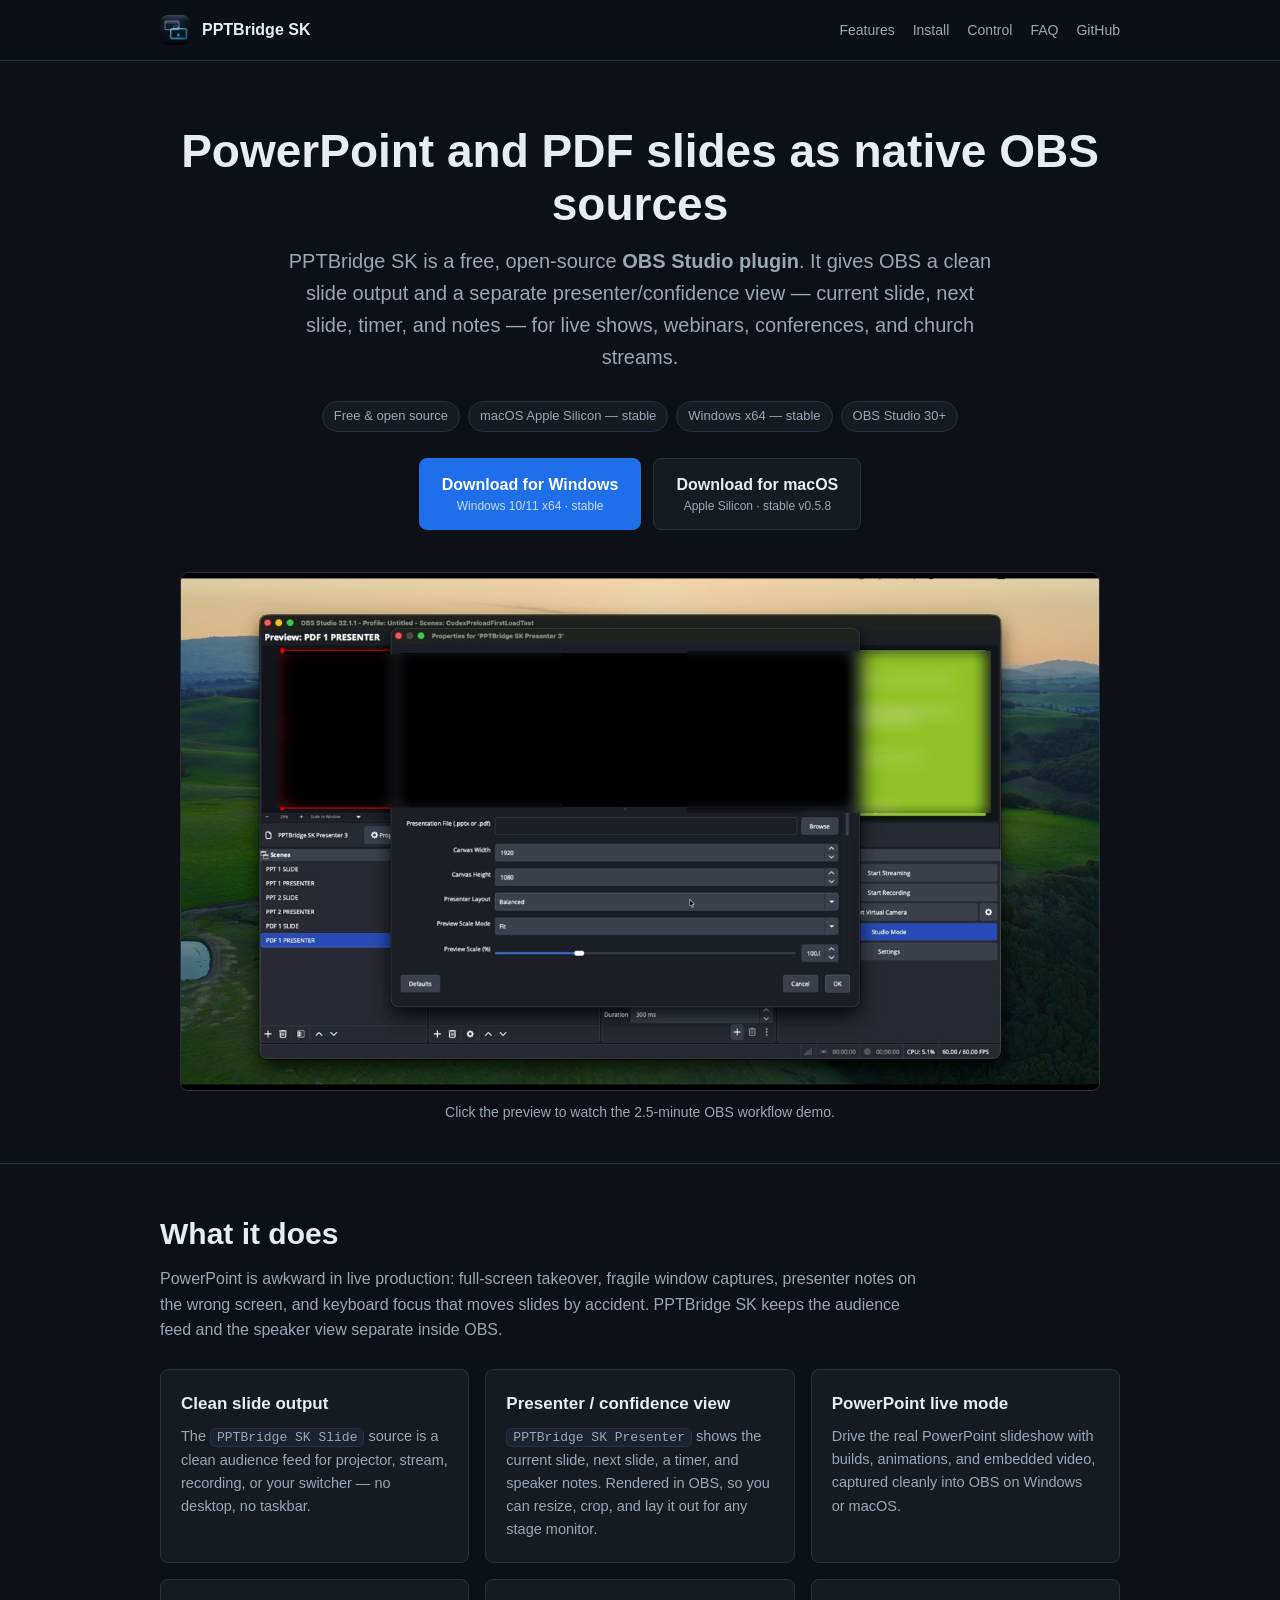
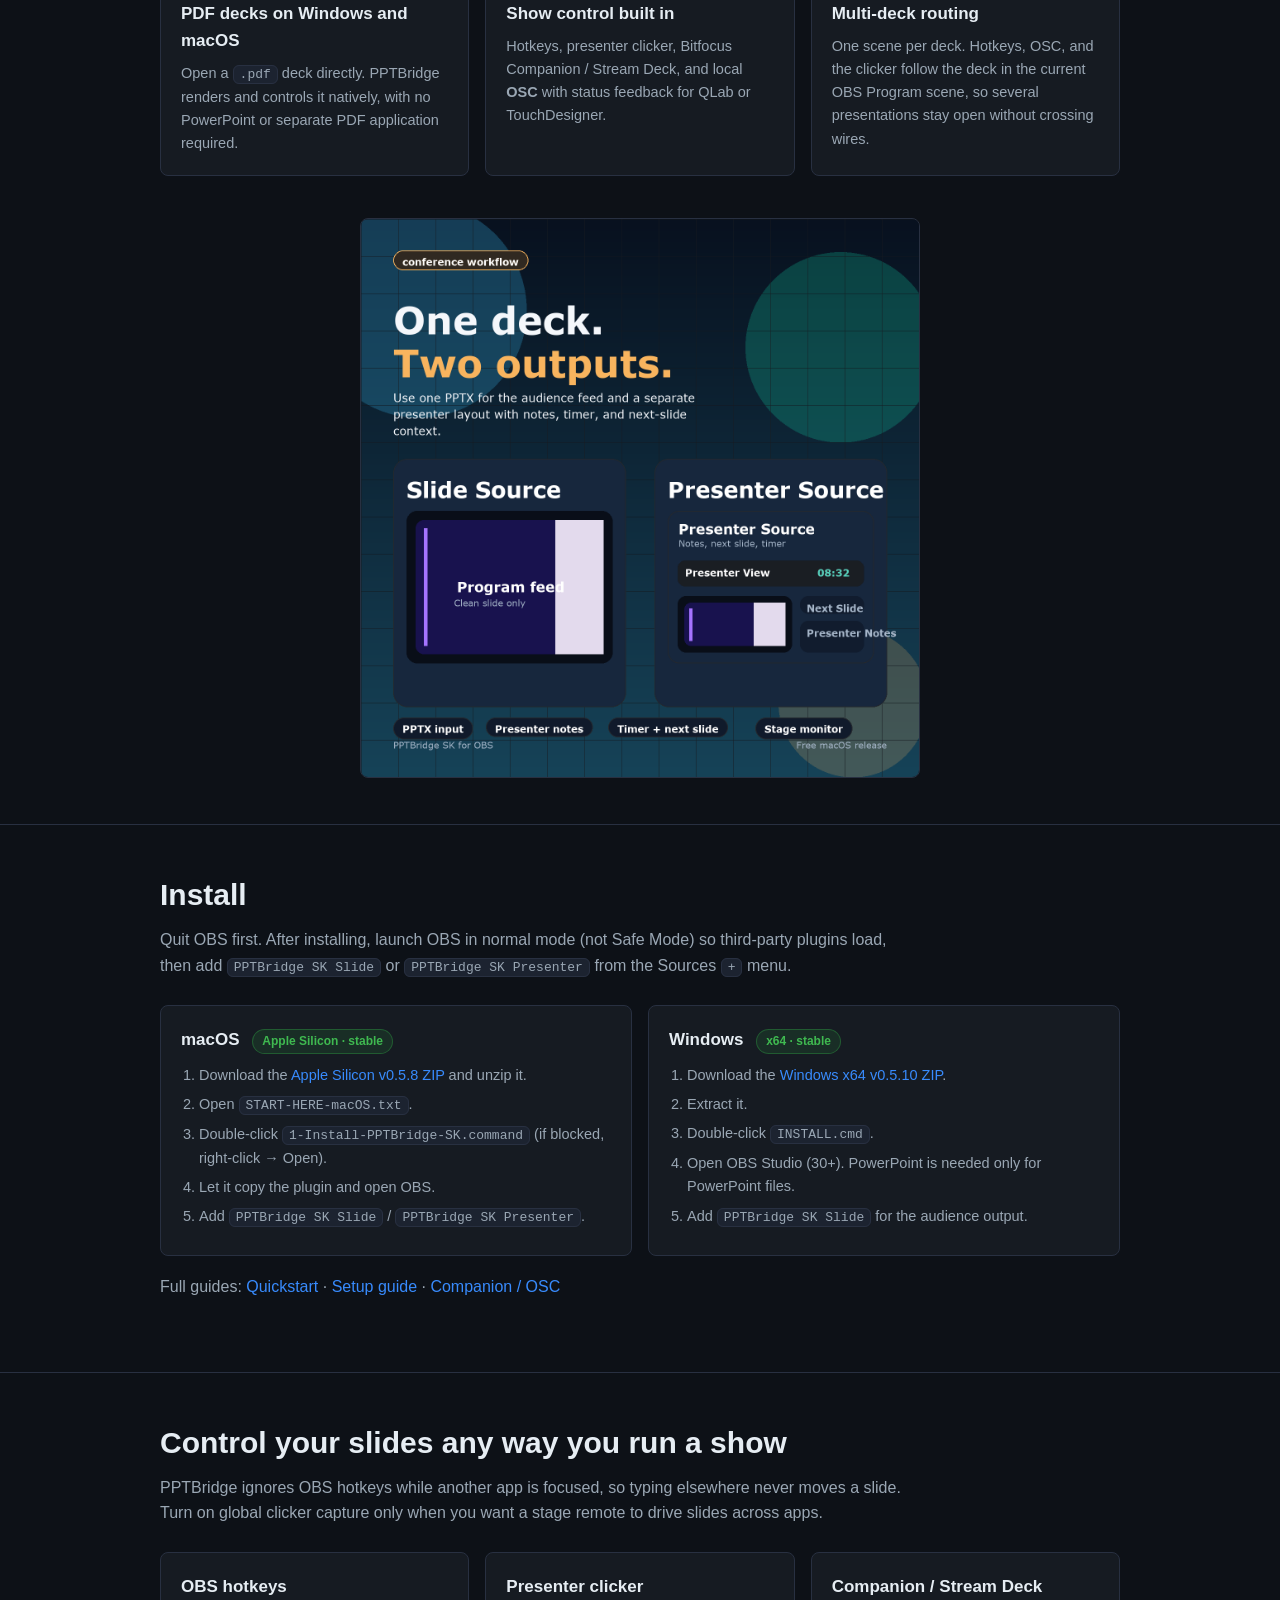
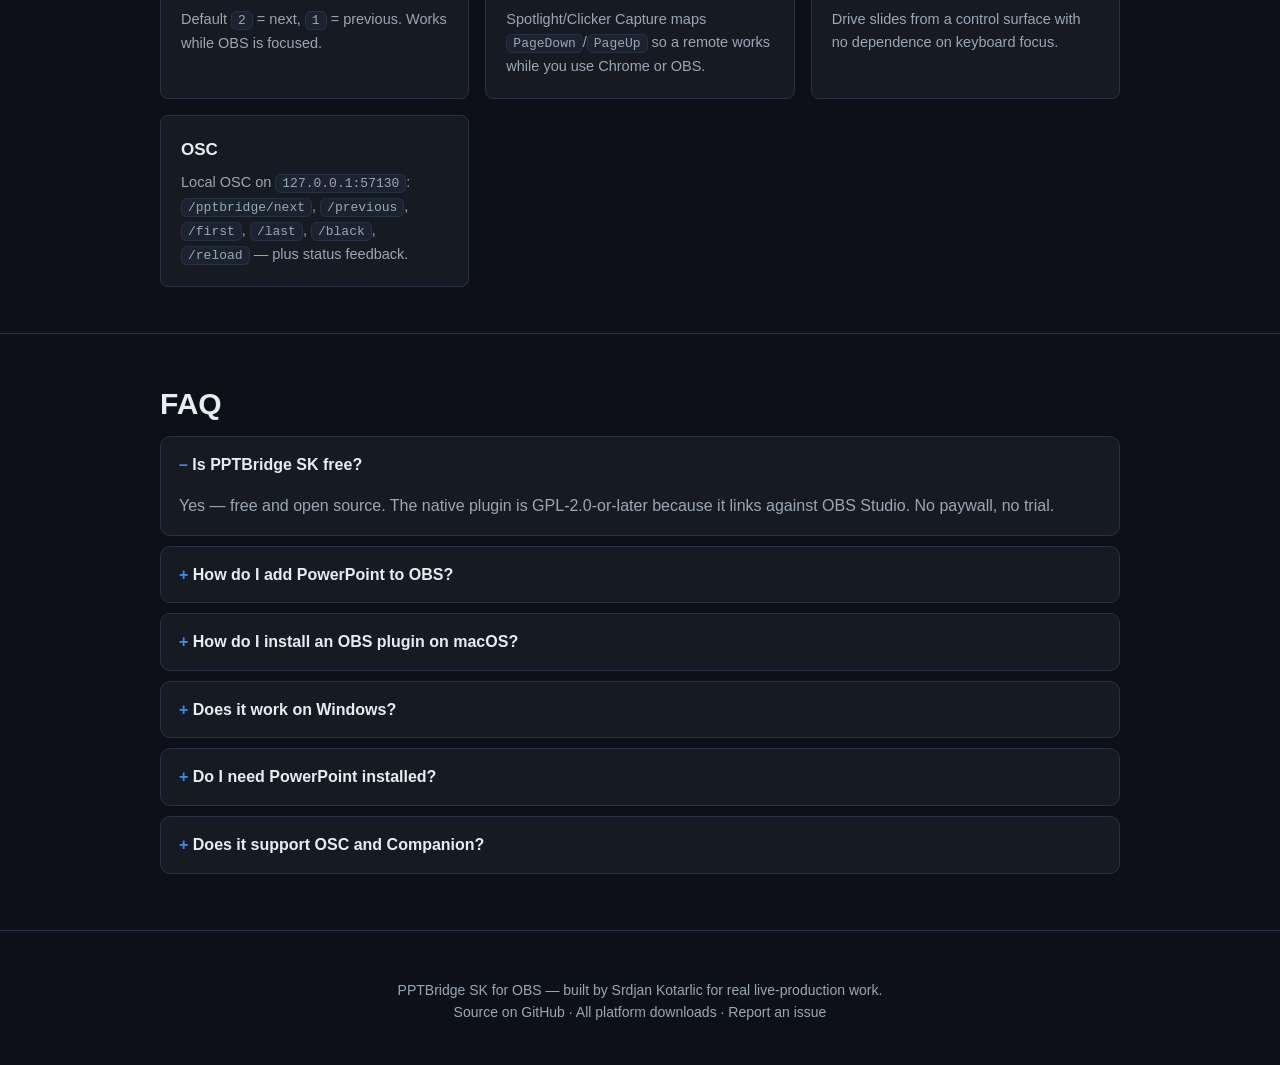
==== docs/index.html @ 6969c2f1 "Harden Windows production runtime and installer" ====
<!DOCTYPE html>
<html lang="en">
<head>
<meta charset="utf-8" />
<meta name="viewport" content="width=device-width, initial-scale=1" />

<!-- Google Search Console verification -->
<meta name="google-site-verification" content="8XQrjWTrPu_H5qRAX91drrvps-Gkw1Ywux-kTV5GHx0" />

<title>PPTBridge SK for OBS — PowerPoint &amp; PDF slides as native OBS sources (free)</title>
<meta name="description" content="PPTBridge SK is a free, open-source OBS Studio plugin that brings PowerPoint and PDF slides into OBS as native sources, with a presenter/confidence view, next-slide preview, timer, notes, and slide control over hotkeys, a clicker, Companion/Stream Deck, or OSC. Windows x64 and macOS Apple Silicon stable." />
<meta name="keywords" content="OBS plugin, OBS Studio plugin, PowerPoint to OBS, PowerPoint in OBS, PDF to OBS, presenter view OBS, confidence monitor OBS, OBS slides, OSC, Companion, Stream Deck, livestream, webinar, conference, broadcast" />
<meta name="author" content="Srdjan Kotarlic" />
<link rel="canonical" href="https://srdjankotarlic.github.io/pptbridge-sk-obs/" />
<link rel="icon" type="image/png" href="assets/favicon.png" />

<!-- Open Graph -->
<meta property="og:type" content="website" />
<meta property="og:site_name" content="PPTBridge SK for OBS" />
<meta property="og:title" content="PPTBridge SK for OBS — PowerPoint &amp; PDF slides as native OBS sources" />
<meta property="og:description" content="Free, open-source OBS plugin. PowerPoint and PDF slides as native OBS sources, plus a presenter view with notes, next slide, and timer. Control via hotkeys, clicker, Companion/Stream Deck, or OSC." />
<meta property="og:url" content="https://srdjankotarlic.github.io/pptbridge-sk-obs/" />
<meta property="og:image" content="https://srdjankotarlic.github.io/pptbridge-sk-obs/assets/og-image.png" />
<meta property="og:image:width" content="1280" />
<meta property="og:image:height" content="640" />

<!-- Twitter -->
<meta name="twitter:card" content="summary_large_image" />
<meta name="twitter:title" content="PPTBridge SK for OBS — PowerPoint &amp; PDF slides as native OBS sources" />
<meta name="twitter:description" content="Free, open-source OBS plugin for live PowerPoint and PDF decks. Clean slide output + presenter view. Hotkeys, clicker, Companion/Stream Deck, OSC." />
<meta name="twitter:image" content="https://srdjankotarlic.github.io/pptbridge-sk-obs/assets/og-image.png" />

<!-- JSON-LD: SoftwareApplication -->
<script type="application/ld+json">
{
  "@context": "https://schema.org",
  "@type": "SoftwareApplication",
  "name": "PPTBridge SK for OBS",
  "operatingSystem": "macOS, Windows",
  "applicationCategory": "MultimediaApplication",
  "description": "Free, open-source OBS Studio plugin that adds PowerPoint and PDF slides to OBS as native sources, with a presenter/confidence view (current slide, next slide, timer, notes) and slide control over OBS hotkeys, a presenter clicker, Bitfocus Companion / Stream Deck, or local OSC.",
  "url": "https://srdjankotarlic.github.io/pptbridge-sk-obs/",
  "downloadUrl": "https://github.com/srdjankotarlic/pptbridge-sk-obs/releases",
  "softwareVersion": "0.5.10",
  "license": "https://github.com/srdjankotarlic/pptbridge-sk-obs/blob/main/LICENSE",
  "image": "https://srdjankotarlic.github.io/pptbridge-sk-obs/assets/og-image.png",
  "screenshot": "https://srdjankotarlic.github.io/pptbridge-sk-obs/assets/workflow-overview.png",
  "author": {
    "@type": "Person",
    "name": "Srdjan Kotarlic",
    "url": "https://github.com/srdjankotarlic"
  },
  "offers": {
    "@type": "Offer",
    "price": "0",
    "priceCurrency": "USD"
  }
}
</script>

<!-- JSON-LD: FAQPage -->
<script type="application/ld+json">
{
  "@context": "https://schema.org",
  "@type": "FAQPage",
  "mainEntity": [
    {
      "@type": "Question",
      "name": "Is PPTBridge SK free?",
      "acceptedAnswer": { "@type": "Answer", "text": "Yes. PPTBridge SK is free and open source (the native plugin is GPL-2.0-or-later because it links against OBS Studio). There is no paywall or trial." }
    },
    {
      "@type": "Question",
      "name": "How do I add PowerPoint to OBS?",
      "acceptedAnswer": { "@type": "Answer", "text": "Install the PPTBridge SK plugin, then in OBS click + in Sources and add 'PPTBridge SK Slide'. Pick your .pptx file. For live PowerPoint mode, open the source properties and click START - Open PowerPoint / Start Live Mode. PDF decks render directly without PowerPoint." }
    },
    {
      "@type": "Question",
      "name": "How do I install an OBS plugin on macOS?",
      "acceptedAnswer": { "@type": "Answer", "text": "Download the macOS Apple Silicon ZIP, unzip it, and double-click 1-Install-PPTBridge-SK.command. If macOS blocks it, right-click and choose Open. Then launch OBS in normal mode (not Safe Mode) so third-party plugins load." }
    },
    {
      "@type": "Question",
      "name": "Does PPTBridge SK work on Windows?",
      "acceptedAnswer": { "@type": "Answer", "text": "Yes. Windows 10/11 x64 is a stable v0.5.10 platform with a small ZIP and double-click INSTALL.cmd installer. OBS Studio 30+ is required; PowerPoint is needed only for PowerPoint files, not PDFs." }
    },
    {
      "@type": "Question",
      "name": "Do I need PowerPoint installed?",
      "acceptedAnswer": { "@type": "Answer", "text": "Only for PowerPoint files and live PowerPoint features. PDF decks work without PowerPoint on Windows and macOS because PPTBridge renders and controls them directly." }
    },
    {
      "@type": "Question",
      "name": "How do I control slides?",
      "acceptedAnswer": { "@type": "Answer", "text": "OBS hotkeys (2 = next, 1 = previous by default), the source property buttons, a presenter clicker via Spotlight/Clicker Capture, Bitfocus Companion / Stream Deck, or local OSC on 127.0.0.1:57130." }
    },
    {
      "@type": "Question",
      "name": "Does it support OSC?",
      "acceptedAnswer": { "@type": "Answer", "text": "Yes. Enable Tools > PPTBridge SK: Toggle Local OSC Control. It listens on 127.0.0.1:57130 and accepts /pptbridge/next, /previous, /first, /last, /black, and /reload, plus OSC status feedback for Companion, QLab, or TouchDesigner." }
    }
  ]
}
</script>

<style>
  :root{
    --bg:#0d1117; --panel:#161b22; --panel2:#1c2330; --line:#283041;
    --text:#e6edf3; --muted:#9aa7b4; --accent:#1f6feb; --accent2:#388bfd; --green:#2ea043;
    --radius:8px; --maxw:1000px;
  }
  *{box-sizing:border-box}
  html{scroll-behavior:smooth}
  body{
    margin:0; background:var(--bg); color:var(--text);
    font:16px/1.6 -apple-system,BlinkMacSystemFont,"Segoe UI",Roboto,Helvetica,Arial,sans-serif;
    -webkit-font-smoothing:antialiased; overflow-x:hidden;
  }
  a{color:var(--accent2); text-decoration:none}
  a:hover{text-decoration:underline}
  .wrap{max-width:var(--maxw); margin:0 auto; padding:0 20px}
  header.site{border-bottom:1px solid var(--line); position:sticky; top:0; background:rgba(13,17,23,.85); backdrop-filter:blur(8px); z-index:10}
  header.site .wrap{display:flex; align-items:center; gap:12px; height:60px}
  header.site img{width:30px; height:30px; border-radius:7px}
  header.site .name{font-weight:700}
  header.site nav{margin-left:auto; display:flex; gap:18px; font-size:14px}
  header.site nav a{color:var(--muted)}
  .hero{padding:64px 0 40px; text-align:center}
  .hero h1{font-size:46px; line-height:1.15; margin:0 0 14px; letter-spacing:0}
  .hero p.sub{font-size:20px; color:var(--muted); max-width:720px; margin:0 auto 28px}
  .badges{display:flex; gap:8px; justify-content:center; flex-wrap:wrap; margin-bottom:26px; font-size:13px}
  .badge{background:var(--panel); border:1px solid var(--line); color:var(--muted); padding:4px 11px; border-radius:999px}
  .cta{display:flex; gap:12px; justify-content:center; flex-wrap:wrap}
  .btn{display:inline-block; padding:13px 22px; border-radius:8px; font-weight:600; border:1px solid var(--line)}
  .btn.primary{background:var(--accent); color:#fff; border-color:var(--accent)}
  .btn.primary:hover{background:var(--accent2); text-decoration:none}
  .btn.ghost{background:var(--panel); color:var(--text)}
  .btn.ghost:hover{background:var(--panel2); text-decoration:none}
  .btn small{display:block; font-weight:400; font-size:12px; color:rgba(255,255,255,.75)}
  .btn.ghost small{color:var(--muted)}
  .shot{margin:42px auto 0; max-width:920px}
  .shot img{width:100%; height:auto; border:1px solid var(--line); border-radius:var(--radius); display:block}
  .shot a{display:block}
  .demo-note{color:var(--muted); font-size:14px; margin:10px 0 0}
  section{padding:46px 0; border-top:1px solid var(--line)}
  section h2{font-size:30px; margin:0 0 8px; letter-spacing:0}
  section p.lead{color:var(--muted); margin:0 0 26px; max-width:760px}
  .grid{display:grid; grid-template-columns:repeat(auto-fit,minmax(240px,1fr)); gap:16px}
  .card{background:var(--panel); border:1px solid var(--line); border-radius:var(--radius); padding:20px}
  .card h3{margin:0 0 8px; font-size:17px}
  .card p{margin:0; color:var(--muted); font-size:14.5px}
  .os{display:grid; grid-template-columns:repeat(auto-fit,minmax(280px,1fr)); gap:16px}
  .os .card ol{margin:10px 0 0; padding-left:18px; color:var(--muted); font-size:14.5px}
  .os .card li{margin:6px 0}
  .pill{display:inline-block; font-size:12px; padding:2px 9px; border-radius:999px; margin-left:8px}
  .pill.stable{background:rgba(46,160,67,.15); color:#3fb950; border:1px solid rgba(46,160,67,.4)}
  .pill.beta{background:rgba(187,128,9,.15); color:#d29922; border:1px solid rgba(187,128,9,.4)}
  code{background:var(--panel2); border:1px solid var(--line); border-radius:6px; padding:1px 6px; font-size:13px}
  .faq details{background:var(--panel); border:1px solid var(--line); border-radius:10px; padding:0 18px; margin-bottom:10px}
  .faq summary{cursor:pointer; padding:15px 0; font-weight:600; list-style:none}
  .faq summary::-webkit-details-marker{display:none}
  .faq summary::before{content:"+ "; color:var(--accent2); font-weight:700}
  .faq details[open] summary::before{content:"– "}
  .faq details p{margin:0 0 16px; color:var(--muted)}
  footer{border-top:1px solid var(--line); padding:34px 0; color:var(--muted); font-size:14px; text-align:center}
  footer a{color:var(--muted)}
  @media (max-width:640px){
    .wrap{width:100%; padding-left:20px; padding-right:20px}
    header.site .wrap{height:60px; min-width:0}
    header.site .name{white-space:nowrap}
    header.site nav{gap:12px; min-width:0}
    header.site nav a{display:none}
    header.site nav a:last-child{display:block}
    .hero{padding-top:44px}
    .hero h1{font-size:32px; overflow-wrap:anywhere}
    .hero p.sub{font-size:17px}
    .cta{flex-direction:column; align-items:stretch}
    .btn{display:block; width:100%}
    .shot{max-width:100%}
    .grid,.os{grid-template-columns:1fr}
    code{overflow-wrap:anywhere}
    section h2{font-size:26px}
  }
</style>
</head>
<body>

<header class="site">
  <div class="wrap">
    <img src="assets/favicon.png" alt="PPTBridge SK icon" />
    <span class="name">PPTBridge SK</span>
    <nav>
      <a href="#features">Features</a>
      <a href="#install">Install</a>
      <a href="#control">Control</a>
      <a href="#faq">FAQ</a>
      <a href="https://github.com/srdjankotarlic/pptbridge-sk-obs">GitHub</a>
    </nav>
  </div>
</header>

<main>
<section class="hero" style="border-top:none">
  <div class="wrap">
    <h1>PowerPoint and PDF slides as native OBS sources</h1>
    <p class="sub">PPTBridge SK is a free, open-source <strong>OBS Studio plugin</strong>. It gives OBS a clean slide output and a separate presenter/confidence view — current slide, next slide, timer, and notes — for live shows, webinars, conferences, and church streams.</p>
    <div class="badges">
      <span class="badge">Free &amp; open source</span>
      <span class="badge">macOS Apple Silicon — stable</span>
      <span class="badge">Windows x64 — stable</span>
      <span class="badge">OBS Studio 30+</span>
    </div>
    <div class="cta">
      <a class="btn primary" href="https://github.com/srdjankotarlic/pptbridge-sk-obs/releases/download/v0.5.10/pptbridge-obs-windows-x64-v0.5.10.zip">Download for Windows<small>Windows 10/11 x64 · stable</small></a>
      <a class="btn ghost" href="https://github.com/srdjankotarlic/pptbridge-sk-obs/releases/download/v0.5.8/pptbridge-obs-macos-apple-silicon.zip">Download for macOS<small>Apple Silicon · stable v0.5.8</small></a>
    </div>
    <div class="shot">
      <a href="https://github.com/srdjankotarlic/pptbridge-sk-obs/releases/download/v0.4.7/pptbridge-sk-demo.mov" aria-label="Watch the PPTBridge SK demo video">
        <img src="assets/demo-preview.png" alt="PPTBridge SK Slide and Presenter sources running inside OBS Studio" width="1280" height="720" />
      </a>
      <p class="demo-note">Click the preview to watch the 2.5-minute OBS workflow demo.</p>
    </div>
  </div>
</section>

<section id="features">
  <div class="wrap">
    <h2>What it does</h2>
    <p class="lead">PowerPoint is awkward in live production: full-screen takeover, fragile window captures, presenter notes on the wrong screen, and keyboard focus that moves slides by accident. PPTBridge SK keeps the audience feed and the speaker view separate inside OBS.</p>
    <div class="grid">
      <div class="card"><h3>Clean slide output</h3><p>The <code>PPTBridge SK Slide</code> source is a clean audience feed for projector, stream, recording, or your switcher — no desktop, no taskbar.</p></div>
      <div class="card"><h3>Presenter / confidence view</h3><p><code>PPTBridge SK Presenter</code> shows the current slide, next slide, a timer, and speaker notes. Rendered in OBS, so you can resize, crop, and lay it out for any stage monitor.</p></div>
      <div class="card"><h3>PowerPoint live mode</h3><p>Drive the real PowerPoint slideshow with builds, animations, and embedded video, captured cleanly into OBS on Windows or macOS.</p></div>
      <div class="card"><h3>PDF decks on Windows and macOS</h3><p>Open a <code>.pdf</code> deck directly. PPTBridge renders and controls it natively, with no PowerPoint or separate PDF application required.</p></div>
      <div class="card"><h3>Show control built in</h3><p>Hotkeys, presenter clicker, Bitfocus Companion / Stream Deck, and local <strong>OSC</strong> with status feedback for QLab or TouchDesigner.</p></div>
      <div class="card"><h3>Multi-deck routing</h3><p>One scene per deck. Hotkeys, OSC, and the clicker follow the deck in the current OBS Program scene, so several presentations stay open without crossing wires.</p></div>
    </div>
    <div class="shot"><img src="assets/workflow-overview.png" alt="PPTBridge SK workflow: Slide source for the audience and Presenter source for the speaker monitor" width="1350" height="1350" style="max-width:560px;margin:0 auto" /></div>
  </div>
</section>

<section id="install">
  <div class="wrap">
    <h2>Install</h2>
    <p class="lead">Quit OBS first. After installing, launch OBS in normal mode (not Safe Mode) so third-party plugins load, then add <code>PPTBridge SK Slide</code> or <code>PPTBridge SK Presenter</code> from the Sources <code>+</code> menu.</p>
    <div class="os">
      <div class="card">
        <h3>macOS <span class="pill stable">Apple Silicon · stable</span></h3>
        <ol>
          <li>Download the <a href="https://github.com/srdjankotarlic/pptbridge-sk-obs/releases/download/v0.5.8/pptbridge-obs-macos-apple-silicon.zip">Apple Silicon v0.5.8 ZIP</a> and unzip it.</li>
          <li>Open <code>START-HERE-macOS.txt</code>.</li>
          <li>Double-click <code>1-Install-PPTBridge-SK.command</code> (if blocked, right-click → Open).</li>
          <li>Let it copy the plugin and open OBS.</li>
          <li>Add <code>PPTBridge SK Slide</code> / <code>PPTBridge SK Presenter</code>.</li>
        </ol>
      </div>
      <div class="card">
        <h3>Windows <span class="pill stable">x64 · stable</span></h3>
        <ol>
          <li>Download the <a href="https://github.com/srdjankotarlic/pptbridge-sk-obs/releases/download/v0.5.10/pptbridge-obs-windows-x64-v0.5.10.zip">Windows x64 v0.5.10 ZIP</a>.</li>
          <li>Extract it.</li>
          <li>Double-click <code>INSTALL.cmd</code>.</li>
          <li>Open OBS Studio (30+). PowerPoint is needed only for PowerPoint files.</li>
          <li>Add <code>PPTBridge SK Slide</code> for the audience output.</li>
        </ol>
      </div>
    </div>
    <p class="lead" style="margin-top:18px">Full guides: <a href="https://github.com/srdjankotarlic/pptbridge-sk-obs/blob/main/QUICKSTART.md">Quickstart</a> · <a href="https://github.com/srdjankotarlic/pptbridge-sk-obs/blob/main/SETUP-GUIDE.md">Setup guide</a> · <a href="https://github.com/srdjankotarlic/pptbridge-sk-obs/blob/main/native-plugin/COMPANION-CONTROL.md">Companion / OSC</a></p>
  </div>
</section>

<section id="control">
  <div class="wrap">
    <h2>Control your slides any way you run a show</h2>
    <p class="lead">PPTBridge ignores OBS hotkeys while another app is focused, so typing elsewhere never moves a slide. Turn on global clicker capture only when you want a stage remote to drive slides across apps.</p>
    <div class="grid">
      <div class="card"><h3>OBS hotkeys</h3><p>Default <code>2</code> = next, <code>1</code> = previous. Works while OBS is focused.</p></div>
      <div class="card"><h3>Presenter clicker</h3><p>Spotlight/Clicker Capture maps <code>PageDown</code>/<code>PageUp</code> so a remote works while you use Chrome or OBS.</p></div>
      <div class="card"><h3>Companion / Stream Deck</h3><p>Drive slides from a control surface with no dependence on keyboard focus.</p></div>
      <div class="card"><h3>OSC</h3><p>Local OSC on <code>127.0.0.1:57130</code>: <code>/pptbridge/next</code>, <code>/previous</code>, <code>/first</code>, <code>/last</code>, <code>/black</code>, <code>/reload</code> — plus status feedback.</p></div>
    </div>
  </div>
</section>

<section id="faq" class="faq">
  <div class="wrap">
    <h2>FAQ</h2>
    <details open><summary>Is PPTBridge SK free?</summary><p>Yes — free and open source. The native plugin is GPL-2.0-or-later because it links against OBS Studio. No paywall, no trial.</p></details>
    <details><summary>How do I add PowerPoint to OBS?</summary><p>Install the plugin, add a <code>PPTBridge SK Slide</code> source, and pick your <code>.pptx</code>. For live mode with animations and video, open the source properties and click <em>START - Open PowerPoint / Start Live Mode</em>. PDF decks render directly without PowerPoint.</p></details>
    <details><summary>How do I install an OBS plugin on macOS?</summary><p>Download the Apple Silicon ZIP, unzip, and double-click <code>1-Install-PPTBridge-SK.command</code>. If macOS blocks it, right-click → Open. Then launch OBS in normal mode so third-party plugins load.</p></details>
    <details><summary>Does it work on Windows?</summary><p>Yes. Windows 10/11 x64 is a stable v0.5.10 platform with a small ZIP and double-click <code>INSTALL.cmd</code> installer. OBS Studio 30+ is required; PowerPoint is needed only for PowerPoint files.</p></details>
    <details><summary>Do I need PowerPoint installed?</summary><p>Only for PowerPoint files and live PowerPoint features. PDF decks work without PowerPoint on Windows and macOS.</p></details>
    <details><summary>Does it support OSC and Companion?</summary><p>Yes. Enable <em>Tools &gt; PPTBridge SK: Toggle Local OSC Control</em>. It listens on <code>127.0.0.1:57130</code> and accepts next/previous/first/last/black/reload, with OSC status feedback for Companion, QLab, or TouchDesigner.</p></details>
  </div>
</section>
</main>

<footer>
  <div class="wrap">
    <p>PPTBridge SK for OBS — built by <a href="https://github.com/srdjankotarlic">Srdjan Kotarlic</a> for real live-production work.<br />
    <a href="https://github.com/srdjankotarlic/pptbridge-sk-obs">Source on GitHub</a> · <a href="https://github.com/srdjankotarlic/pptbridge-sk-obs/releases">All platform downloads</a> · <a href="https://github.com/srdjankotarlic/pptbridge-sk-obs/issues">Report an issue</a></p>
  </div>
</footer>

</body>
</html>
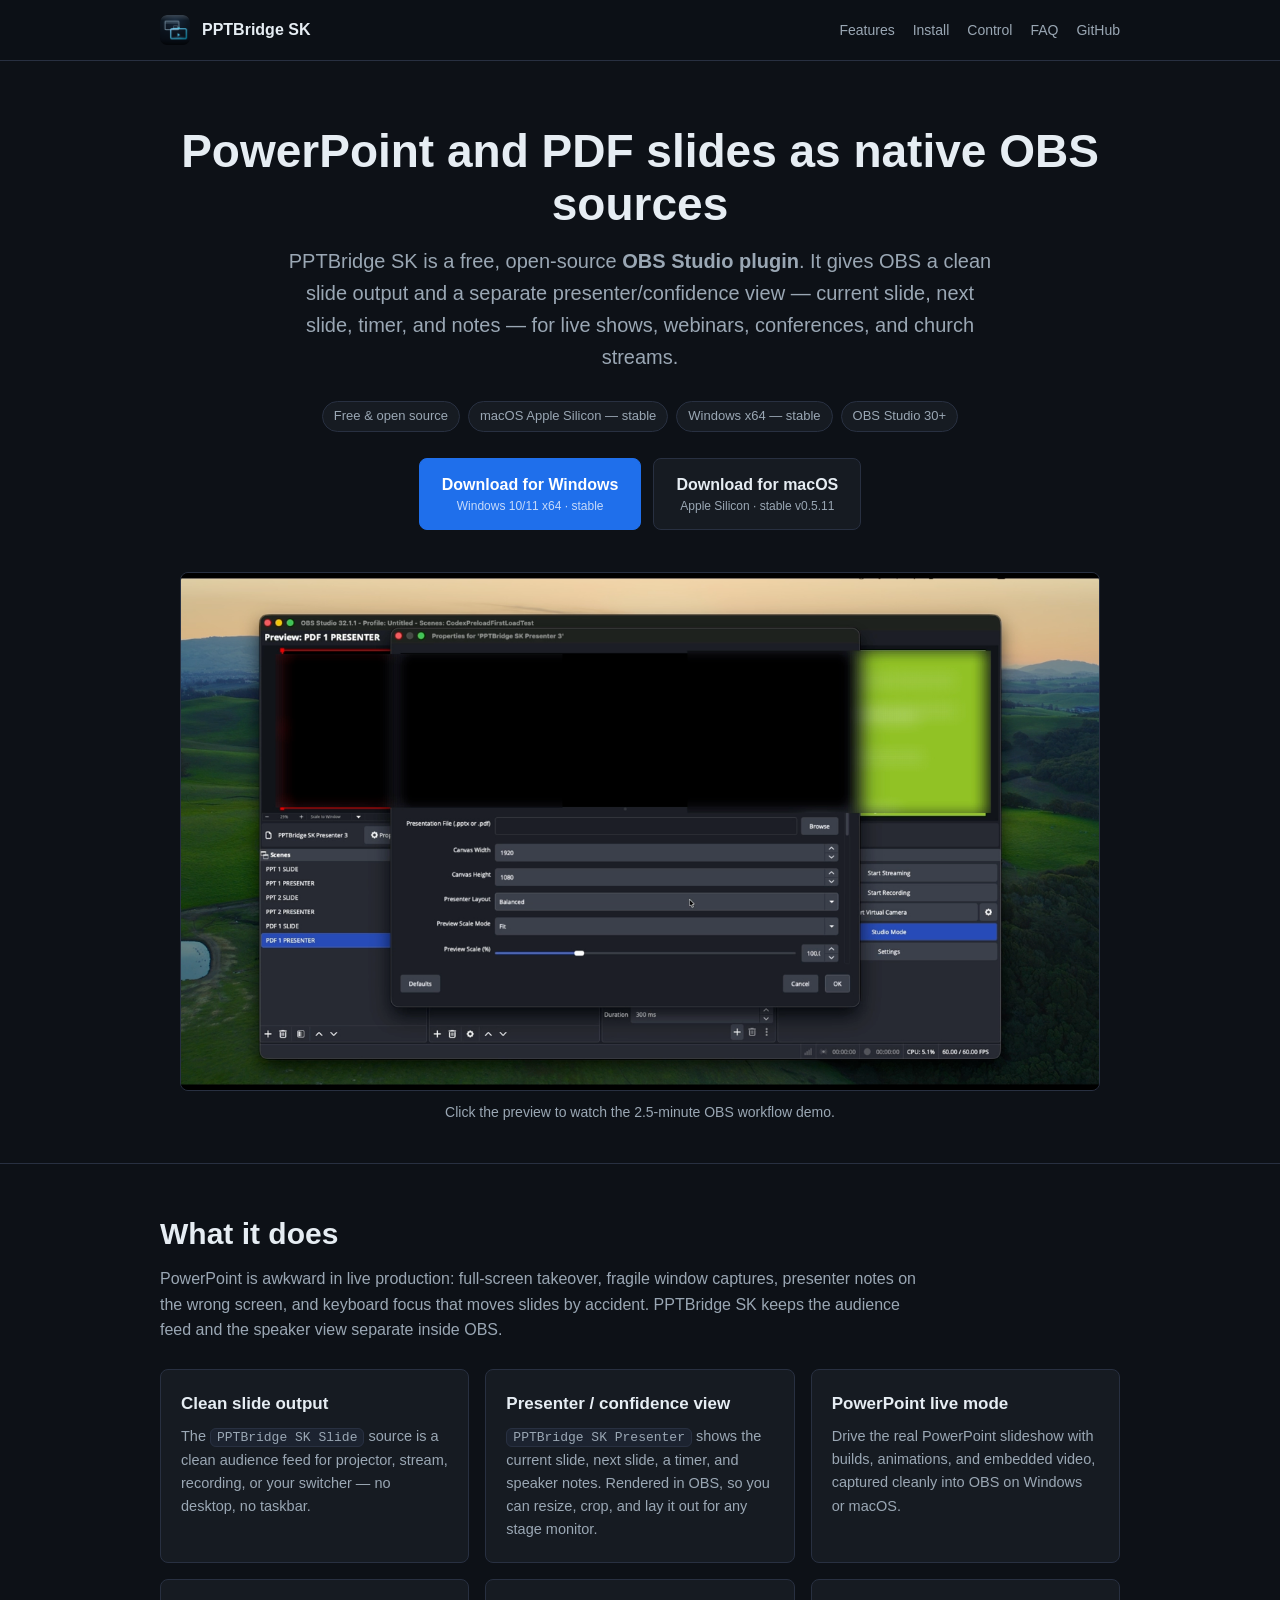
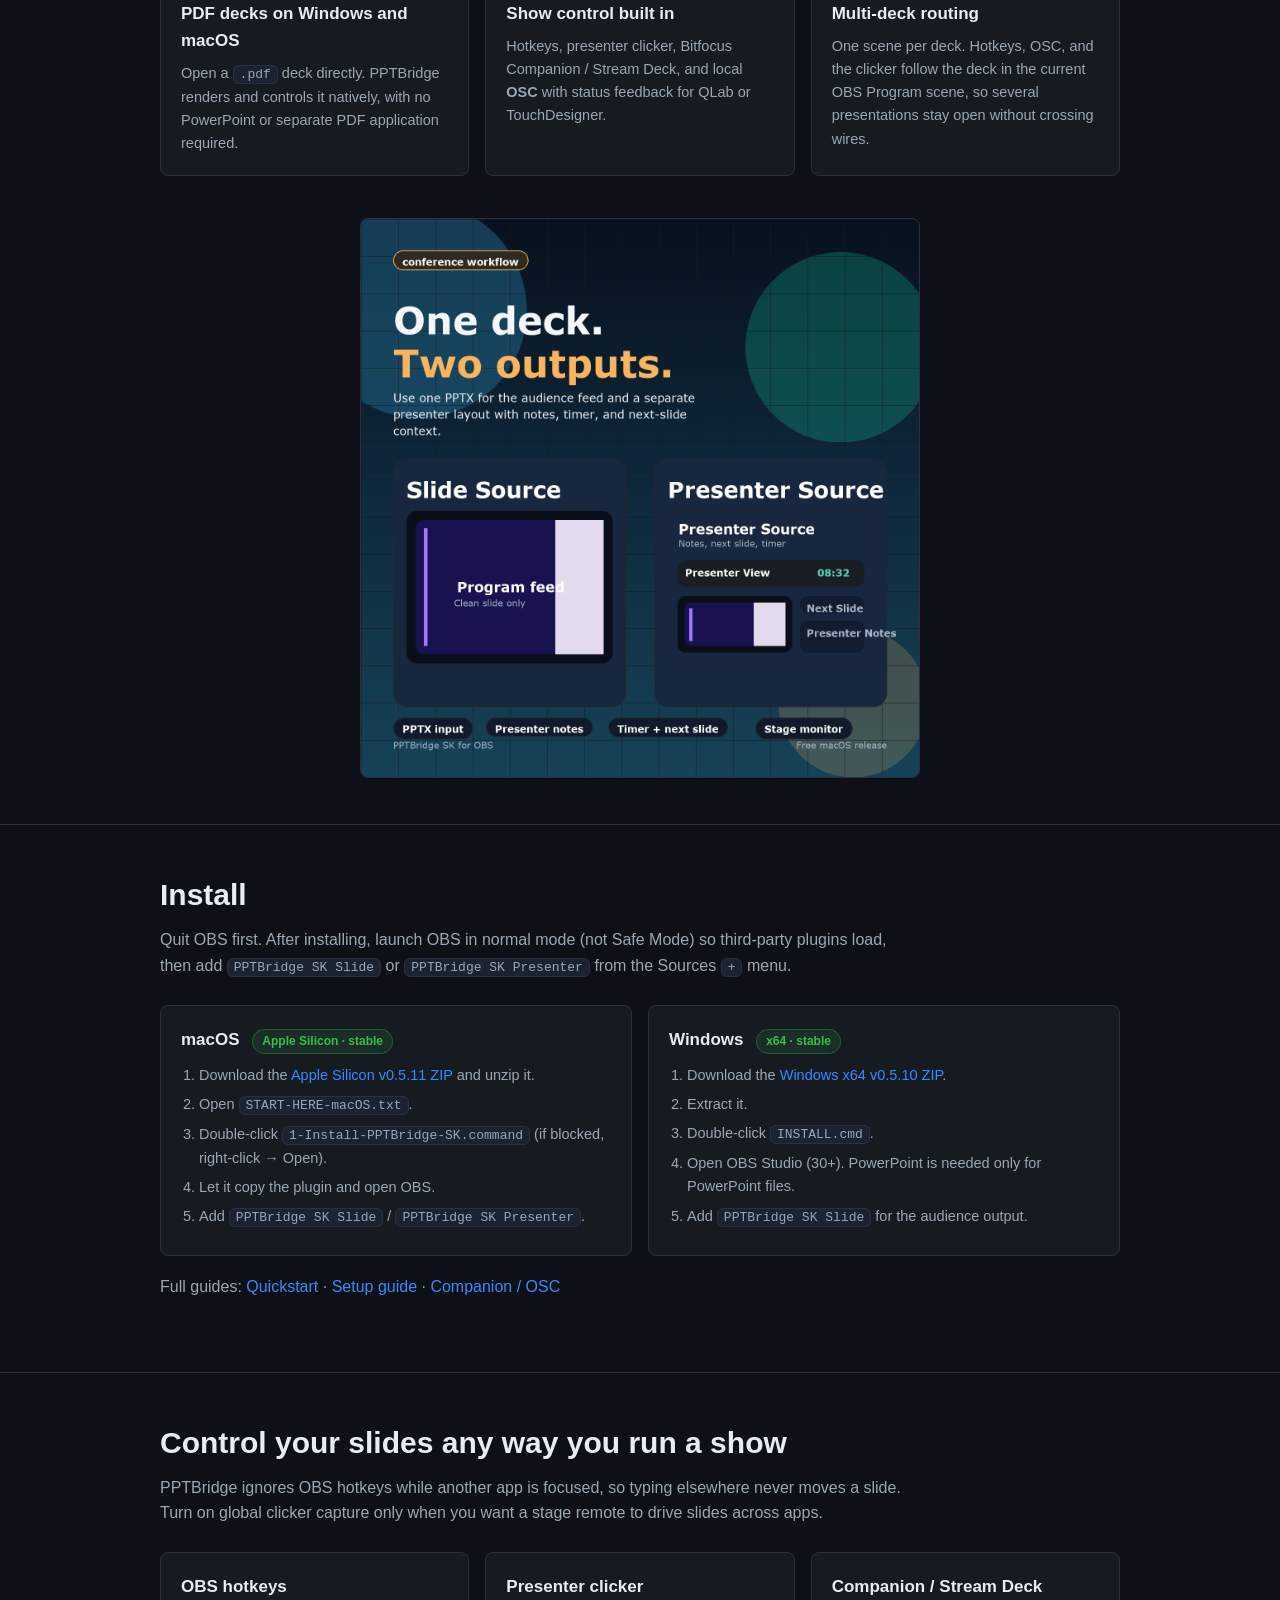
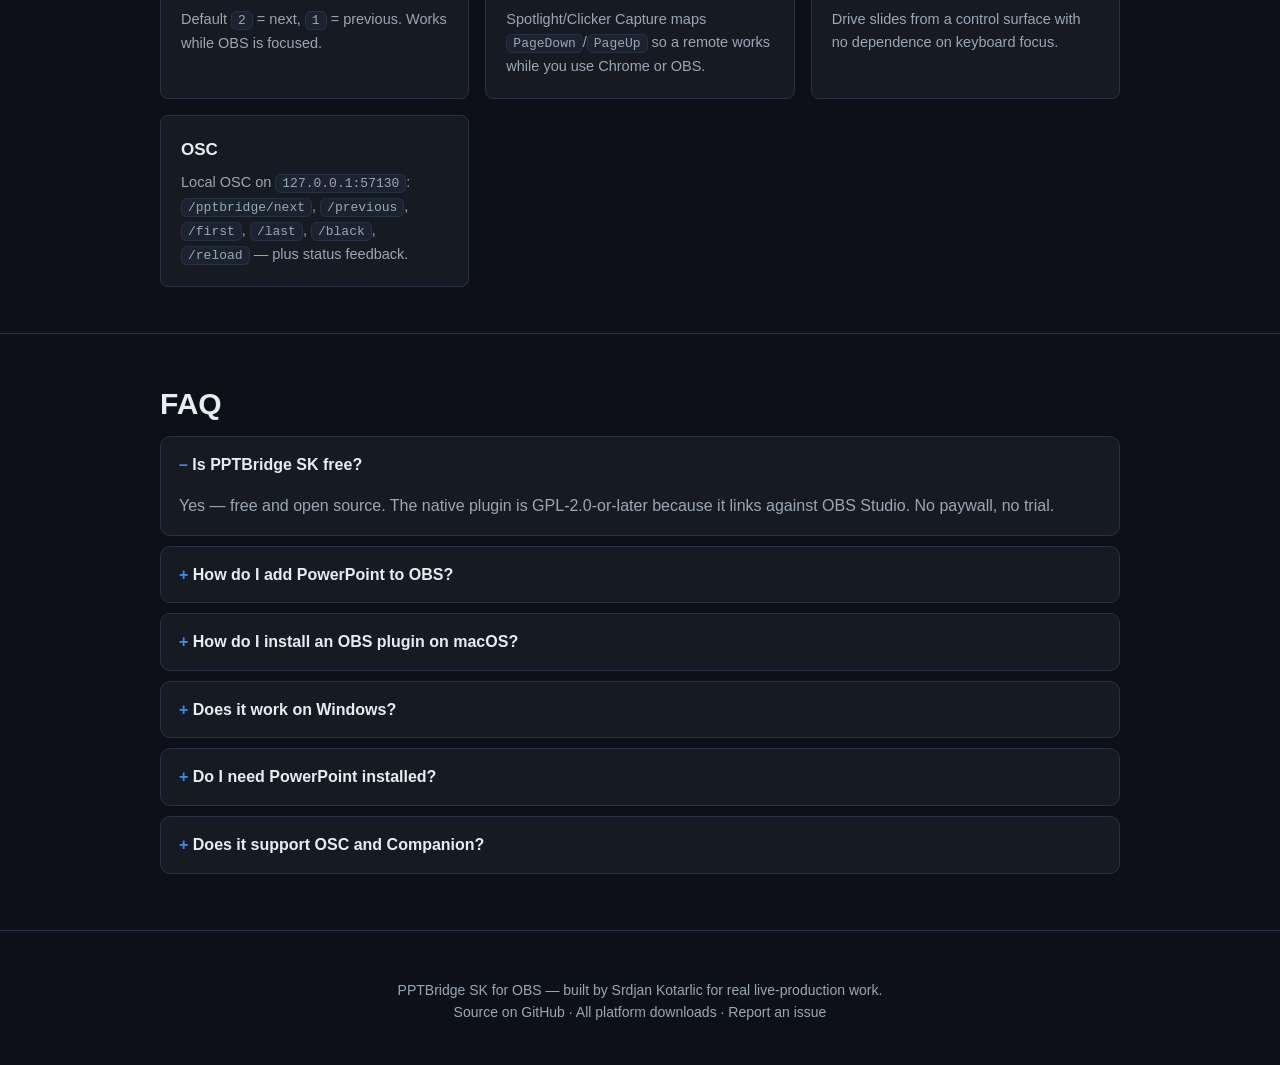
==== commit 3f8c75ee: "Release Apple Silicon v0.5.11" ====
--- a/docs/index.html
+++ b/docs/index.html
@@ -41,7 +41,7 @@
   "description": "Free, open-source OBS Studio plugin that adds PowerPoint and PDF slides to OBS as native sources, with a presenter/confidence view (current slide, next slide, timer, notes) and slide control over OBS hotkeys, a presenter clicker, Bitfocus Companion / Stream Deck, or local OSC.",
   "url": "https://srdjankotarlic.github.io/pptbridge-sk-obs/",
   "downloadUrl": "https://github.com/srdjankotarlic/pptbridge-sk-obs/releases",
-  "softwareVersion": "0.5.10",
+  "softwareVersion": "0.5.11",
   "license": "https://github.com/srdjankotarlic/pptbridge-sk-obs/blob/main/LICENSE",
   "image": "https://srdjankotarlic.github.io/pptbridge-sk-obs/assets/og-image.png",
   "screenshot": "https://srdjankotarlic.github.io/pptbridge-sk-obs/assets/workflow-overview.png",
@@ -212,7 +212,7 @@
     </div>
     <div class="cta">
       <a class="btn primary" href="https://github.com/srdjankotarlic/pptbridge-sk-obs/releases/download/v0.5.10/pptbridge-obs-windows-x64-v0.5.10.zip">Download for Windows<small>Windows 10/11 x64 · stable</small></a>
-      <a class="btn ghost" href="https://github.com/srdjankotarlic/pptbridge-sk-obs/releases/download/v0.5.8/pptbridge-obs-macos-apple-silicon.zip">Download for macOS<small>Apple Silicon · stable v0.5.8</small></a>
+      <a class="btn ghost" href="https://github.com/srdjankotarlic/pptbridge-sk-obs/releases/download/v0.5.11/pptbridge-obs-macos-apple-silicon.zip">Download for macOS<small>Apple Silicon · stable v0.5.11</small></a>
     </div>
     <div class="shot">
       <a href="https://github.com/srdjankotarlic/pptbridge-sk-obs/releases/download/v0.4.7/pptbridge-sk-demo.mov" aria-label="Watch the PPTBridge SK demo video">
@@ -247,7 +247,7 @@
       <div class="card">
         <h3>macOS <span class="pill stable">Apple Silicon · stable</span></h3>
         <ol>
-          <li>Download the <a href="https://github.com/srdjankotarlic/pptbridge-sk-obs/releases/download/v0.5.8/pptbridge-obs-macos-apple-silicon.zip">Apple Silicon v0.5.8 ZIP</a> and unzip it.</li>
+          <li>Download the <a href="https://github.com/srdjankotarlic/pptbridge-sk-obs/releases/download/v0.5.11/pptbridge-obs-macos-apple-silicon.zip">Apple Silicon v0.5.11 ZIP</a> and unzip it.</li>
           <li>Open <code>START-HERE-macOS.txt</code>.</li>
           <li>Double-click <code>1-Install-PPTBridge-SK.command</code> (if blocked, right-click → Open).</li>
           <li>Let it copy the plugin and open OBS.</li>
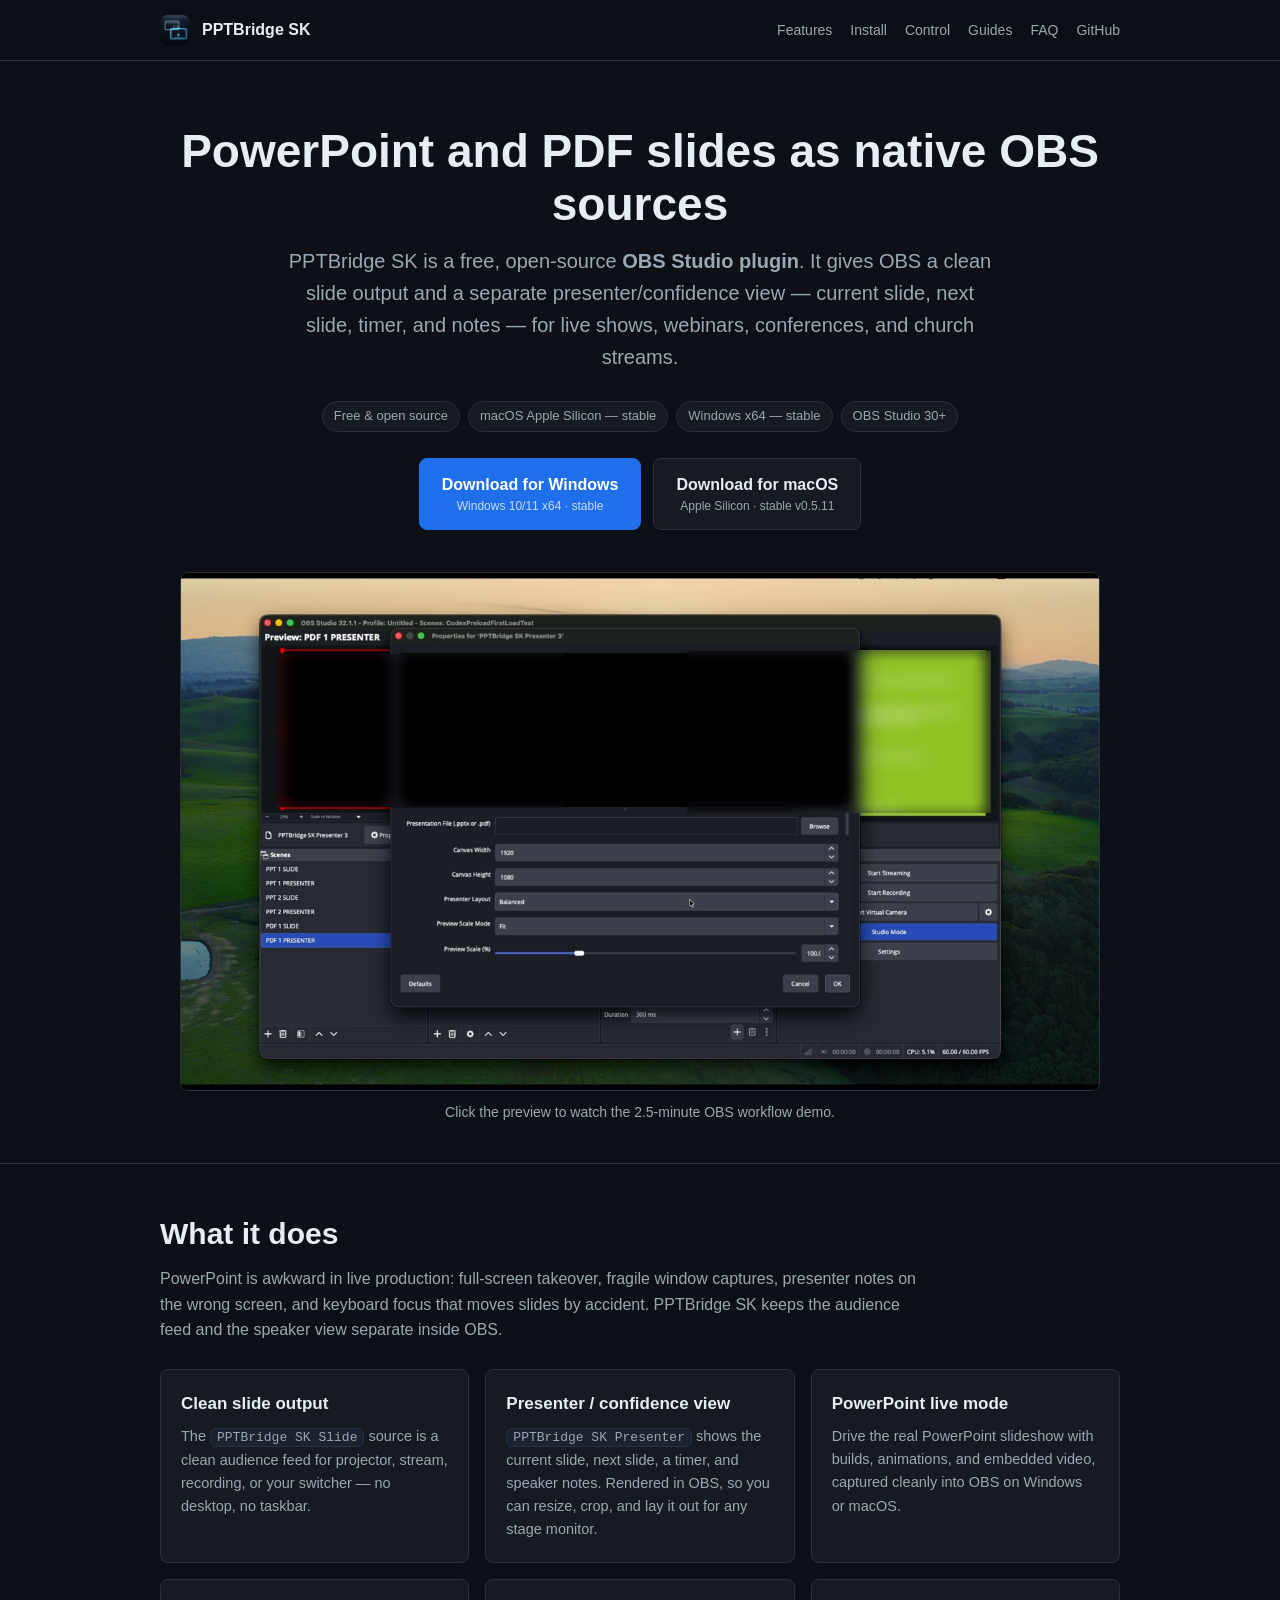
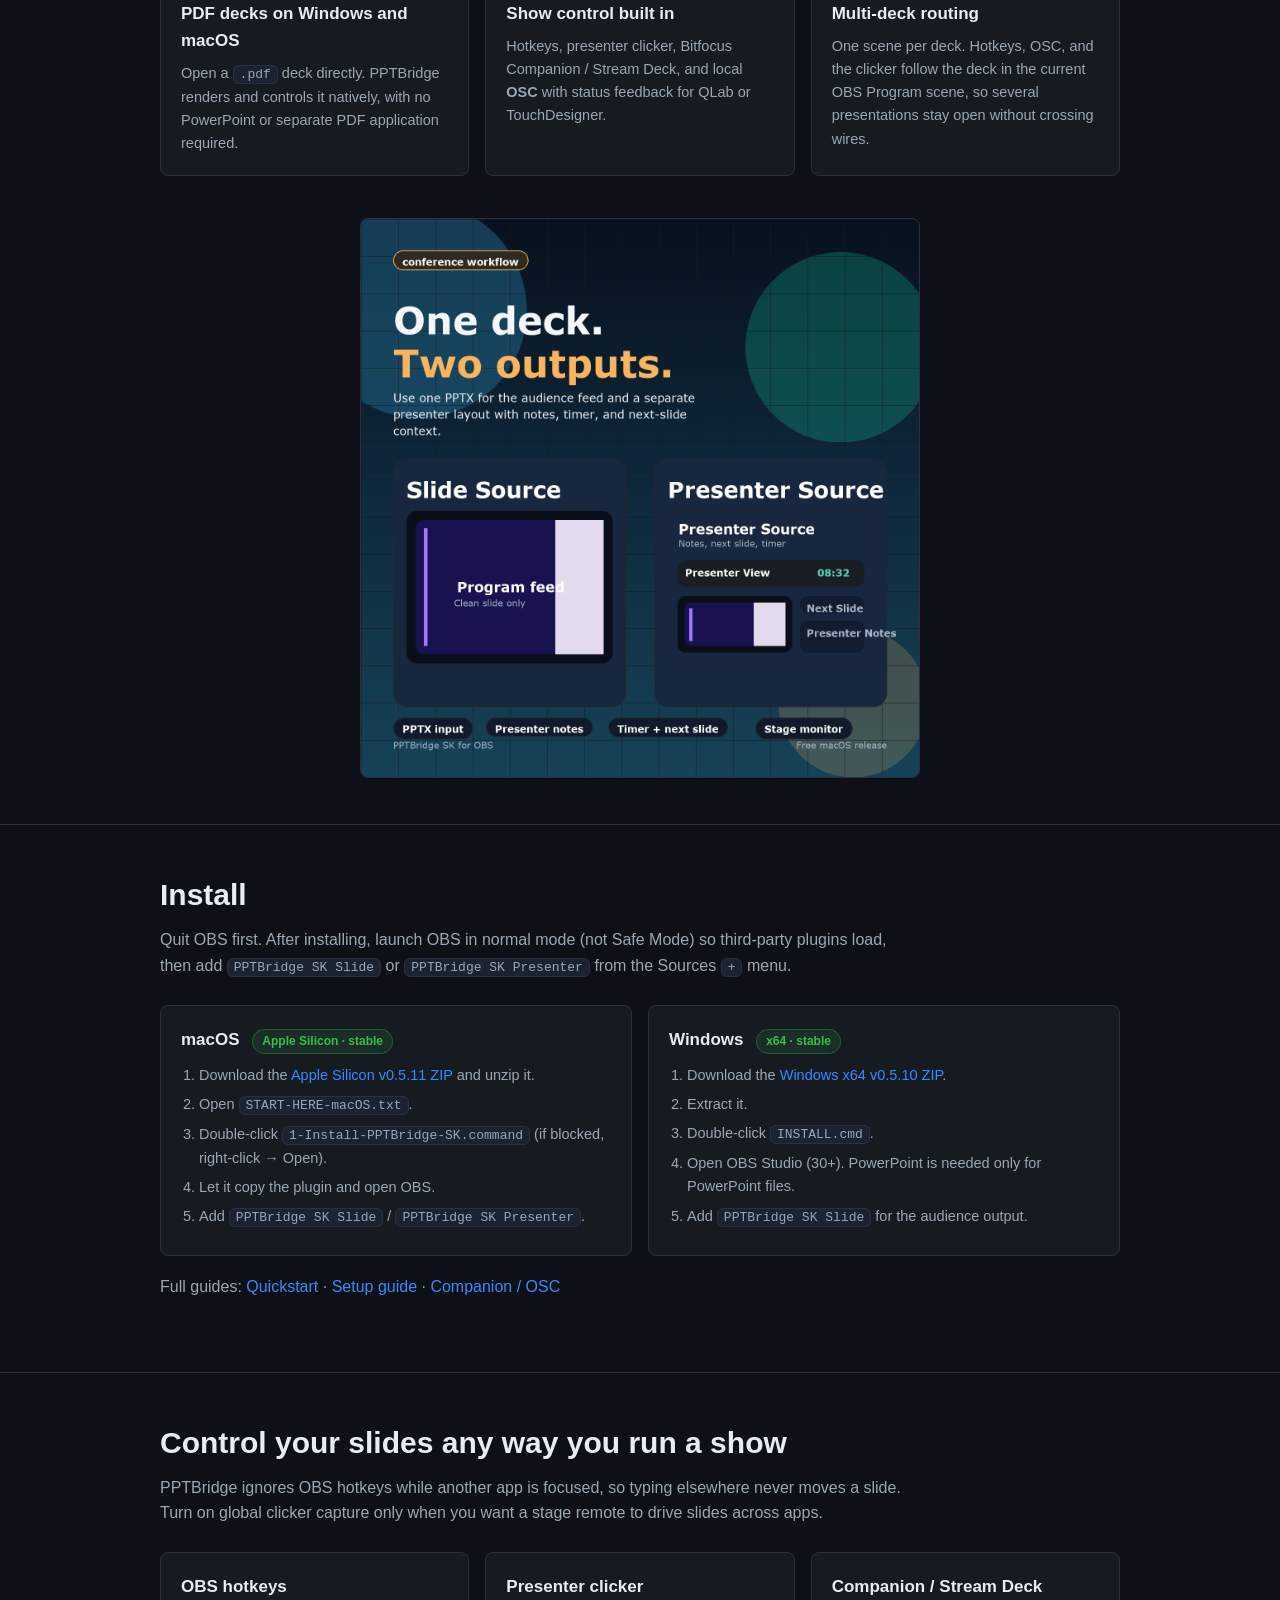
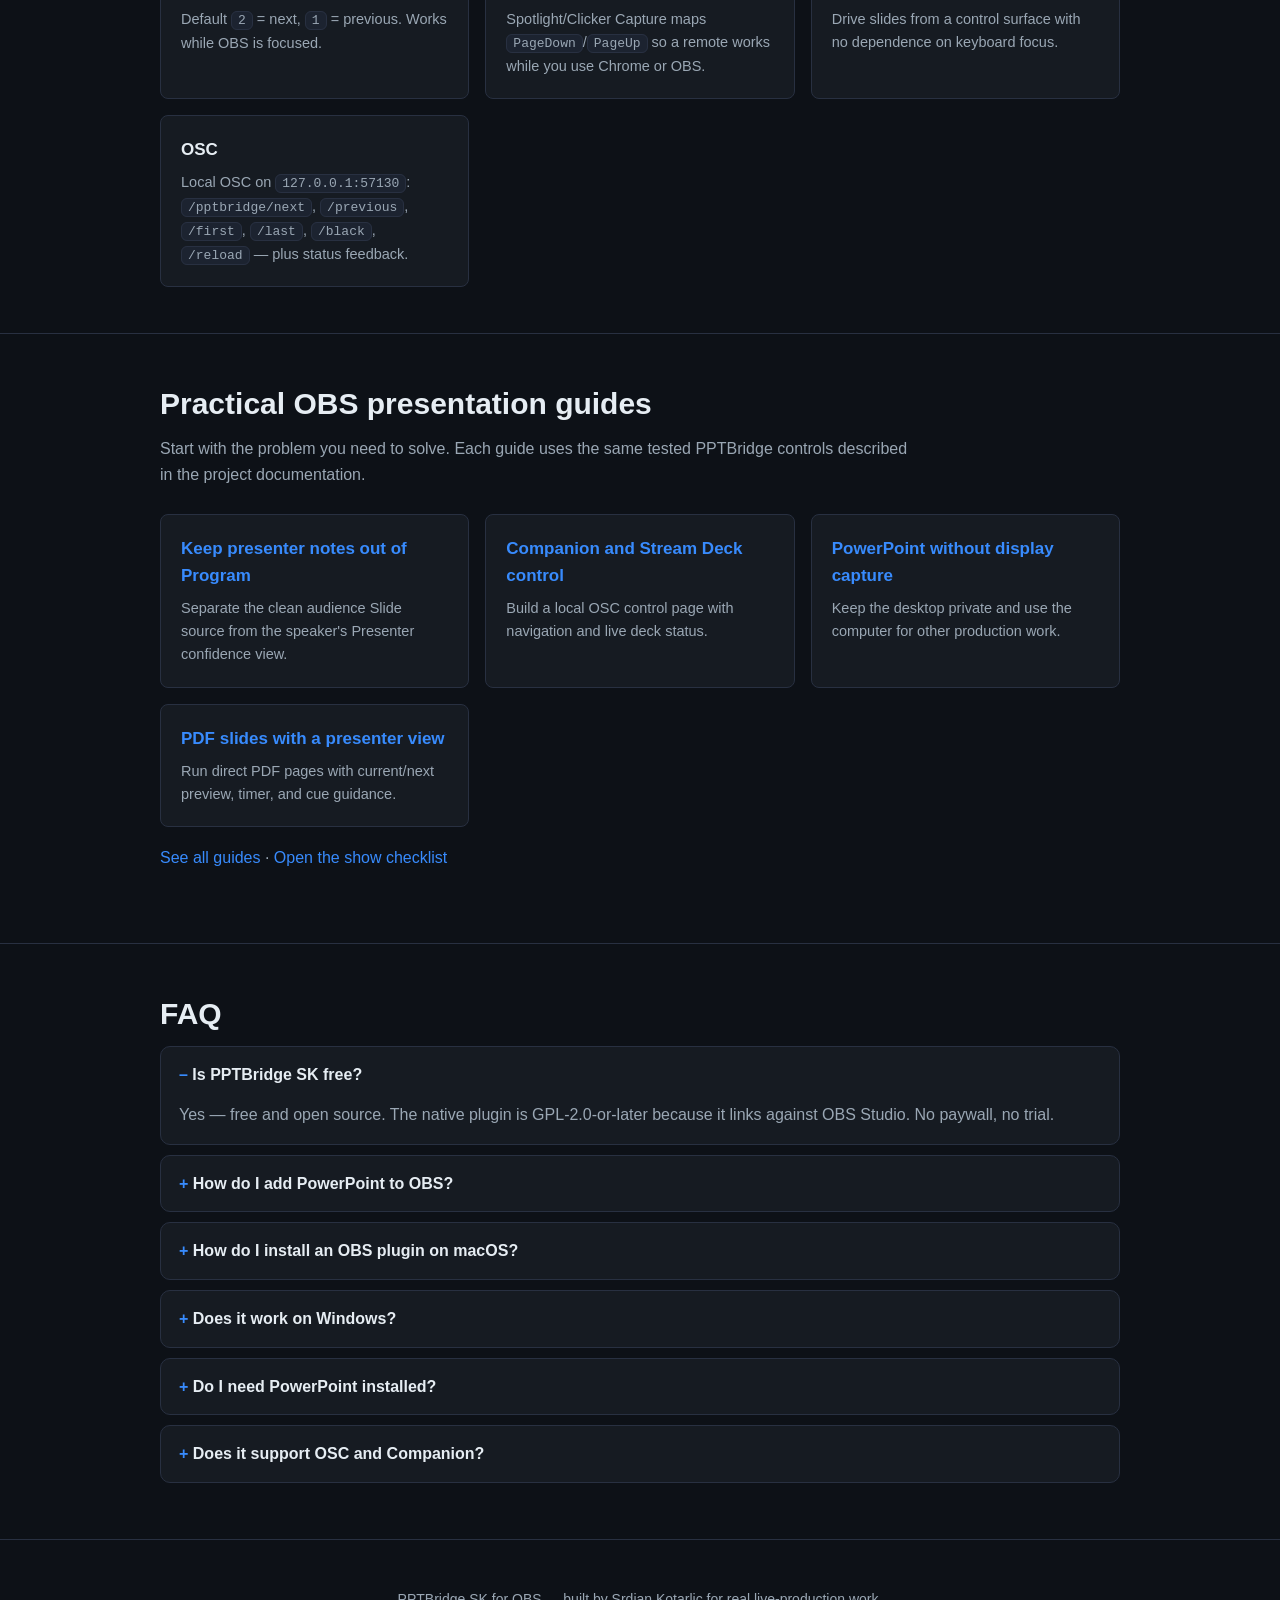
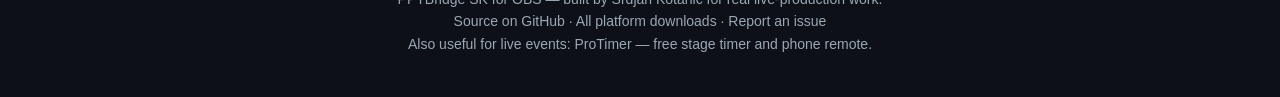
==== commit 7652a82d: "Add practical presentation workflow guides" ====
--- a/docs/index.html
+++ b/docs/index.html
@@ -193,6 +193,7 @@
       <a href="#features">Features</a>
       <a href="#install">Install</a>
       <a href="#control">Control</a>
+      <a href="guides/">Guides</a>
       <a href="#faq">FAQ</a>
       <a href="https://github.com/srdjankotarlic/pptbridge-sk-obs">GitHub</a>
     </nav>
@@ -282,6 +283,20 @@
   </div>
 </section>
 
+<section id="guides">
+  <div class="wrap">
+    <h2>Practical OBS presentation guides</h2>
+    <p class="lead">Start with the problem you need to solve. Each guide uses the same tested PPTBridge controls described in the project documentation.</p>
+    <div class="grid">
+      <div class="card"><h3><a href="guides/powerpoint-presenter-notes-obs.html">Keep presenter notes out of Program</a></h3><p>Separate the clean audience Slide source from the speaker's Presenter confidence view.</p></div>
+      <div class="card"><h3><a href="guides/companion-stream-deck-powerpoint-obs.html">Companion and Stream Deck control</a></h3><p>Build a local OSC control page with navigation and live deck status.</p></div>
+      <div class="card"><h3><a href="guides/powerpoint-obs-without-display-capture.html">PowerPoint without display capture</a></h3><p>Keep the desktop private and use the computer for other production work.</p></div>
+      <div class="card"><h3><a href="guides/pdf-slides-presenter-view-obs.html">PDF slides with a presenter view</a></h3><p>Run direct PDF pages with current/next preview, timer, and cue guidance.</p></div>
+    </div>
+    <p class="lead" style="margin-top:18px"><a href="guides/">See all guides</a> · <a href="https://github.com/srdjankotarlic/pptbridge-sk-obs/blob/main/native-plugin/companion/PPTBridge-SK-Show-Checklist.md">Open the show checklist</a></p>
+  </div>
+</section>
+
 <section id="faq" class="faq">
   <div class="wrap">
     <h2>FAQ</h2>
@@ -298,7 +313,8 @@
 <footer>
   <div class="wrap">
     <p>PPTBridge SK for OBS — built by <a href="https://github.com/srdjankotarlic">Srdjan Kotarlic</a> for real live-production work.<br />
-    <a href="https://github.com/srdjankotarlic/pptbridge-sk-obs">Source on GitHub</a> · <a href="https://github.com/srdjankotarlic/pptbridge-sk-obs/releases">All platform downloads</a> · <a href="https://github.com/srdjankotarlic/pptbridge-sk-obs/issues">Report an issue</a></p>
+    <a href="https://github.com/srdjankotarlic/pptbridge-sk-obs">Source on GitHub</a> · <a href="https://github.com/srdjankotarlic/pptbridge-sk-obs/releases">All platform downloads</a> · <a href="https://github.com/srdjankotarlic/pptbridge-sk-obs/issues">Report an issue</a><br />
+    Also useful for live events: <a href="https://srdjankotarlic.github.io/protimer/">ProTimer — free stage timer and phone remote</a>.</p>
   </div>
 </footer>
 
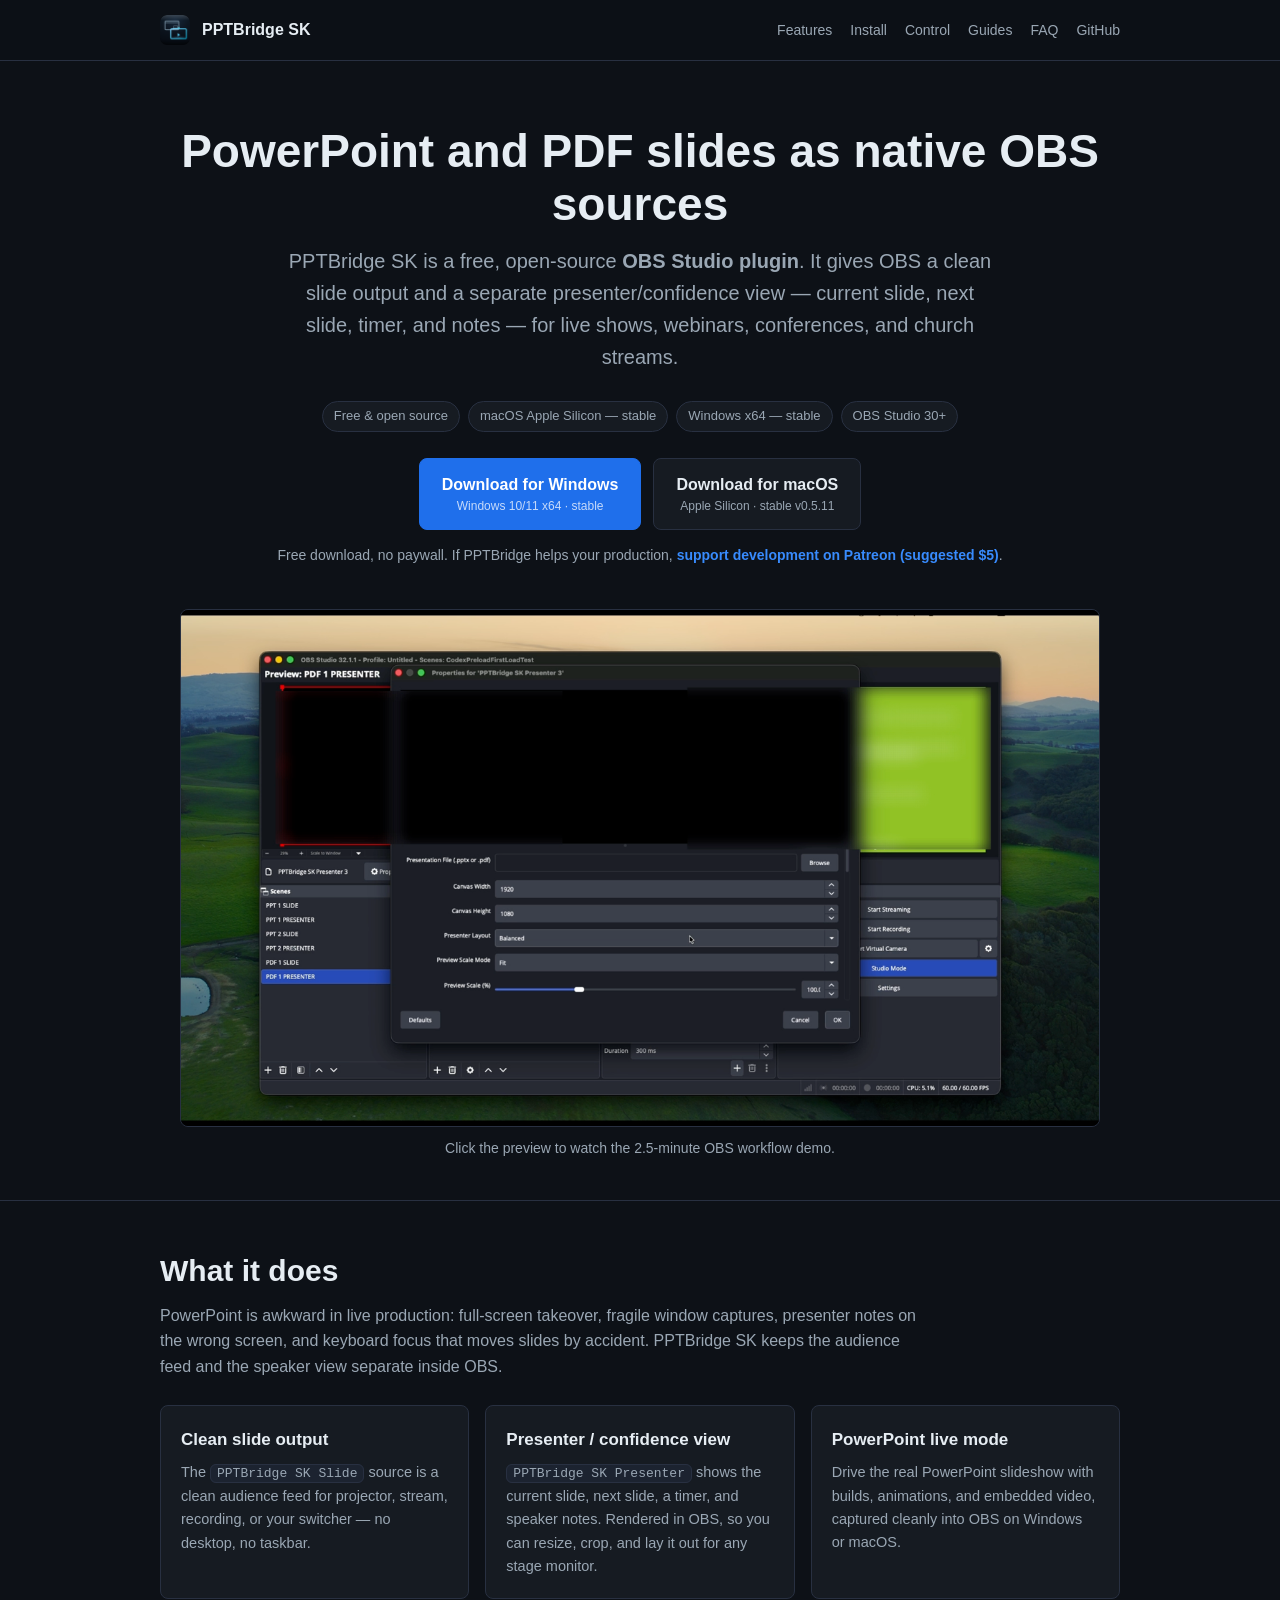
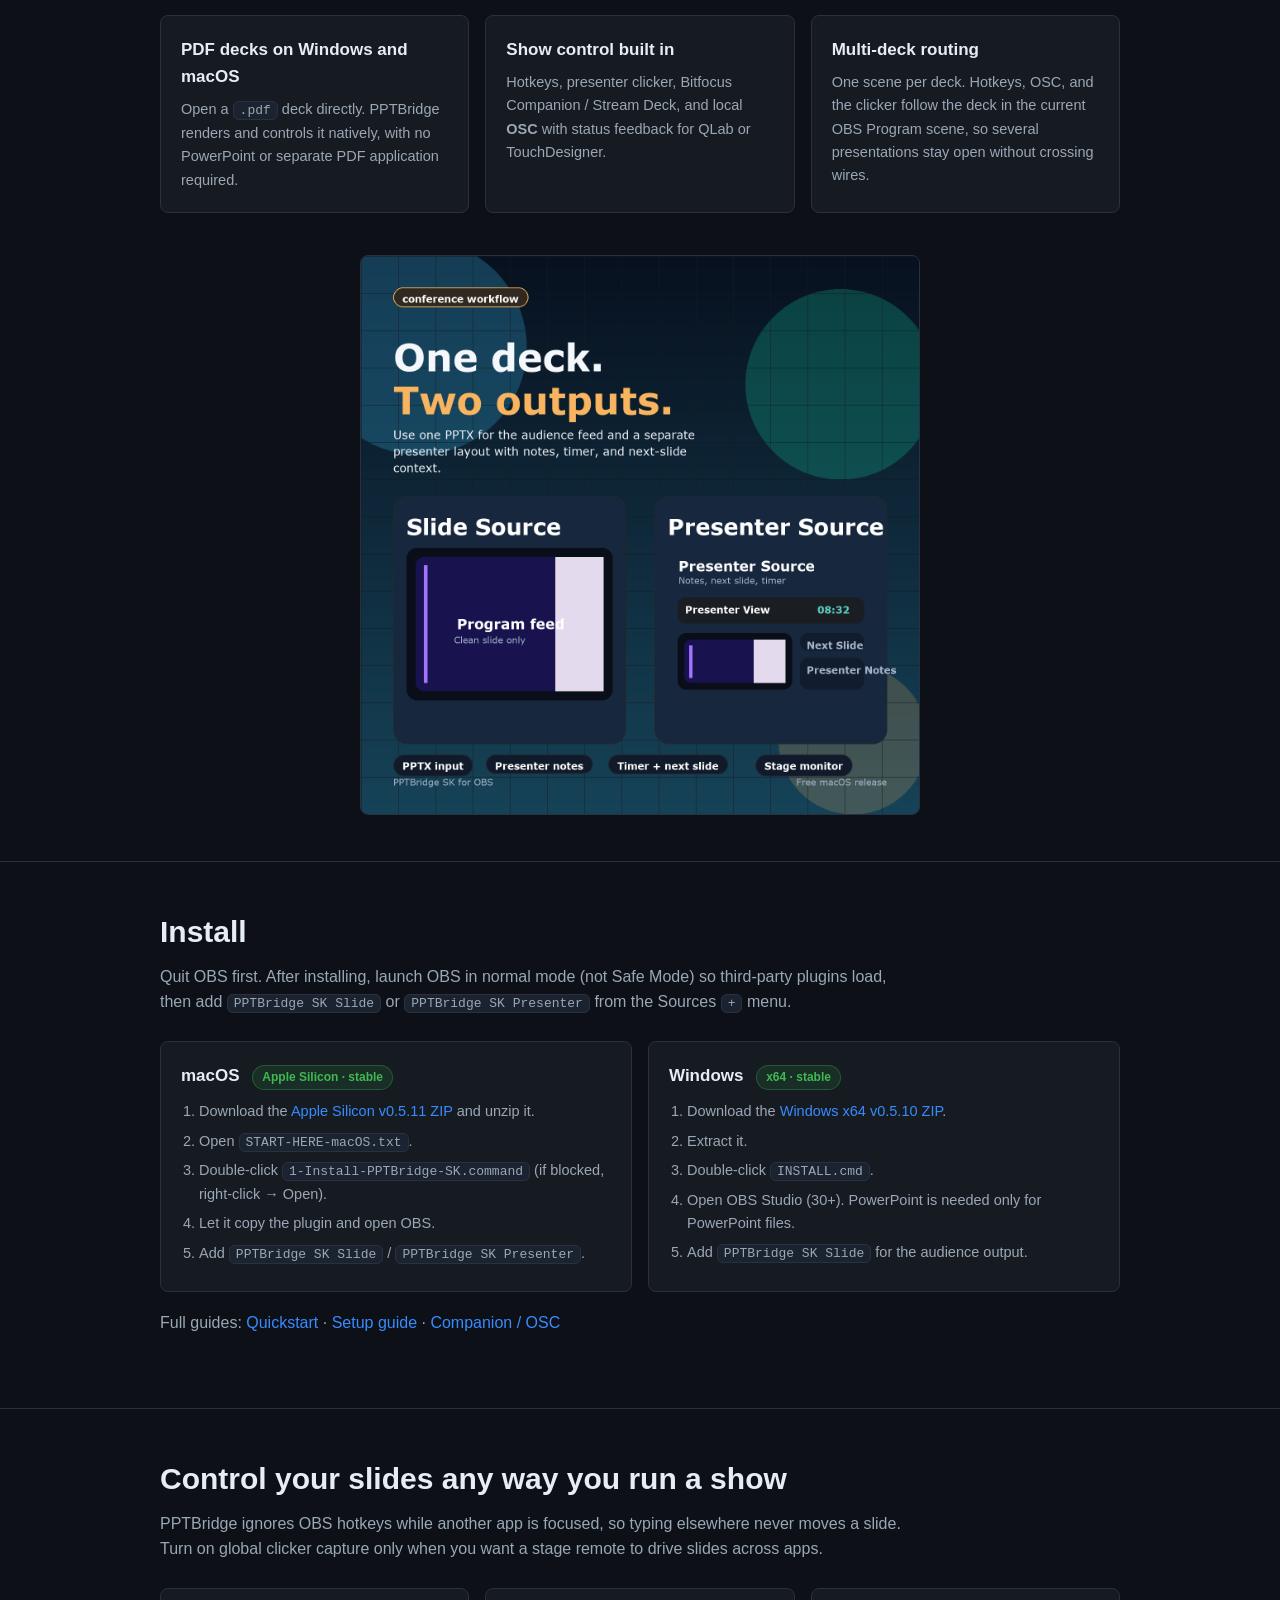
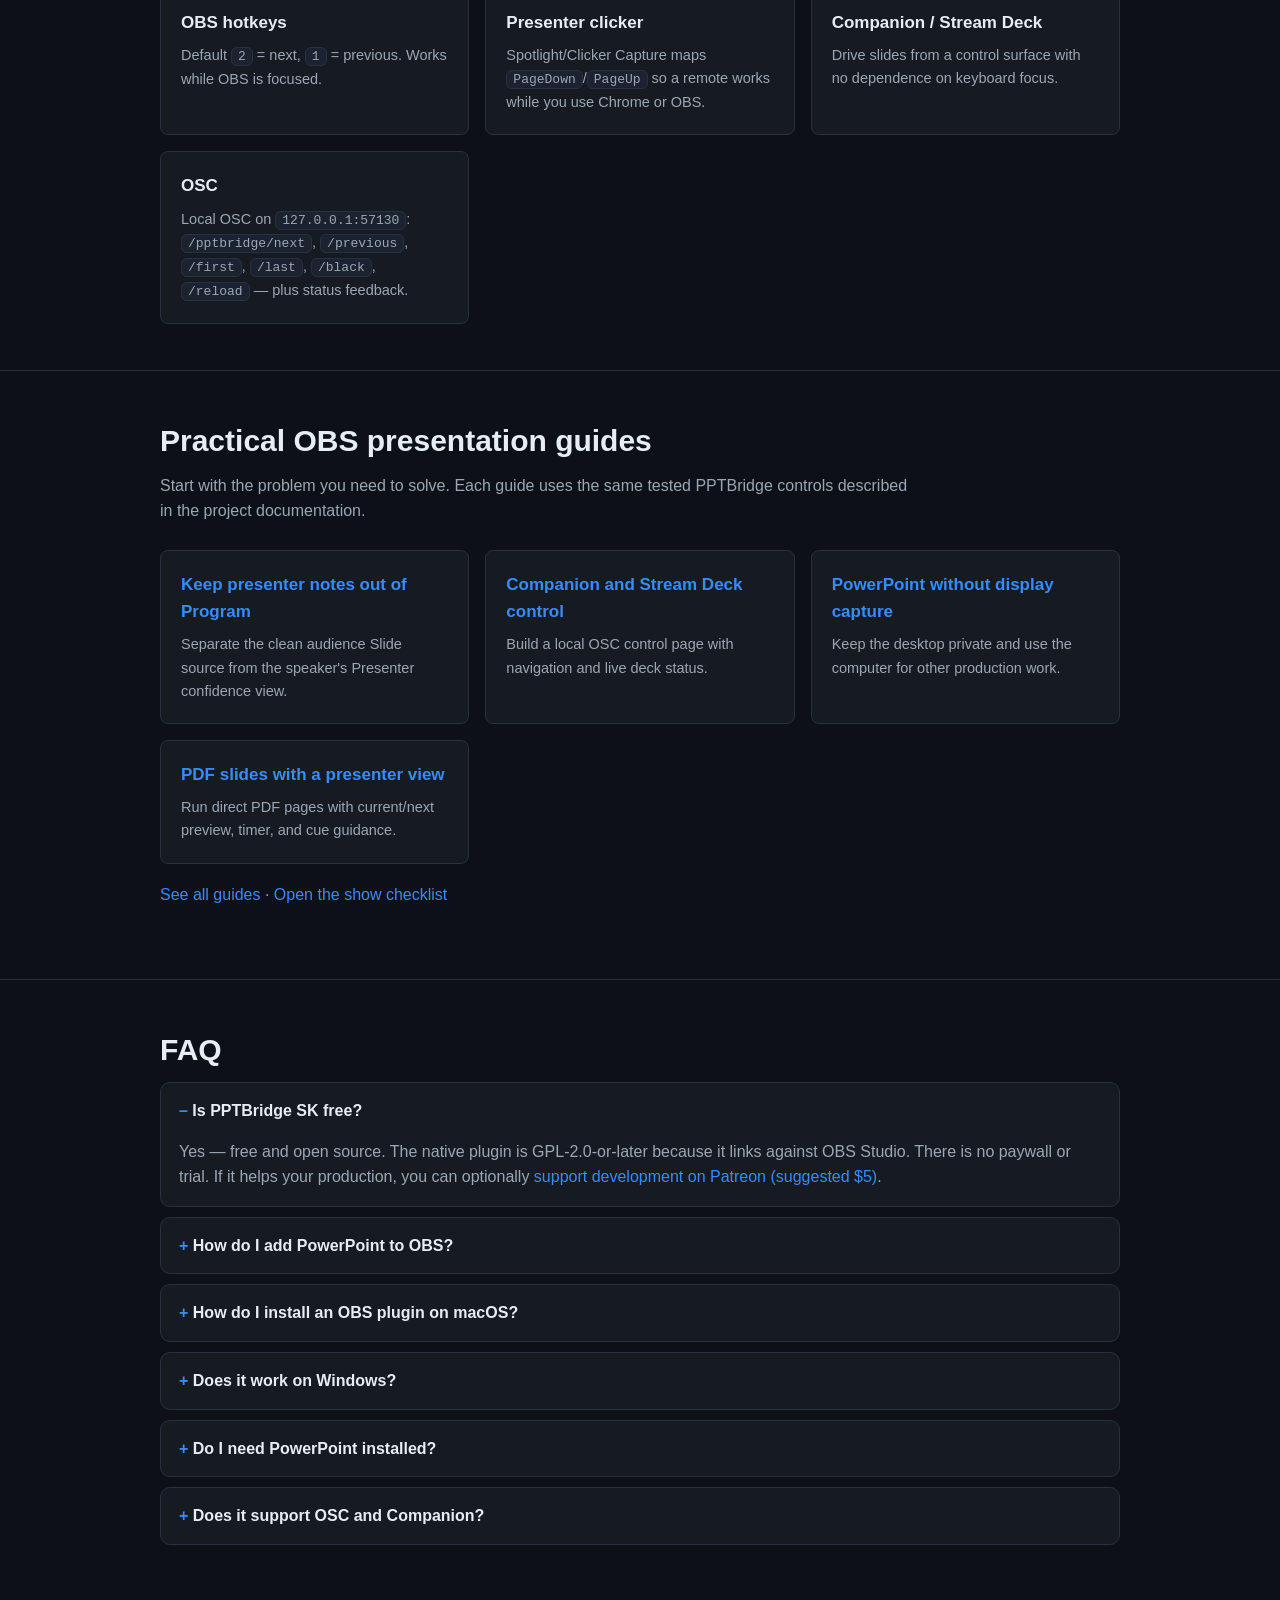
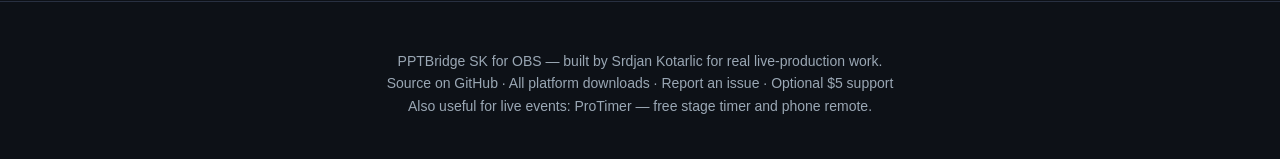
==== commit a3477b81: "Add optional five-dollar support links" ====
--- a/docs/index.html
+++ b/docs/index.html
@@ -67,7 +67,7 @@
     {
       "@type": "Question",
       "name": "Is PPTBridge SK free?",
-      "acceptedAnswer": { "@type": "Answer", "text": "Yes. PPTBridge SK is free and open source (the native plugin is GPL-2.0-or-later because it links against OBS Studio). There is no paywall or trial." }
+      "acceptedAnswer": { "@type": "Answer", "text": "Yes. PPTBridge SK is free and open source (the native plugin is GPL-2.0-or-later because it links against OBS Studio). There is no paywall or trial. Users who find it useful can optionally support development on Patreon." }
     },
     {
       "@type": "Question",
@@ -138,6 +138,8 @@
   .btn.ghost:hover{background:var(--panel2); text-decoration:none}
   .btn small{display:block; font-weight:400; font-size:12px; color:rgba(255,255,255,.75)}
   .btn.ghost small{color:var(--muted)}
+  .support-note{color:var(--muted); font-size:14px; margin:14px 0 0}
+  .support-note a{font-weight:600}
   .shot{margin:42px auto 0; max-width:920px}
   .shot img{width:100%; height:auto; border:1px solid var(--line); border-radius:var(--radius); display:block}
   .shot a{display:block}
@@ -215,6 +217,7 @@
       <a class="btn primary" href="https://github.com/srdjankotarlic/pptbridge-sk-obs/releases/download/v0.5.10/pptbridge-obs-windows-x64-v0.5.10.zip">Download for Windows<small>Windows 10/11 x64 · stable</small></a>
       <a class="btn ghost" href="https://github.com/srdjankotarlic/pptbridge-sk-obs/releases/download/v0.5.11/pptbridge-obs-macos-apple-silicon.zip">Download for macOS<small>Apple Silicon · stable v0.5.11</small></a>
     </div>
+    <p class="support-note">Free download, no paywall. If PPTBridge helps your production, <a href="https://www.patreon.com/posts/coffee-158046733">support development on Patreon (suggested $5)</a>.</p>
     <div class="shot">
       <a href="https://github.com/srdjankotarlic/pptbridge-sk-obs/releases/download/v0.4.7/pptbridge-sk-demo.mov" aria-label="Watch the PPTBridge SK demo video">
         <img src="assets/demo-preview.png" alt="PPTBridge SK Slide and Presenter sources running inside OBS Studio" width="1280" height="720" />
@@ -300,7 +303,7 @@
 <section id="faq" class="faq">
   <div class="wrap">
     <h2>FAQ</h2>
-    <details open><summary>Is PPTBridge SK free?</summary><p>Yes — free and open source. The native plugin is GPL-2.0-or-later because it links against OBS Studio. No paywall, no trial.</p></details>
+    <details open><summary>Is PPTBridge SK free?</summary><p>Yes — free and open source. The native plugin is GPL-2.0-or-later because it links against OBS Studio. There is no paywall or trial. If it helps your production, you can optionally <a href="https://www.patreon.com/posts/coffee-158046733">support development on Patreon (suggested $5)</a>.</p></details>
     <details><summary>How do I add PowerPoint to OBS?</summary><p>Install the plugin, add a <code>PPTBridge SK Slide</code> source, and pick your <code>.pptx</code>. For live mode with animations and video, open the source properties and click <em>START - Open PowerPoint / Start Live Mode</em>. PDF decks render directly without PowerPoint.</p></details>
     <details><summary>How do I install an OBS plugin on macOS?</summary><p>Download the Apple Silicon ZIP, unzip, and double-click <code>1-Install-PPTBridge-SK.command</code>. If macOS blocks it, right-click → Open. Then launch OBS in normal mode so third-party plugins load.</p></details>
     <details><summary>Does it work on Windows?</summary><p>Yes. Windows 10/11 x64 is a stable v0.5.10 platform with a small ZIP and double-click <code>INSTALL.cmd</code> installer. OBS Studio 30+ is required; PowerPoint is needed only for PowerPoint files.</p></details>
@@ -313,7 +316,7 @@
 <footer>
   <div class="wrap">
     <p>PPTBridge SK for OBS — built by <a href="https://github.com/srdjankotarlic">Srdjan Kotarlic</a> for real live-production work.<br />
-    <a href="https://github.com/srdjankotarlic/pptbridge-sk-obs">Source on GitHub</a> · <a href="https://github.com/srdjankotarlic/pptbridge-sk-obs/releases">All platform downloads</a> · <a href="https://github.com/srdjankotarlic/pptbridge-sk-obs/issues">Report an issue</a><br />
+    <a href="https://github.com/srdjankotarlic/pptbridge-sk-obs">Source on GitHub</a> · <a href="https://github.com/srdjankotarlic/pptbridge-sk-obs/releases">All platform downloads</a> · <a href="https://github.com/srdjankotarlic/pptbridge-sk-obs/issues">Report an issue</a> · <a href="https://www.patreon.com/posts/coffee-158046733">Optional $5 support</a><br />
     Also useful for live events: <a href="https://srdjankotarlic.github.io/protimer/">ProTimer — free stage timer and phone remote</a>.</p>
   </div>
 </footer>
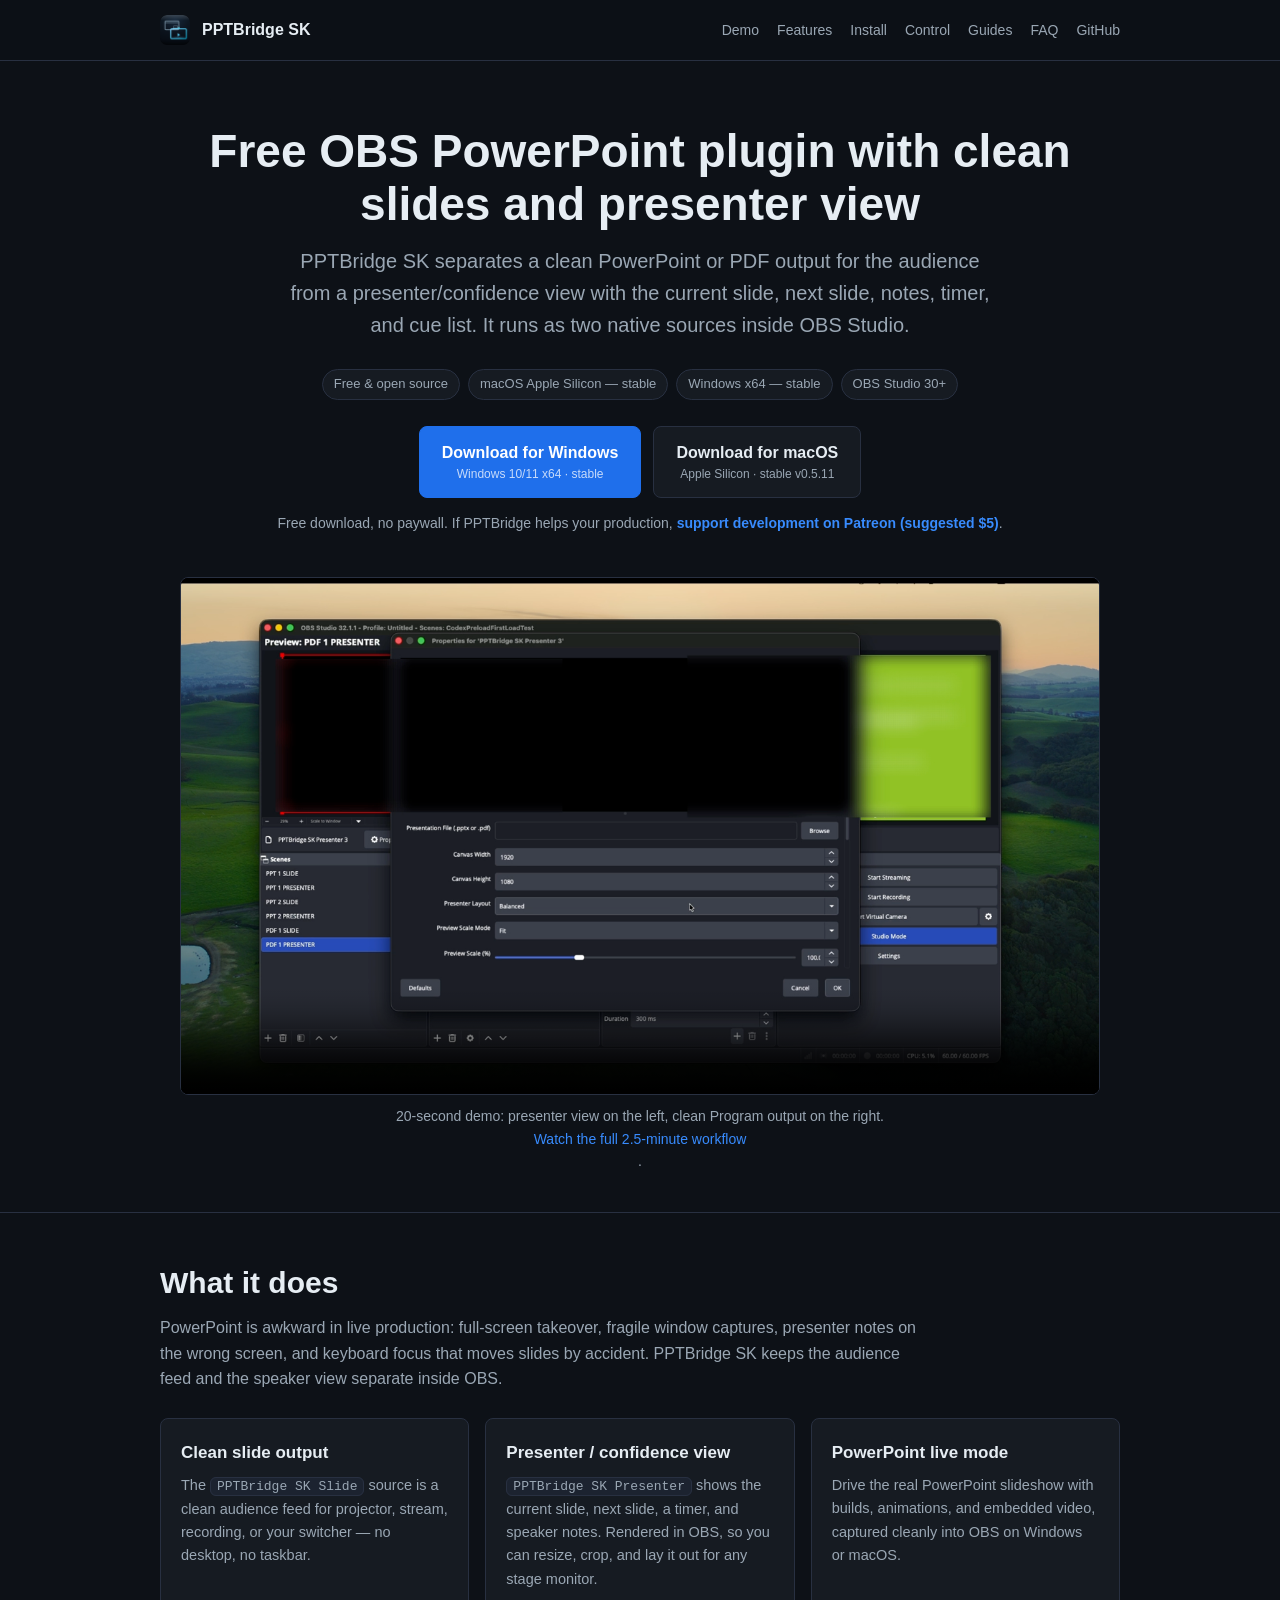
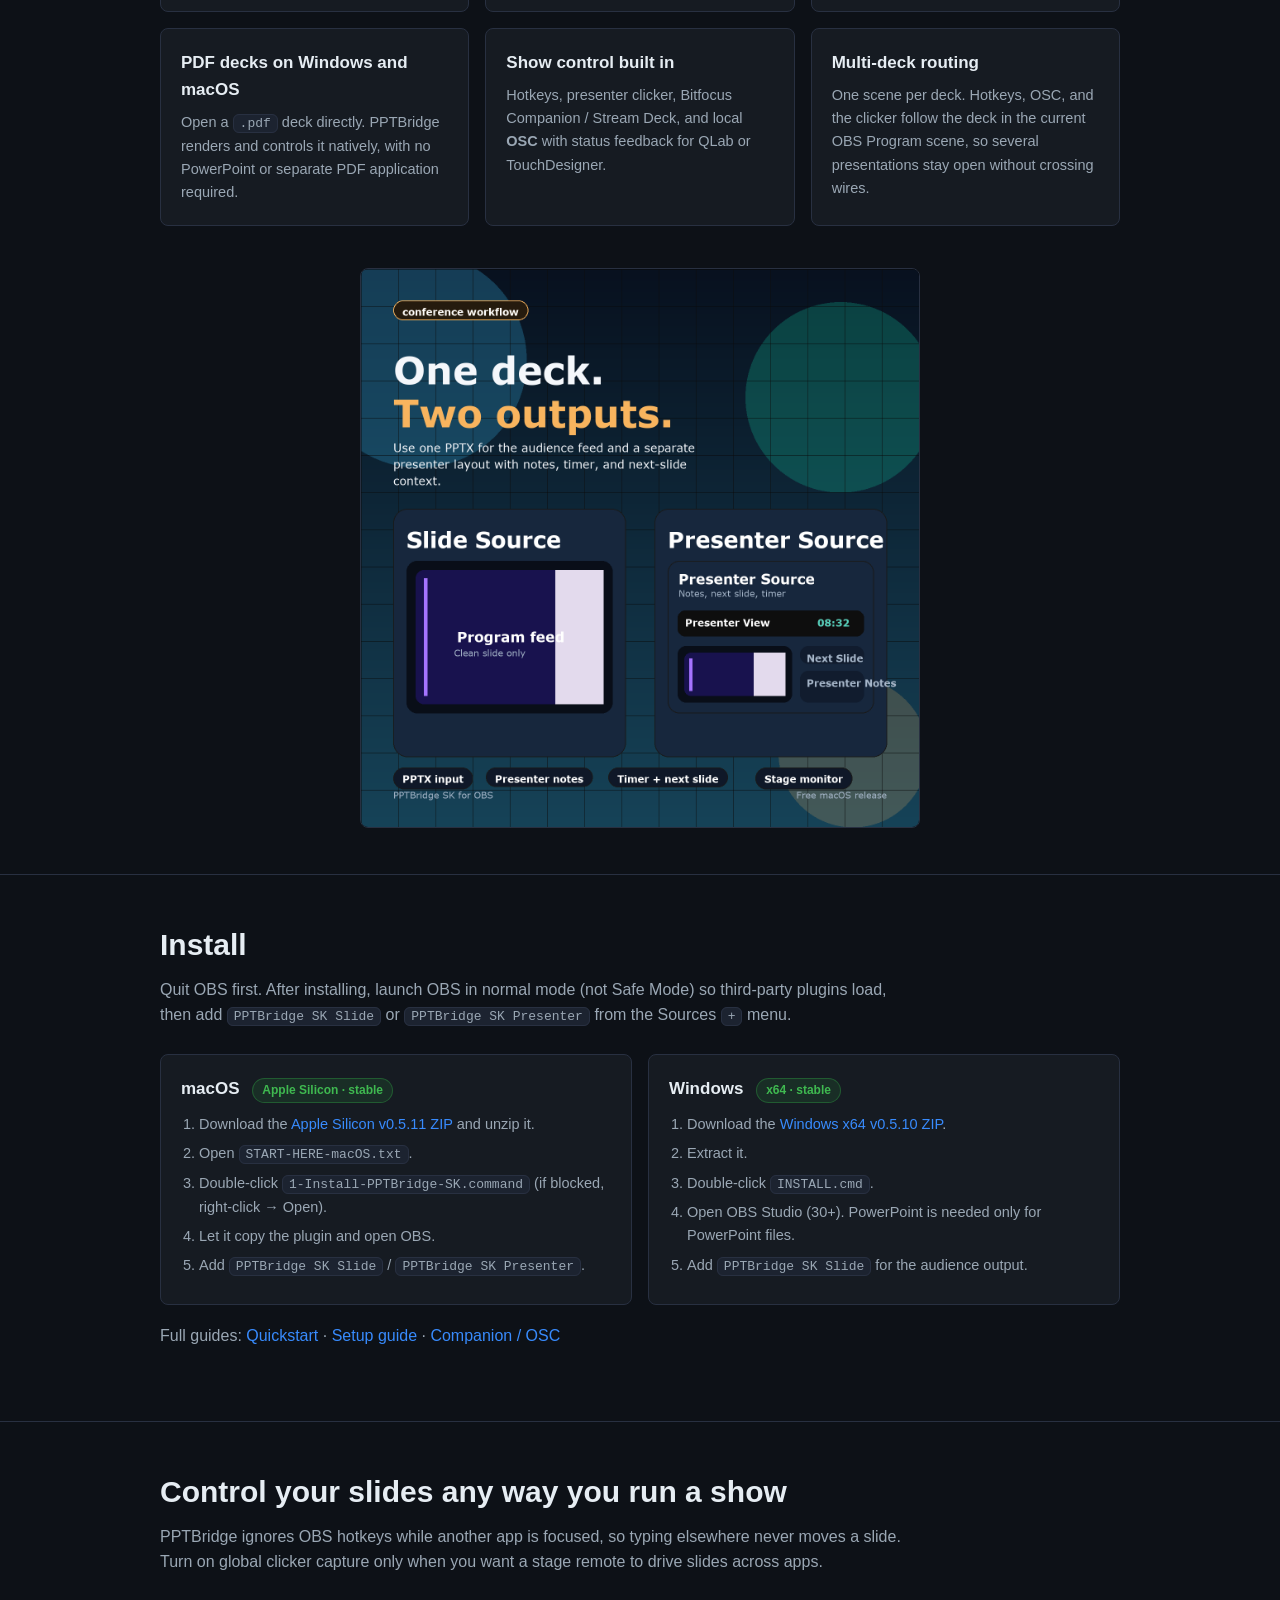
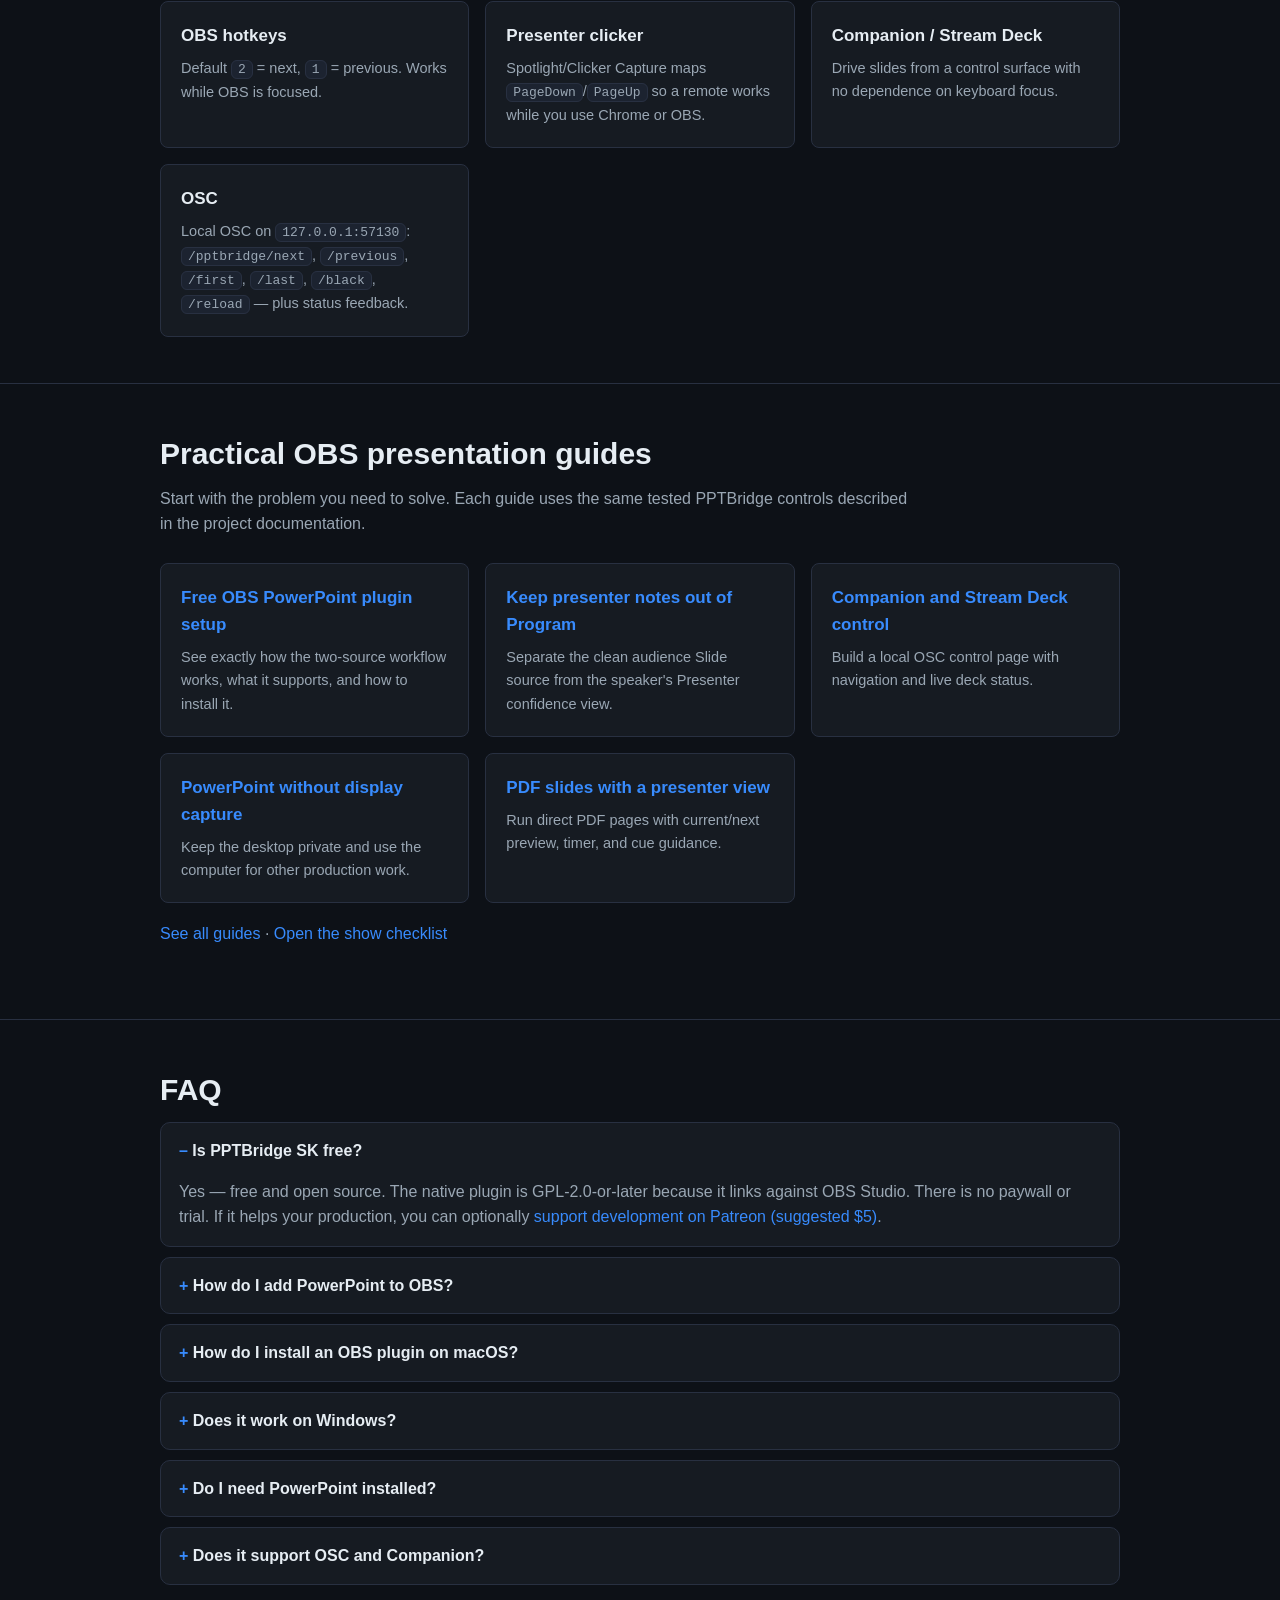
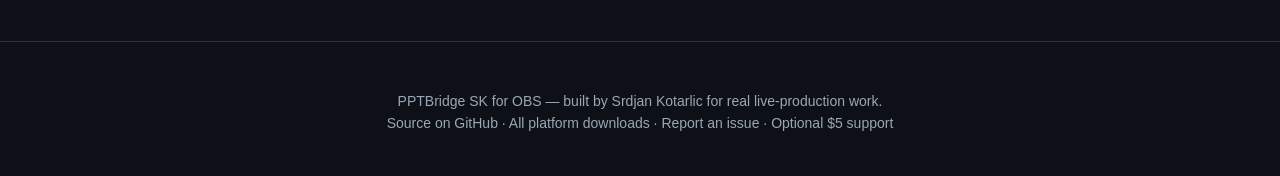
==== commit d4eb946a: "Improve PPTBridge search discovery and demo" ====
--- a/docs/index.html
+++ b/docs/index.html
@@ -7,8 +7,8 @@
 <!-- Google Search Console verification -->
 <meta name="google-site-verification" content="8XQrjWTrPu_H5qRAX91drrvps-Gkw1Ywux-kTV5GHx0" />
 
-<title>PPTBridge SK for OBS — PowerPoint &amp; PDF slides as native OBS sources (free)</title>
-<meta name="description" content="PPTBridge SK is a free, open-source OBS Studio plugin that brings PowerPoint and PDF slides into OBS as native sources, with a presenter/confidence view, next-slide preview, timer, notes, and slide control over hotkeys, a clicker, Companion/Stream Deck, or OSC. Windows x64 and macOS Apple Silicon stable." />
+<title>PPTBridge SK | Free OBS PowerPoint &amp; PDF Plugin</title>
+<meta name="description" content="Free OBS PowerPoint and PDF plugin with clean audience output, separate presenter notes, next slide, timer, cue list, clicker, Companion, and OSC control." />
 <meta name="keywords" content="OBS plugin, OBS Studio plugin, PowerPoint to OBS, PowerPoint in OBS, PDF to OBS, presenter view OBS, confidence monitor OBS, OBS slides, OSC, Companion, Stream Deck, livestream, webinar, conference, broadcast" />
 <meta name="author" content="Srdjan Kotarlic" />
 <link rel="canonical" href="https://srdjankotarlic.github.io/pptbridge-sk-obs/" />
@@ -16,9 +16,9 @@
 
 <!-- Open Graph -->
 <meta property="og:type" content="website" />
-<meta property="og:site_name" content="PPTBridge SK for OBS" />
-<meta property="og:title" content="PPTBridge SK for OBS — PowerPoint &amp; PDF slides as native OBS sources" />
-<meta property="og:description" content="Free, open-source OBS plugin. PowerPoint and PDF slides as native OBS sources, plus a presenter view with notes, next slide, and timer. Control via hotkeys, clicker, Companion/Stream Deck, or OSC." />
+<meta property="og:site_name" content="PPTBridge SK" />
+<meta property="og:title" content="PPTBridge SK | Free OBS PowerPoint &amp; PDF Plugin" />
+<meta property="og:description" content="Separate clean PowerPoint or PDF output for the audience from a presenter view with notes, next slide, timer, and cue list inside OBS." />
 <meta property="og:url" content="https://srdjankotarlic.github.io/pptbridge-sk-obs/" />
 <meta property="og:image" content="https://srdjankotarlic.github.io/pptbridge-sk-obs/assets/og-image.png" />
 <meta property="og:image:width" content="1280" />
@@ -26,8 +26,8 @@
 
 <!-- Twitter -->
 <meta name="twitter:card" content="summary_large_image" />
-<meta name="twitter:title" content="PPTBridge SK for OBS — PowerPoint &amp; PDF slides as native OBS sources" />
-<meta name="twitter:description" content="Free, open-source OBS plugin for live PowerPoint and PDF decks. Clean slide output + presenter view. Hotkeys, clicker, Companion/Stream Deck, OSC." />
+<meta name="twitter:title" content="PPTBridge SK | Free OBS PowerPoint &amp; PDF Plugin" />
+<meta name="twitter:description" content="Clean audience slides plus a separate presenter view for PowerPoint and PDF decks in OBS. Free and open source." />
 <meta name="twitter:image" content="https://srdjankotarlic.github.io/pptbridge-sk-obs/assets/og-image.png" />
 
 <!-- JSON-LD: SoftwareApplication -->
@@ -35,7 +35,7 @@
 {
   "@context": "https://schema.org",
   "@type": "SoftwareApplication",
-  "name": "PPTBridge SK for OBS",
+  "name": "PPTBridge SK",
   "operatingSystem": "macOS, Windows",
   "applicationCategory": "MultimediaApplication",
   "description": "Free, open-source OBS Studio plugin that adds PowerPoint and PDF slides to OBS as native sources, with a presenter/confidence view (current slide, next slide, timer, notes) and slide control over OBS hotkeys, a presenter clicker, Bitfocus Companion / Stream Deck, or local OSC.",
@@ -141,7 +141,7 @@
   .support-note{color:var(--muted); font-size:14px; margin:14px 0 0}
   .support-note a{font-weight:600}
   .shot{margin:42px auto 0; max-width:920px}
-  .shot img{width:100%; height:auto; border:1px solid var(--line); border-radius:var(--radius); display:block}
+  .shot img,.shot video{width:100%; height:auto; border:1px solid var(--line); border-radius:var(--radius); display:block; background:#000}
   .shot a{display:block}
   .demo-note{color:var(--muted); font-size:14px; margin:10px 0 0}
   section{padding:46px 0; border-top:1px solid var(--line)}
@@ -192,6 +192,7 @@
     <img src="assets/favicon.png" alt="PPTBridge SK icon" />
     <span class="name">PPTBridge SK</span>
     <nav>
+      <a href="#demo">Demo</a>
       <a href="#features">Features</a>
       <a href="#install">Install</a>
       <a href="#control">Control</a>
@@ -205,8 +206,8 @@
 <main>
 <section class="hero" style="border-top:none">
   <div class="wrap">
-    <h1>PowerPoint and PDF slides as native OBS sources</h1>
-    <p class="sub">PPTBridge SK is a free, open-source <strong>OBS Studio plugin</strong>. It gives OBS a clean slide output and a separate presenter/confidence view — current slide, next slide, timer, and notes — for live shows, webinars, conferences, and church streams.</p>
+    <h1>Free OBS PowerPoint plugin with clean slides and presenter view</h1>
+    <p class="sub">PPTBridge SK separates a clean PowerPoint or PDF output for the audience from a presenter/confidence view with the current slide, next slide, notes, timer, and cue list. It runs as two native sources inside OBS Studio.</p>
     <div class="badges">
       <span class="badge">Free &amp; open source</span>
       <span class="badge">macOS Apple Silicon — stable</span>
@@ -218,11 +219,12 @@
       <a class="btn ghost" href="https://github.com/srdjankotarlic/pptbridge-sk-obs/releases/download/v0.5.11/pptbridge-obs-macos-apple-silicon.zip">Download for macOS<small>Apple Silicon · stable v0.5.11</small></a>
     </div>
     <p class="support-note">Free download, no paywall. If PPTBridge helps your production, <a href="https://www.patreon.com/posts/coffee-158046733">support development on Patreon (suggested $5)</a>.</p>
-    <div class="shot">
-      <a href="https://github.com/srdjankotarlic/pptbridge-sk-obs/releases/download/v0.4.7/pptbridge-sk-demo.mov" aria-label="Watch the PPTBridge SK demo video">
-        <img src="assets/demo-preview.png" alt="PPTBridge SK Slide and Presenter sources running inside OBS Studio" width="1280" height="720" />
-      </a>
-      <p class="demo-note">Click the preview to watch the 2.5-minute OBS workflow demo.</p>
+    <div class="shot" id="demo">
+      <video controls muted playsinline preload="metadata" poster="assets/demo-preview.png" aria-label="PPTBridge SK presenter view and clean slide output demo">
+        <source src="assets/pptbridge-demo-short.mp4" type="video/mp4" />
+        <a href="https://github.com/srdjankotarlic/pptbridge-sk-obs/releases/download/v0.4.7/pptbridge-sk-demo.mov">Watch the full PPTBridge SK demo</a>.
+      </video>
+      <p class="demo-note">20-second demo: presenter view on the left, clean Program output on the right. <a href="https://github.com/srdjankotarlic/pptbridge-sk-obs/releases/download/v0.4.7/pptbridge-sk-demo.mov">Watch the full 2.5-minute workflow</a>.</p>
     </div>
   </div>
 </section>
@@ -291,6 +293,7 @@
     <h2>Practical OBS presentation guides</h2>
     <p class="lead">Start with the problem you need to solve. Each guide uses the same tested PPTBridge controls described in the project documentation.</p>
     <div class="grid">
+      <div class="card"><h3><a href="guides/obs-powerpoint-plugin.html">Free OBS PowerPoint plugin setup</a></h3><p>See exactly how the two-source workflow works, what it supports, and how to install it.</p></div>
       <div class="card"><h3><a href="guides/powerpoint-presenter-notes-obs.html">Keep presenter notes out of Program</a></h3><p>Separate the clean audience Slide source from the speaker's Presenter confidence view.</p></div>
       <div class="card"><h3><a href="guides/companion-stream-deck-powerpoint-obs.html">Companion and Stream Deck control</a></h3><p>Build a local OSC control page with navigation and live deck status.</p></div>
       <div class="card"><h3><a href="guides/powerpoint-obs-without-display-capture.html">PowerPoint without display capture</a></h3><p>Keep the desktop private and use the computer for other production work.</p></div>
@@ -316,8 +319,7 @@
 <footer>
   <div class="wrap">
     <p>PPTBridge SK for OBS — built by <a href="https://github.com/srdjankotarlic">Srdjan Kotarlic</a> for real live-production work.<br />
-    <a href="https://github.com/srdjankotarlic/pptbridge-sk-obs">Source on GitHub</a> · <a href="https://github.com/srdjankotarlic/pptbridge-sk-obs/releases">All platform downloads</a> · <a href="https://github.com/srdjankotarlic/pptbridge-sk-obs/issues">Report an issue</a> · <a href="https://www.patreon.com/posts/coffee-158046733">Optional $5 support</a><br />
-    Also useful for live events: <a href="https://srdjankotarlic.github.io/protimer/">ProTimer — free stage timer and phone remote</a>.</p>
+    <a href="https://github.com/srdjankotarlic/pptbridge-sk-obs">Source on GitHub</a> · <a href="https://github.com/srdjankotarlic/pptbridge-sk-obs/releases">All platform downloads</a> · <a href="https://github.com/srdjankotarlic/pptbridge-sk-obs/issues">Report an issue</a> · <a href="https://www.patreon.com/posts/coffee-158046733">Optional $5 support</a></p>
   </div>
 </footer>
 
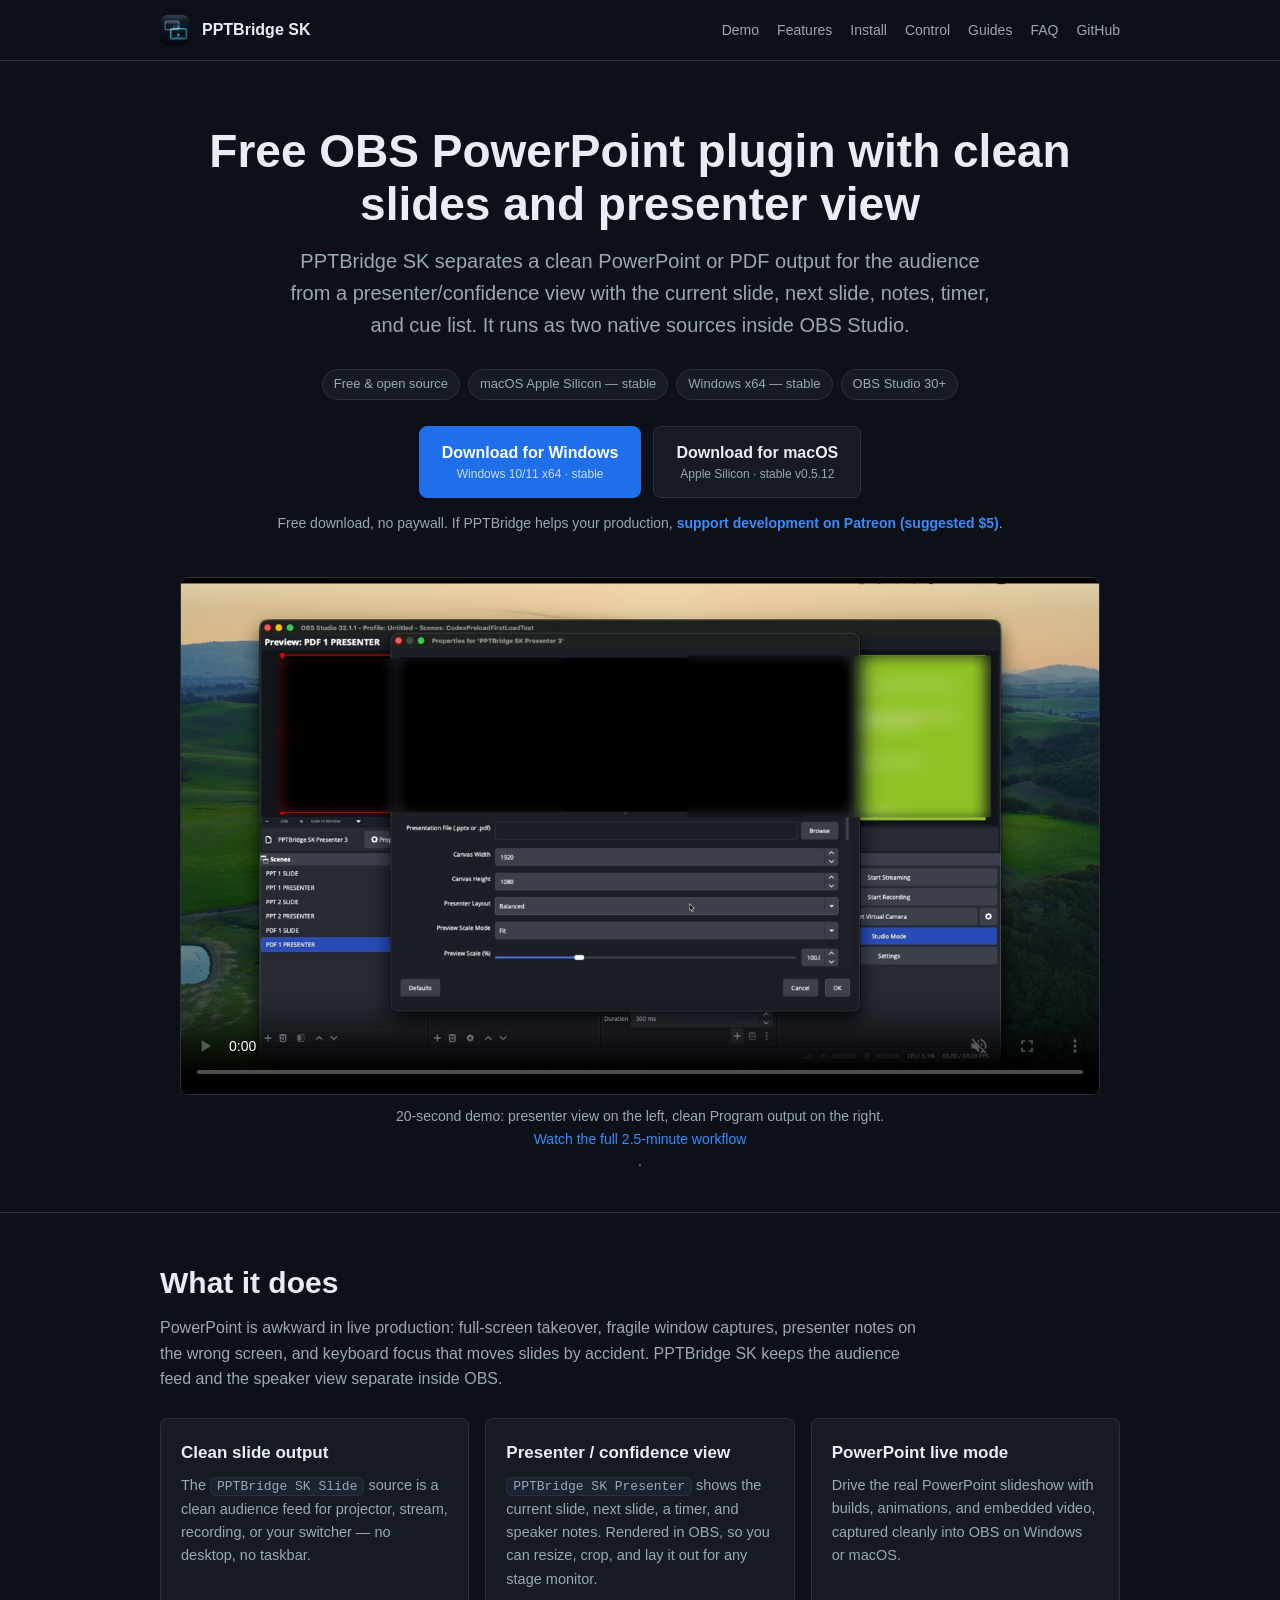
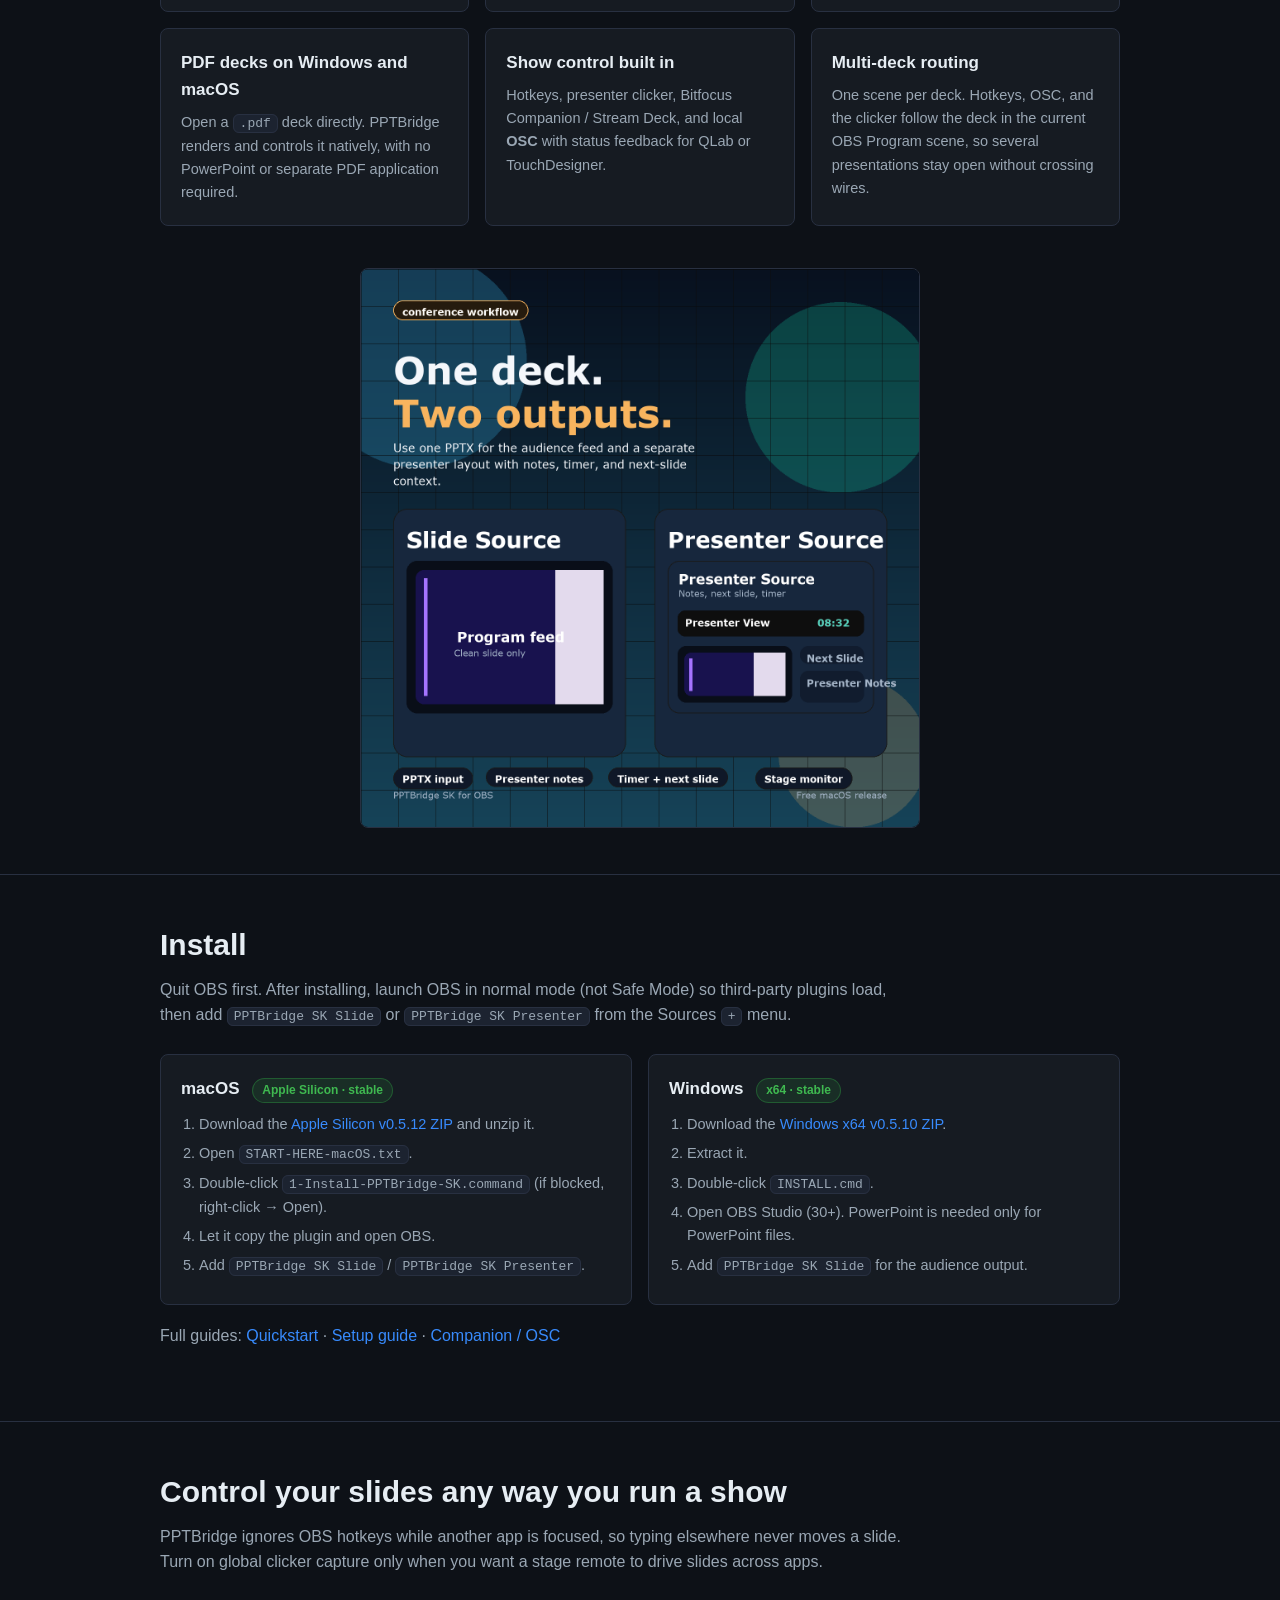
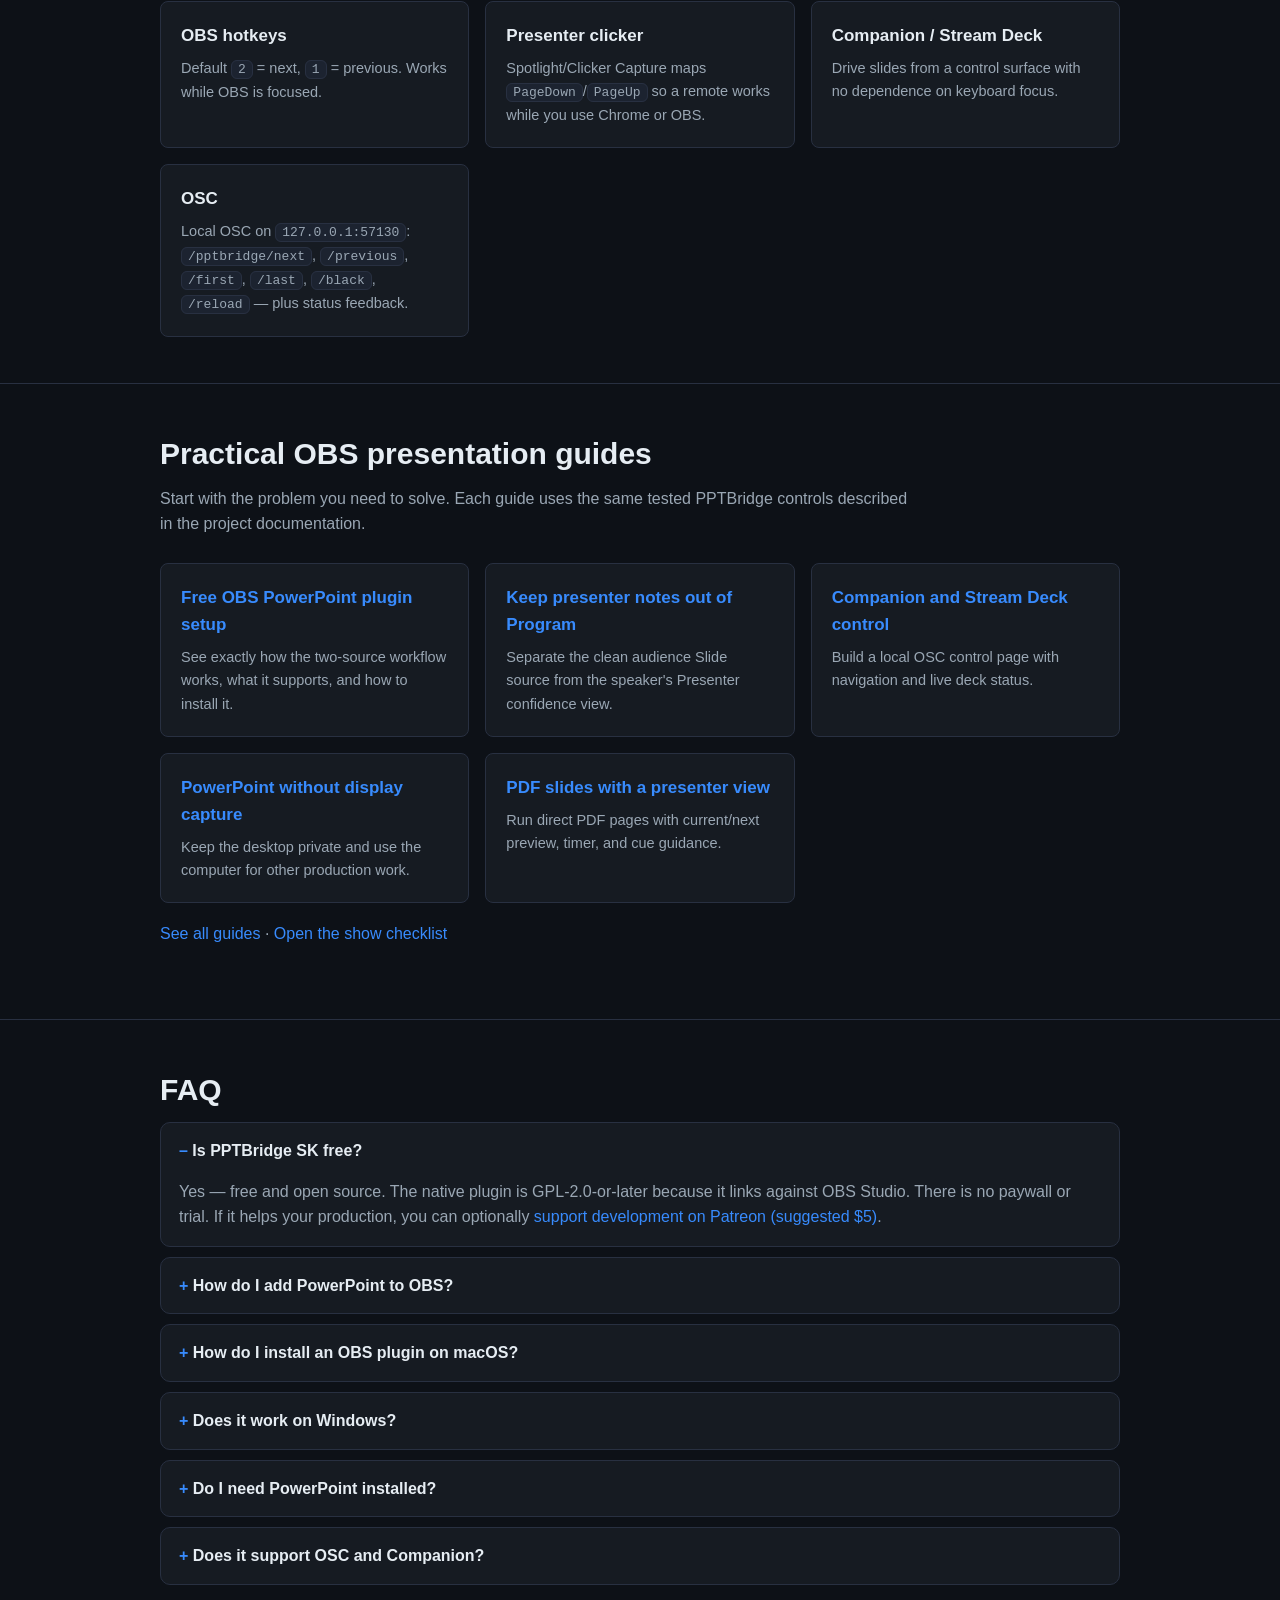
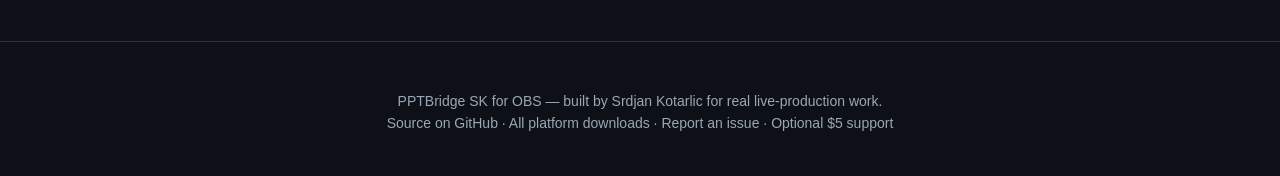
==== commit d61246b2: "Release macOS v0.5.12 with verified caches and live focus recovery" ====
--- a/docs/index.html
+++ b/docs/index.html
@@ -41,7 +41,7 @@
   "description": "Free, open-source OBS Studio plugin that adds PowerPoint and PDF slides to OBS as native sources, with a presenter/confidence view (current slide, next slide, timer, notes) and slide control over OBS hotkeys, a presenter clicker, Bitfocus Companion / Stream Deck, or local OSC.",
   "url": "https://srdjankotarlic.github.io/pptbridge-sk-obs/",
   "downloadUrl": "https://github.com/srdjankotarlic/pptbridge-sk-obs/releases",
-  "softwareVersion": "0.5.11",
+  "softwareVersion": "0.5.12",
   "license": "https://github.com/srdjankotarlic/pptbridge-sk-obs/blob/main/LICENSE",
   "image": "https://srdjankotarlic.github.io/pptbridge-sk-obs/assets/og-image.png",
   "screenshot": "https://srdjankotarlic.github.io/pptbridge-sk-obs/assets/workflow-overview.png",
@@ -216,7 +216,7 @@
     </div>
     <div class="cta">
       <a class="btn primary" href="https://github.com/srdjankotarlic/pptbridge-sk-obs/releases/download/v0.5.10/pptbridge-obs-windows-x64-v0.5.10.zip">Download for Windows<small>Windows 10/11 x64 · stable</small></a>
-      <a class="btn ghost" href="https://github.com/srdjankotarlic/pptbridge-sk-obs/releases/download/v0.5.11/pptbridge-obs-macos-apple-silicon.zip">Download for macOS<small>Apple Silicon · stable v0.5.11</small></a>
+      <a class="btn ghost" href="https://github.com/srdjankotarlic/pptbridge-sk-obs/releases/download/v0.5.12/pptbridge-obs-macos-apple-silicon.zip">Download for macOS<small>Apple Silicon · stable v0.5.12</small></a>
     </div>
     <p class="support-note">Free download, no paywall. If PPTBridge helps your production, <a href="https://www.patreon.com/posts/coffee-158046733">support development on Patreon (suggested $5)</a>.</p>
     <div class="shot" id="demo">
@@ -253,7 +253,7 @@
       <div class="card">
         <h3>macOS <span class="pill stable">Apple Silicon · stable</span></h3>
         <ol>
-          <li>Download the <a href="https://github.com/srdjankotarlic/pptbridge-sk-obs/releases/download/v0.5.11/pptbridge-obs-macos-apple-silicon.zip">Apple Silicon v0.5.11 ZIP</a> and unzip it.</li>
+          <li>Download the <a href="https://github.com/srdjankotarlic/pptbridge-sk-obs/releases/download/v0.5.12/pptbridge-obs-macos-apple-silicon.zip">Apple Silicon v0.5.12 ZIP</a> and unzip it.</li>
           <li>Open <code>START-HERE-macOS.txt</code>.</li>
           <li>Double-click <code>1-Install-PPTBridge-SK.command</code> (if blocked, right-click → Open).</li>
           <li>Let it copy the plugin and open OBS.</li>
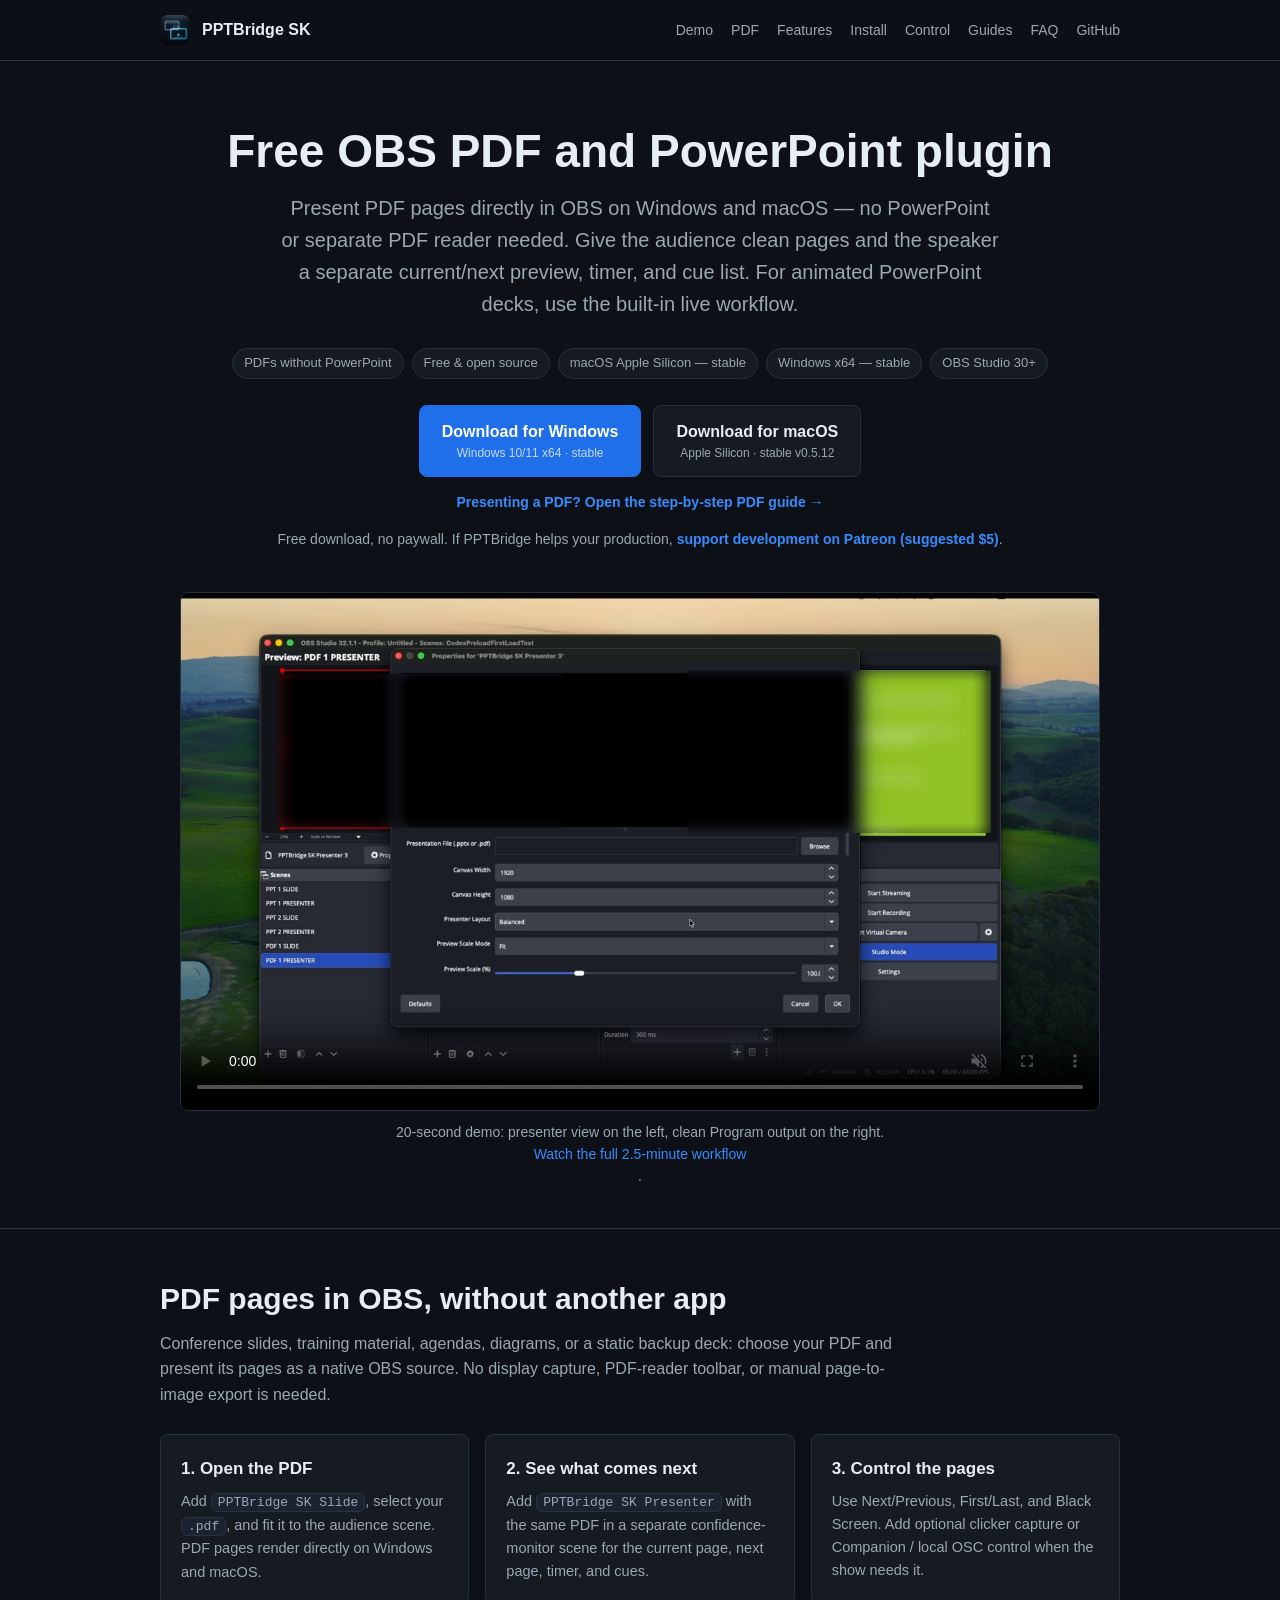
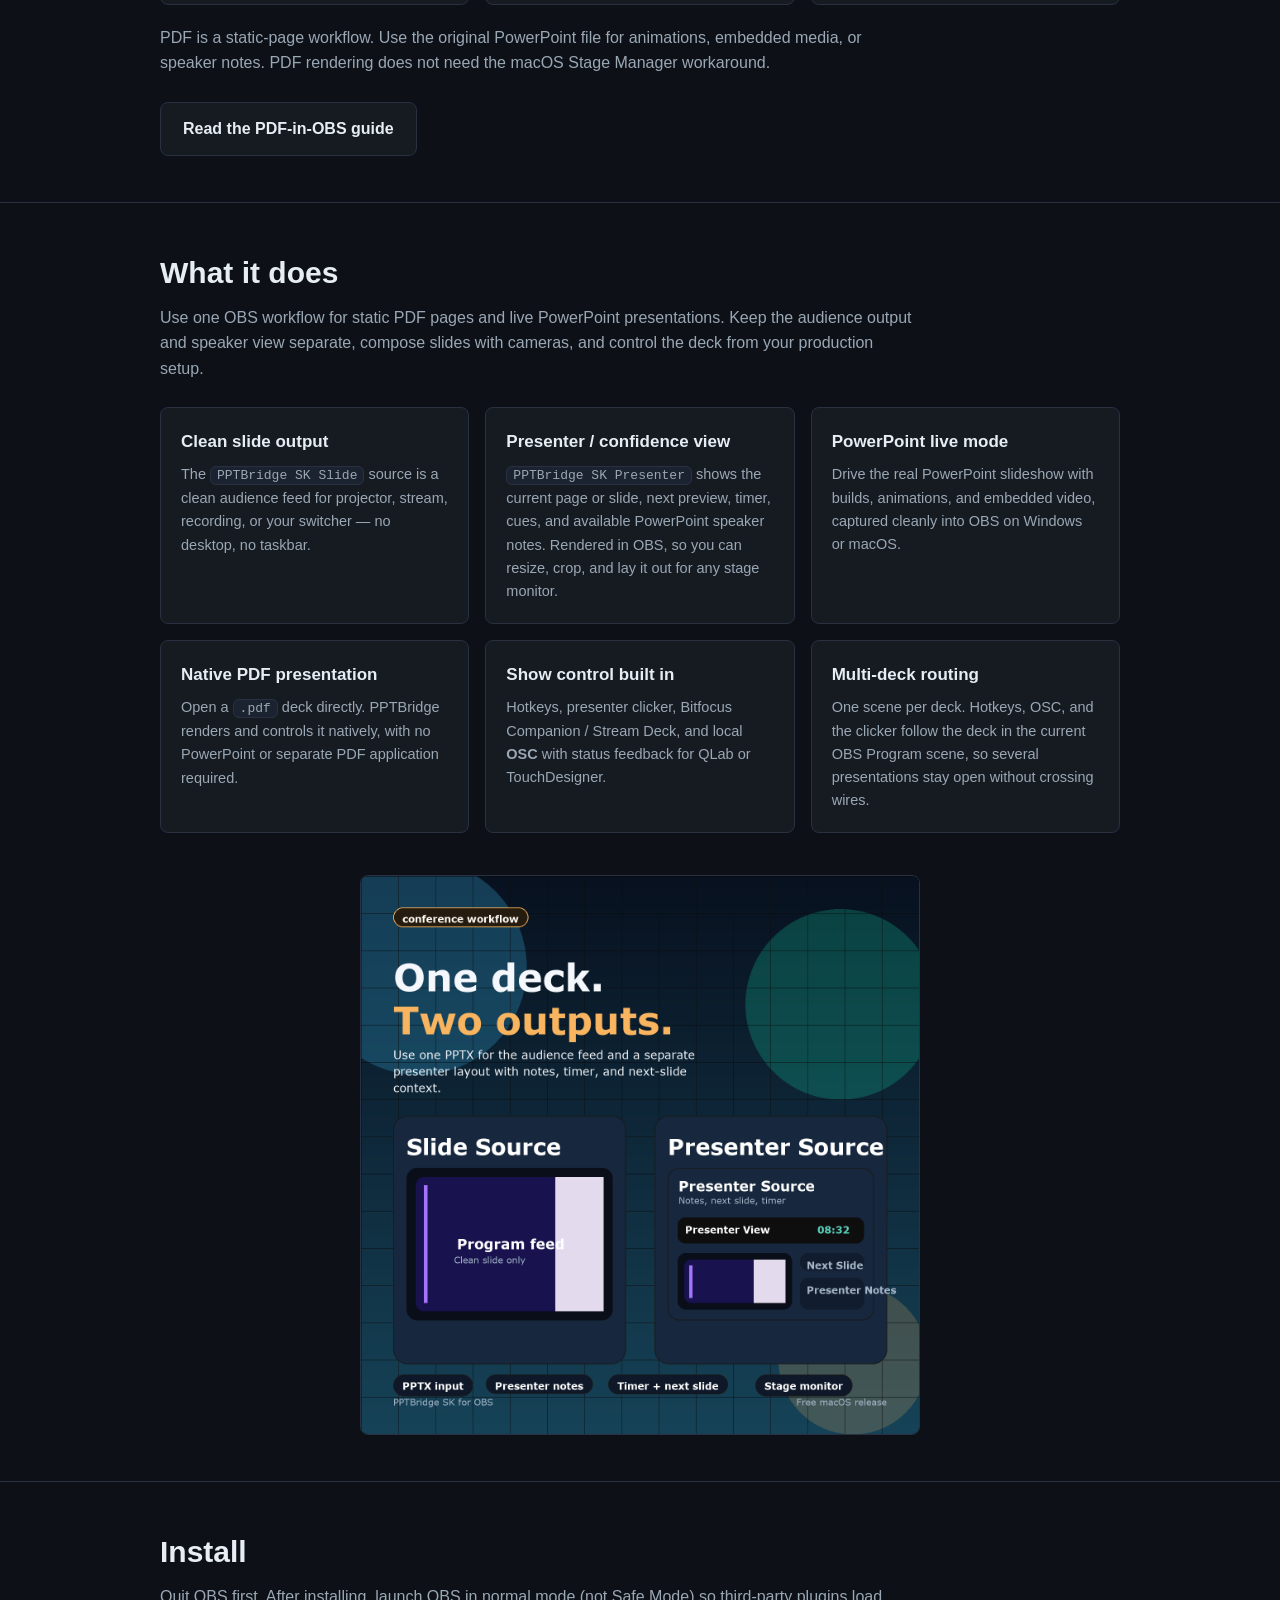
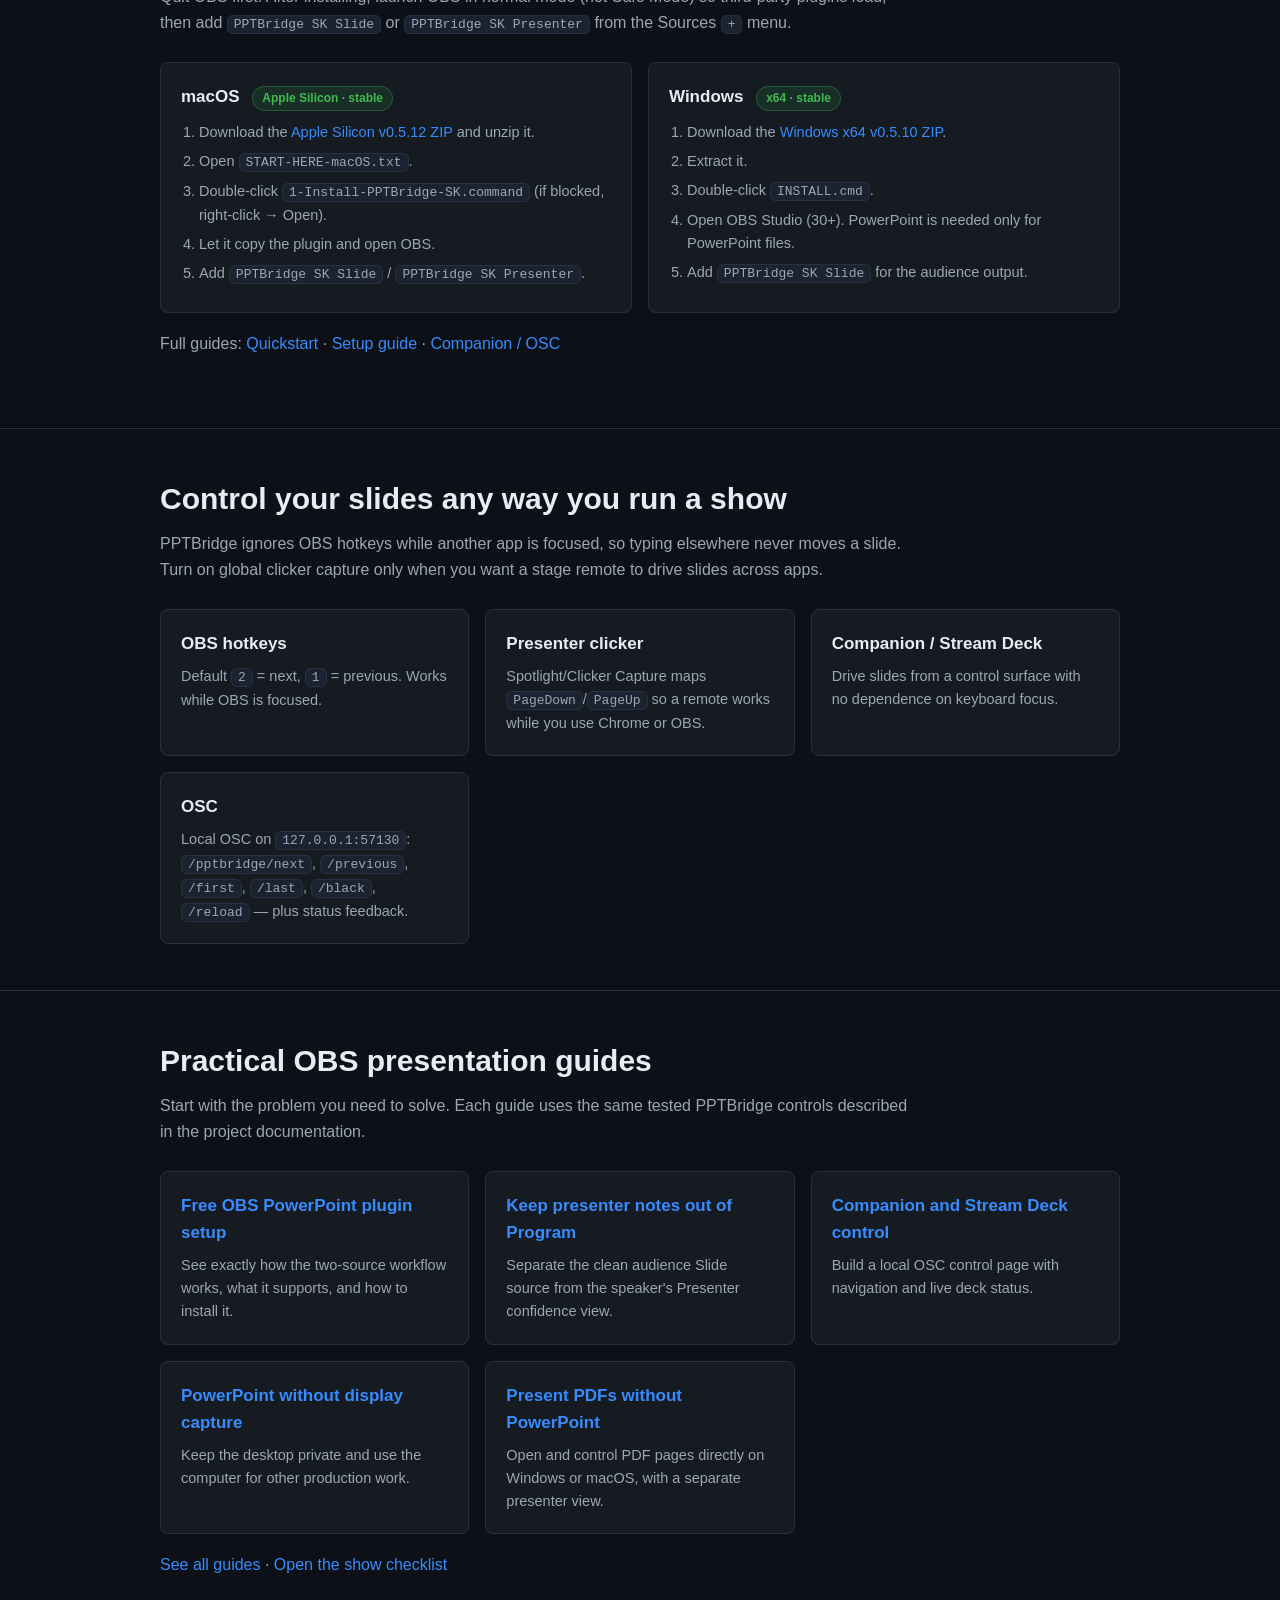
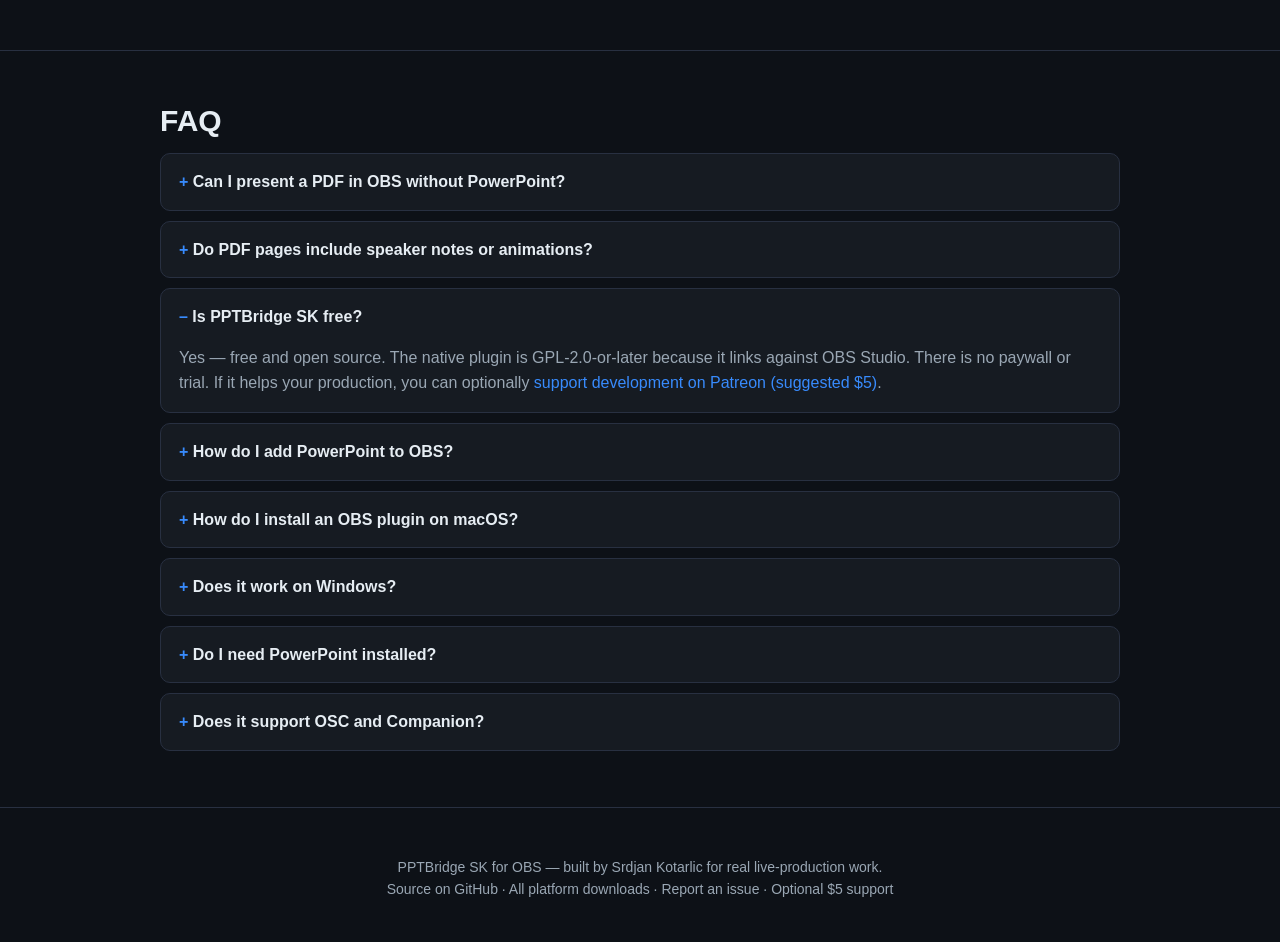
==== commit 21ec7357: "Make direct PDF presentation support visible across site and docs" ====
--- a/docs/index.html
+++ b/docs/index.html
@@ -7,9 +7,9 @@
 <!-- Google Search Console verification -->
 <meta name="google-site-verification" content="8XQrjWTrPu_H5qRAX91drrvps-Gkw1Ywux-kTV5GHx0" />
 
-<title>PPTBridge SK | Free OBS PowerPoint &amp; PDF Plugin</title>
-<meta name="description" content="Free OBS PowerPoint and PDF plugin with clean audience output, separate presenter notes, next slide, timer, cue list, clicker, Companion, and OSC control." />
-<meta name="keywords" content="OBS plugin, OBS Studio plugin, PowerPoint to OBS, PowerPoint in OBS, PDF to OBS, presenter view OBS, confidence monitor OBS, OBS slides, OSC, Companion, Stream Deck, livestream, webinar, conference, broadcast" />
+<title>PPTBridge SK | Free OBS PDF &amp; PowerPoint Plugin</title>
+<meta name="description" content="Present PDF slides directly in OBS on Windows and macOS, without PowerPoint or a PDF reader. Clean output, current/next page, timer and Companion control." />
+<meta name="keywords" content="OBS plugin, OBS Studio plugin, PowerPoint to OBS, PowerPoint in OBS, PDF to OBS, OBS PDF plugin, PDF presentation OBS, PDF viewer OBS, presenter view OBS, confidence monitor OBS, OBS slides, OSC, Companion, Stream Deck, livestream, webinar, conference, broadcast" />
 <meta name="author" content="Srdjan Kotarlic" />
 <link rel="canonical" href="https://srdjankotarlic.github.io/pptbridge-sk-obs/" />
 <link rel="icon" type="image/png" href="assets/favicon.png" />
@@ -17,8 +17,8 @@
 <!-- Open Graph -->
 <meta property="og:type" content="website" />
 <meta property="og:site_name" content="PPTBridge SK" />
-<meta property="og:title" content="PPTBridge SK | Free OBS PowerPoint &amp; PDF Plugin" />
-<meta property="og:description" content="Separate clean PowerPoint or PDF output for the audience from a presenter view with notes, next slide, timer, and cue list inside OBS." />
+<meta property="og:title" content="PPTBridge SK | Free OBS PDF &amp; PowerPoint Plugin" />
+<meta property="og:description" content="PDF pages directly in OBS — no PowerPoint or PDF reader needed. Clean audience output plus current/next page, timer and cues. Also supports live PowerPoint." />
 <meta property="og:url" content="https://srdjankotarlic.github.io/pptbridge-sk-obs/" />
 <meta property="og:image" content="https://srdjankotarlic.github.io/pptbridge-sk-obs/assets/og-image.png" />
 <meta property="og:image:width" content="1280" />
@@ -26,8 +26,8 @@
 
 <!-- Twitter -->
 <meta name="twitter:card" content="summary_large_image" />
-<meta name="twitter:title" content="PPTBridge SK | Free OBS PowerPoint &amp; PDF Plugin" />
-<meta name="twitter:description" content="Clean audience slides plus a separate presenter view for PowerPoint and PDF decks in OBS. Free and open source." />
+<meta name="twitter:title" content="PPTBridge SK | Free OBS PDF &amp; PowerPoint Plugin" />
+<meta name="twitter:description" content="Present PDFs directly in OBS: clean pages, current/next preview, timer and cues. No PowerPoint or PDF reader needed. Free for Windows and macOS." />
 <meta name="twitter:image" content="https://srdjankotarlic.github.io/pptbridge-sk-obs/assets/og-image.png" />
 
 <!-- JSON-LD: SoftwareApplication -->
@@ -38,7 +38,7 @@
   "name": "PPTBridge SK",
   "operatingSystem": "macOS, Windows",
   "applicationCategory": "MultimediaApplication",
-  "description": "Free, open-source OBS Studio plugin that adds PowerPoint and PDF slides to OBS as native sources, with a presenter/confidence view (current slide, next slide, timer, notes) and slide control over OBS hotkeys, a presenter clicker, Bitfocus Companion / Stream Deck, or local OSC.",
+  "description": "Free OBS Studio plugin for direct PDF presentations and live PowerPoint. PDFs need no PowerPoint or PDF reader on Windows and macOS. Clean audience output, separate current/next preview, timer, cues, and clicker or Companion / OSC control.",
   "url": "https://srdjankotarlic.github.io/pptbridge-sk-obs/",
   "downloadUrl": "https://github.com/srdjankotarlic/pptbridge-sk-obs/releases",
   "softwareVersion": "0.5.12",
@@ -54,7 +54,14 @@
     "@type": "Offer",
     "price": "0",
     "priceCurrency": "USD"
-  }
+  },
+  "featureList": [
+    "Direct PDF page rendering on Windows and macOS without PowerPoint",
+    "Clean native OBS audience source without PDF-reader window capture",
+    "Separate current/next page, timer and cue-list presenter view",
+    "PDF navigation and blackout through OBS, optional clicker capture or local OSC",
+    "Live PowerPoint animations, media and available speaker notes"
+  ]
 }
 </script>
 
@@ -66,38 +73,75 @@
   "mainEntity": [
     {
       "@type": "Question",
+      "name": "Can I present a PDF in OBS without PowerPoint?",
+      "acceptedAnswer": {
+        "@type": "Answer",
+        "text": "Yes. Install PPTBridge SK, add PPTBridge SK Slide, and select your PDF. Pages render directly on Windows and macOS without PowerPoint, a PDF reader, or display capture. Add Presenter with the same PDF for current/next page, timer, and cues."
+      }
+    },
+    {
+      "@type": "Question",
+      "name": "Do PDF pages include speaker notes or animations?",
+      "acceptedAnswer": {
+        "@type": "Answer",
+        "text": "PDF playback displays static pages. Current/next preview, timer, and cue guidance are available, but ordinary PDF exports do not carry PowerPoint speaker notes or reproduce animations and embedded media. Use the original PowerPoint file for those features."
+      }
+    },
+    {
+      "@type": "Question",
       "name": "Is PPTBridge SK free?",
-      "acceptedAnswer": { "@type": "Answer", "text": "Yes. PPTBridge SK is free and open source (the native plugin is GPL-2.0-or-later because it links against OBS Studio). There is no paywall or trial. Users who find it useful can optionally support development on Patreon." }
+      "acceptedAnswer": {
+        "@type": "Answer",
+        "text": "Yes. PPTBridge SK is free and open source (the native plugin is GPL-2.0-or-later because it links against OBS Studio). There is no paywall or trial. Users who find it useful can optionally support development on Patreon."
+      }
     },
     {
       "@type": "Question",
       "name": "How do I add PowerPoint to OBS?",
-      "acceptedAnswer": { "@type": "Answer", "text": "Install the PPTBridge SK plugin, then in OBS click + in Sources and add 'PPTBridge SK Slide'. Pick your .pptx file. For live PowerPoint mode, open the source properties and click START - Open PowerPoint / Start Live Mode. PDF decks render directly without PowerPoint." }
+      "acceptedAnswer": {
+        "@type": "Answer",
+        "text": "Install the PPTBridge SK plugin, then in OBS click + in Sources and add 'PPTBridge SK Slide'. Pick your .pptx file. For live PowerPoint mode, open the source properties and click START - Open PowerPoint / Start Live Mode. PDF decks render directly without PowerPoint."
+      }
     },
     {
       "@type": "Question",
       "name": "How do I install an OBS plugin on macOS?",
-      "acceptedAnswer": { "@type": "Answer", "text": "Download the macOS Apple Silicon ZIP, unzip it, and double-click 1-Install-PPTBridge-SK.command. If macOS blocks it, right-click and choose Open. Then launch OBS in normal mode (not Safe Mode) so third-party plugins load." }
+      "acceptedAnswer": {
+        "@type": "Answer",
+        "text": "Download the macOS Apple Silicon ZIP, unzip it, and double-click 1-Install-PPTBridge-SK.command. If macOS blocks it, right-click and choose Open. Then launch OBS in normal mode (not Safe Mode) so third-party plugins load."
+      }
     },
     {
       "@type": "Question",
       "name": "Does PPTBridge SK work on Windows?",
-      "acceptedAnswer": { "@type": "Answer", "text": "Yes. Windows 10/11 x64 is a stable v0.5.10 platform with a small ZIP and double-click INSTALL.cmd installer. OBS Studio 30+ is required; PowerPoint is needed only for PowerPoint files, not PDFs." }
+      "acceptedAnswer": {
+        "@type": "Answer",
+        "text": "Yes. Windows 10/11 x64 is a stable v0.5.10 platform with a small ZIP and double-click INSTALL.cmd installer. OBS Studio 30+ is required; PowerPoint is needed only for PowerPoint files, not PDFs."
+      }
     },
     {
       "@type": "Question",
       "name": "Do I need PowerPoint installed?",
-      "acceptedAnswer": { "@type": "Answer", "text": "Only for PowerPoint files and live PowerPoint features. PDF decks work without PowerPoint on Windows and macOS because PPTBridge renders and controls them directly." }
+      "acceptedAnswer": {
+        "@type": "Answer",
+        "text": "Only for PowerPoint files and live PowerPoint features. PDF decks work without PowerPoint on Windows and macOS because PPTBridge renders and controls them directly."
+      }
     },
     {
       "@type": "Question",
       "name": "How do I control slides?",
-      "acceptedAnswer": { "@type": "Answer", "text": "OBS hotkeys (2 = next, 1 = previous by default), the source property buttons, a presenter clicker via Spotlight/Clicker Capture, Bitfocus Companion / Stream Deck, or local OSC on 127.0.0.1:57130." }
+      "acceptedAnswer": {
+        "@type": "Answer",
+        "text": "OBS hotkeys (2 = next, 1 = previous by default), the source property buttons, a presenter clicker via Spotlight/Clicker Capture, Bitfocus Companion / Stream Deck, or local OSC on 127.0.0.1:57130."
+      }
     },
     {
       "@type": "Question",
       "name": "Does it support OSC?",
-      "acceptedAnswer": { "@type": "Answer", "text": "Yes. Enable Tools > PPTBridge SK: Toggle Local OSC Control. It listens on 127.0.0.1:57130 and accepts /pptbridge/next, /previous, /first, /last, /black, and /reload, plus OSC status feedback for Companion, QLab, or TouchDesigner." }
+      "acceptedAnswer": {
+        "@type": "Answer",
+        "text": "Yes. Enable Tools > PPTBridge SK: Toggle Local OSC Control. It listens on 127.0.0.1:57130 and accepts /pptbridge/next, /previous, /first, /last, /black, and /reload, plus OSC status feedback for Companion, QLab, or TouchDesigner."
+      }
     }
   ]
 }
@@ -144,7 +188,7 @@
   .shot img,.shot video{width:100%; height:auto; border:1px solid var(--line); border-radius:var(--radius); display:block; background:#000}
   .shot a{display:block}
   .demo-note{color:var(--muted); font-size:14px; margin:10px 0 0}
-  section{padding:46px 0; border-top:1px solid var(--line)}
+  section{padding:46px 0; border-top:1px solid var(--line); scroll-margin-top:60px}
   section h2{font-size:30px; margin:0 0 8px; letter-spacing:0}
   section p.lead{color:var(--muted); margin:0 0 26px; max-width:760px}
   .grid{display:grid; grid-template-columns:repeat(auto-fit,minmax(240px,1fr)); gap:16px}
@@ -193,6 +237,7 @@
     <span class="name">PPTBridge SK</span>
     <nav>
       <a href="#demo">Demo</a>
+      <a href="#pdf">PDF</a>
       <a href="#features">Features</a>
       <a href="#install">Install</a>
       <a href="#control">Control</a>
@@ -206,9 +251,10 @@
 <main>
 <section class="hero" style="border-top:none">
   <div class="wrap">
-    <h1>Free OBS PowerPoint plugin with clean slides and presenter view</h1>
-    <p class="sub">PPTBridge SK separates a clean PowerPoint or PDF output for the audience from a presenter/confidence view with the current slide, next slide, notes, timer, and cue list. It runs as two native sources inside OBS Studio.</p>
+    <h1>Free OBS PDF and PowerPoint plugin</h1>
+    <p class="sub">Present PDF pages directly in OBS on Windows and macOS — no PowerPoint or separate PDF reader needed. Give the audience clean pages and the speaker a separate current/next preview, timer, and cue list. For animated PowerPoint decks, use the built-in live workflow.</p>
     <div class="badges">
+      <span class="badge">PDFs without PowerPoint</span>
       <span class="badge">Free &amp; open source</span>
       <span class="badge">macOS Apple Silicon — stable</span>
       <span class="badge">Windows x64 — stable</span>
@@ -218,6 +264,7 @@
       <a class="btn primary" href="https://github.com/srdjankotarlic/pptbridge-sk-obs/releases/download/v0.5.10/pptbridge-obs-windows-x64-v0.5.10.zip">Download for Windows<small>Windows 10/11 x64 · stable</small></a>
       <a class="btn ghost" href="https://github.com/srdjankotarlic/pptbridge-sk-obs/releases/download/v0.5.12/pptbridge-obs-macos-apple-silicon.zip">Download for macOS<small>Apple Silicon · stable v0.5.12</small></a>
     </div>
+    <p class="support-note"><a href="guides/pdf-slides-presenter-view-obs.html"><strong>Presenting a PDF? Open the step-by-step PDF guide →</strong></a></p>
     <p class="support-note">Free download, no paywall. If PPTBridge helps your production, <a href="https://www.patreon.com/posts/coffee-158046733">support development on Patreon (suggested $5)</a>.</p>
     <div class="shot" id="demo">
       <video controls muted playsinline preload="metadata" poster="assets/demo-preview.png" aria-label="PPTBridge SK presenter view and clean slide output demo">
@@ -229,15 +276,29 @@
   </div>
 </section>
 
+<section id="pdf">
+  <div class="wrap">
+    <h2>PDF pages in OBS, without another app</h2>
+    <p class="lead">Conference slides, training material, agendas, diagrams, or a static backup deck: choose your PDF and present its pages as a native OBS source. No display capture, PDF-reader toolbar, or manual page-to-image export is needed.</p>
+    <div class="grid">
+      <div class="card"><h3>1. Open the PDF</h3><p>Add <code>PPTBridge SK Slide</code>, select your <code>.pdf</code>, and fit it to the audience scene. PDF pages render directly on Windows and macOS.</p></div>
+      <div class="card"><h3>2. See what comes next</h3><p>Add <code>PPTBridge SK Presenter</code> with the same PDF in a separate confidence-monitor scene for the current page, next page, timer, and cues.</p></div>
+      <div class="card"><h3>3. Control the pages</h3><p>Use Next/Previous, First/Last, and Black Screen. Add optional clicker capture or Companion / local OSC control when the show needs it.</p></div>
+    </div>
+    <p class="lead" style="margin-top:20px">PDF is a static-page workflow. Use the original PowerPoint file for animations, embedded media, or speaker notes. PDF rendering does not need the macOS Stage Manager workaround.</p>
+    <a class="btn ghost" href="guides/pdf-slides-presenter-view-obs.html">Read the PDF-in-OBS guide</a>
+  </div>
+</section>
+
 <section id="features">
   <div class="wrap">
     <h2>What it does</h2>
-    <p class="lead">PowerPoint is awkward in live production: full-screen takeover, fragile window captures, presenter notes on the wrong screen, and keyboard focus that moves slides by accident. PPTBridge SK keeps the audience feed and the speaker view separate inside OBS.</p>
+    <p class="lead">Use one OBS workflow for static PDF pages and live PowerPoint presentations. Keep the audience output and speaker view separate, compose slides with cameras, and control the deck from your production setup.</p>
     <div class="grid">
       <div class="card"><h3>Clean slide output</h3><p>The <code>PPTBridge SK Slide</code> source is a clean audience feed for projector, stream, recording, or your switcher — no desktop, no taskbar.</p></div>
-      <div class="card"><h3>Presenter / confidence view</h3><p><code>PPTBridge SK Presenter</code> shows the current slide, next slide, a timer, and speaker notes. Rendered in OBS, so you can resize, crop, and lay it out for any stage monitor.</p></div>
+      <div class="card"><h3>Presenter / confidence view</h3><p><code>PPTBridge SK Presenter</code> shows the current page or slide, next preview, timer, cues, and available PowerPoint speaker notes. Rendered in OBS, so you can resize, crop, and lay it out for any stage monitor.</p></div>
       <div class="card"><h3>PowerPoint live mode</h3><p>Drive the real PowerPoint slideshow with builds, animations, and embedded video, captured cleanly into OBS on Windows or macOS.</p></div>
-      <div class="card"><h3>PDF decks on Windows and macOS</h3><p>Open a <code>.pdf</code> deck directly. PPTBridge renders and controls it natively, with no PowerPoint or separate PDF application required.</p></div>
+      <div class="card"><h3>Native PDF presentation</h3><p>Open a <code>.pdf</code> deck directly. PPTBridge renders and controls it natively, with no PowerPoint or separate PDF application required.</p></div>
       <div class="card"><h3>Show control built in</h3><p>Hotkeys, presenter clicker, Bitfocus Companion / Stream Deck, and local <strong>OSC</strong> with status feedback for QLab or TouchDesigner.</p></div>
       <div class="card"><h3>Multi-deck routing</h3><p>One scene per deck. Hotkeys, OSC, and the clicker follow the deck in the current OBS Program scene, so several presentations stay open without crossing wires.</p></div>
     </div>
@@ -297,7 +358,7 @@
       <div class="card"><h3><a href="guides/powerpoint-presenter-notes-obs.html">Keep presenter notes out of Program</a></h3><p>Separate the clean audience Slide source from the speaker's Presenter confidence view.</p></div>
       <div class="card"><h3><a href="guides/companion-stream-deck-powerpoint-obs.html">Companion and Stream Deck control</a></h3><p>Build a local OSC control page with navigation and live deck status.</p></div>
       <div class="card"><h3><a href="guides/powerpoint-obs-without-display-capture.html">PowerPoint without display capture</a></h3><p>Keep the desktop private and use the computer for other production work.</p></div>
-      <div class="card"><h3><a href="guides/pdf-slides-presenter-view-obs.html">PDF slides with a presenter view</a></h3><p>Run direct PDF pages with current/next preview, timer, and cue guidance.</p></div>
+      <div class="card"><h3><a href="guides/pdf-slides-presenter-view-obs.html">Present PDFs without PowerPoint</a></h3><p>Open and control PDF pages directly on Windows or macOS, with a separate presenter view.</p></div>
     </div>
     <p class="lead" style="margin-top:18px"><a href="guides/">See all guides</a> · <a href="https://github.com/srdjankotarlic/pptbridge-sk-obs/blob/main/native-plugin/companion/PPTBridge-SK-Show-Checklist.md">Open the show checklist</a></p>
   </div>
@@ -306,6 +367,8 @@
 <section id="faq" class="faq">
   <div class="wrap">
     <h2>FAQ</h2>
+    <details><summary>Can I present a PDF in OBS without PowerPoint?</summary><p>Yes. Install PPTBridge SK, add PPTBridge SK Slide, and select your PDF. Pages render directly on Windows and macOS without PowerPoint, a PDF reader, or display capture. Add Presenter with the same PDF for current/next page, timer, and cues. <a href="guides/pdf-slides-presenter-view-obs.html">Follow the PDF guide</a>.</p></details>
+    <details><summary>Do PDF pages include speaker notes or animations?</summary><p>PDF playback displays static pages. Current/next preview, timer, and cue guidance are available, but ordinary PDF exports do not carry PowerPoint speaker notes or reproduce animations and embedded media. Use the original PowerPoint file for those features.</p></details>
     <details open><summary>Is PPTBridge SK free?</summary><p>Yes — free and open source. The native plugin is GPL-2.0-or-later because it links against OBS Studio. There is no paywall or trial. If it helps your production, you can optionally <a href="https://www.patreon.com/posts/coffee-158046733">support development on Patreon (suggested $5)</a>.</p></details>
     <details><summary>How do I add PowerPoint to OBS?</summary><p>Install the plugin, add a <code>PPTBridge SK Slide</code> source, and pick your <code>.pptx</code>. For live mode with animations and video, open the source properties and click <em>START - Open PowerPoint / Start Live Mode</em>. PDF decks render directly without PowerPoint.</p></details>
     <details><summary>How do I install an OBS plugin on macOS?</summary><p>Download the Apple Silicon ZIP, unzip, and double-click <code>1-Install-PPTBridge-SK.command</code>. If macOS blocks it, right-click → Open. Then launch OBS in normal mode so third-party plugins load.</p></details>
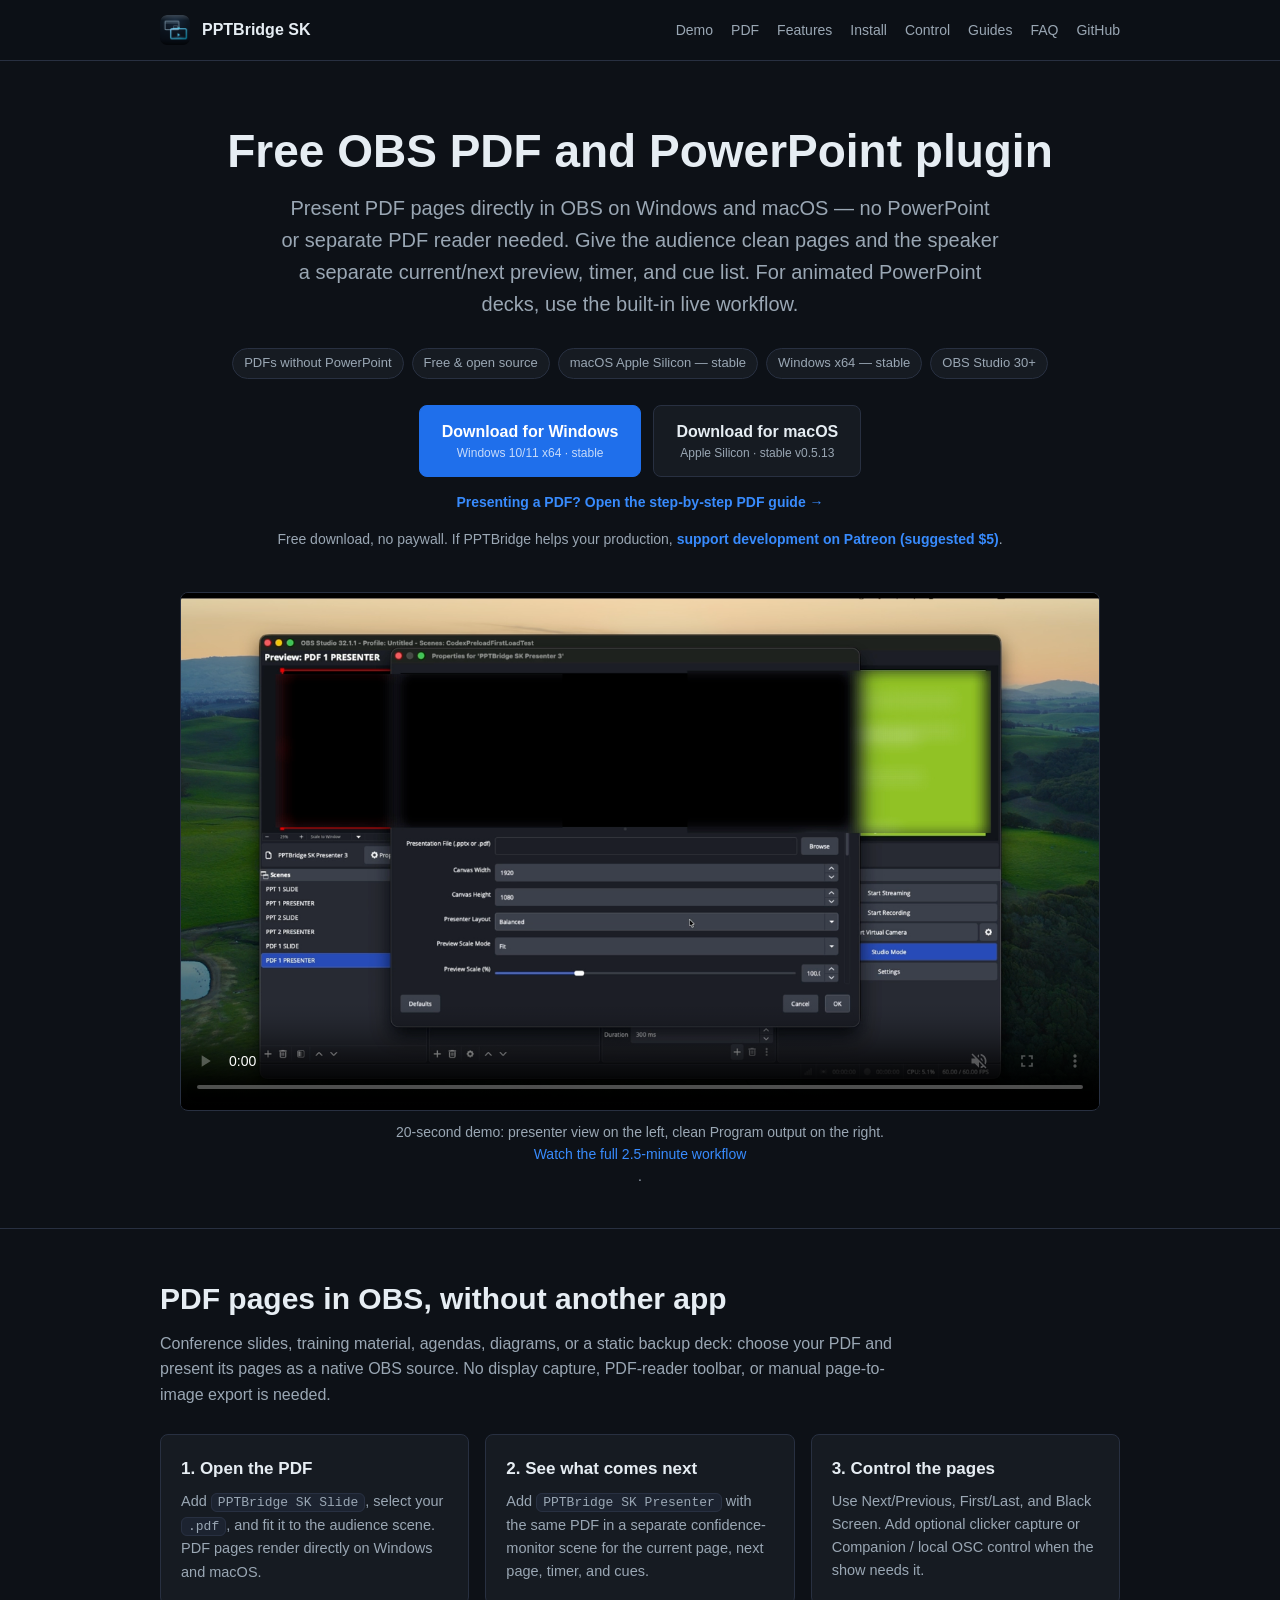
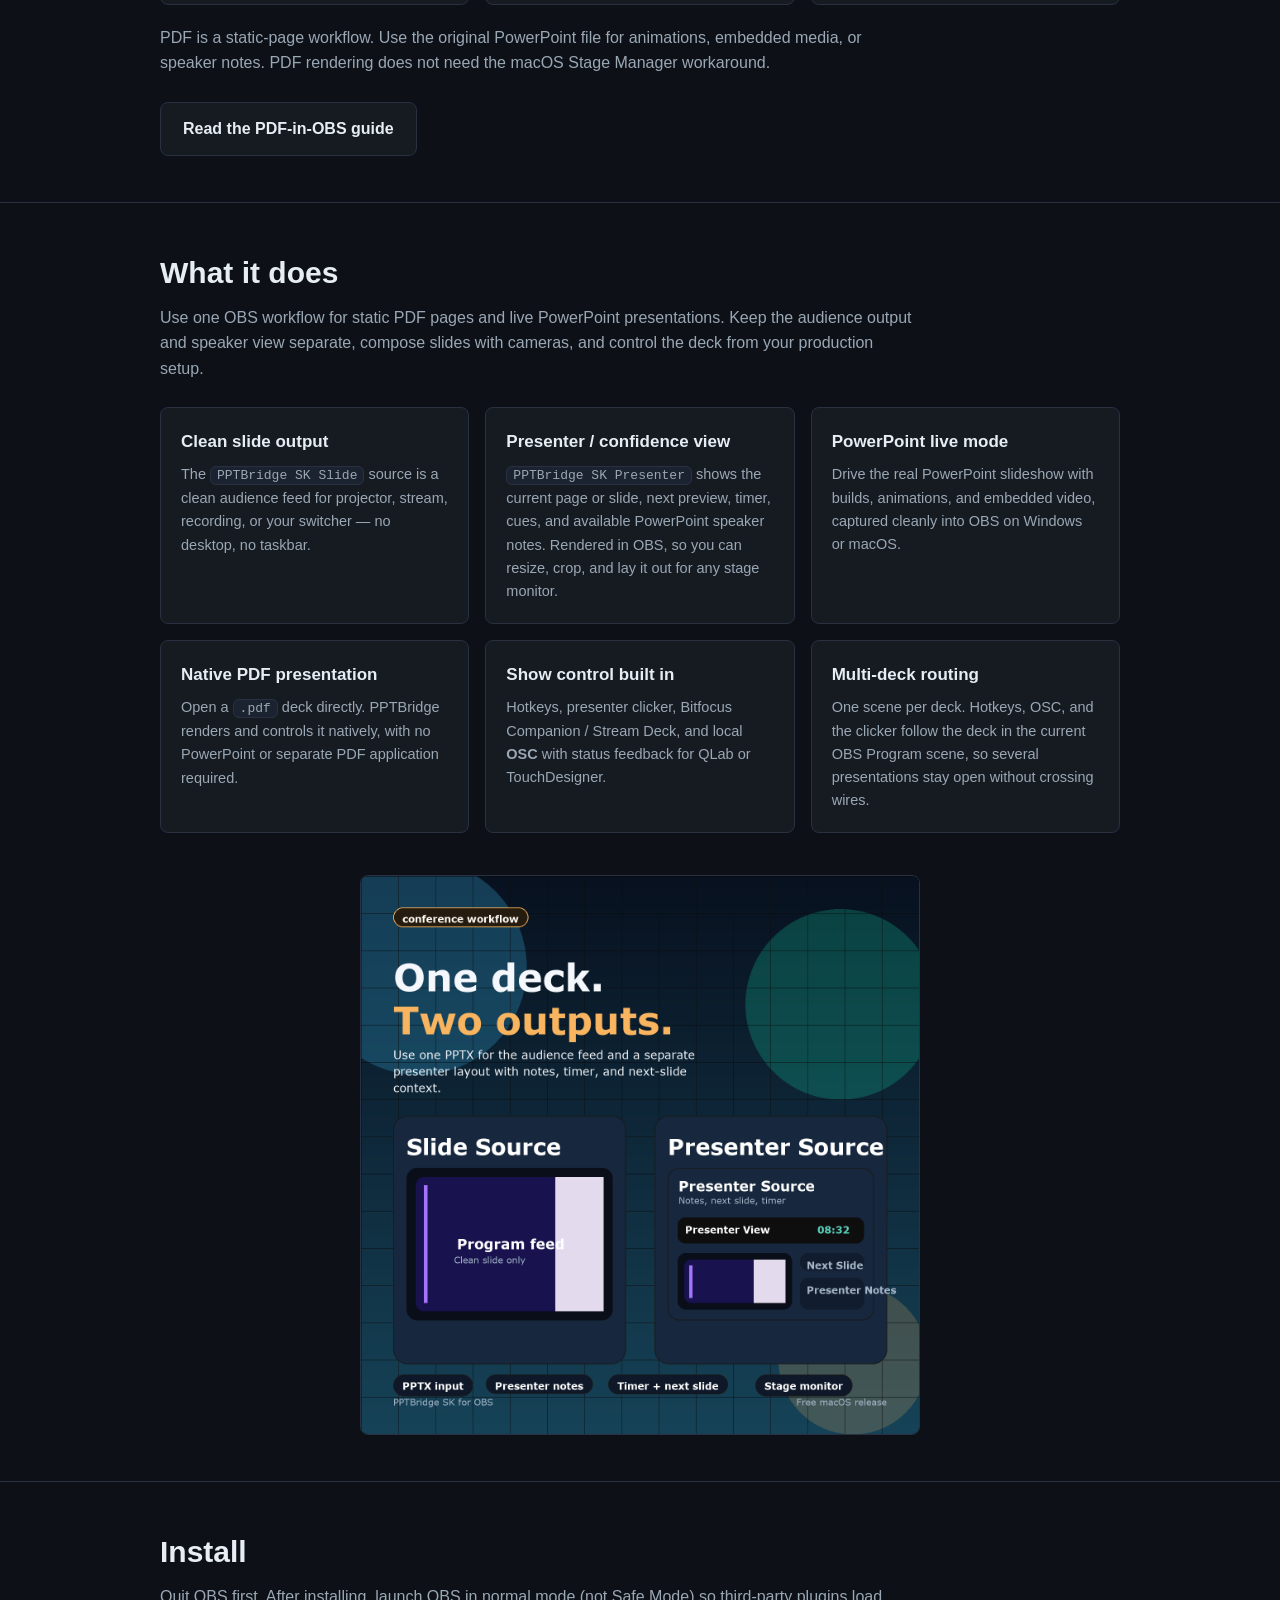
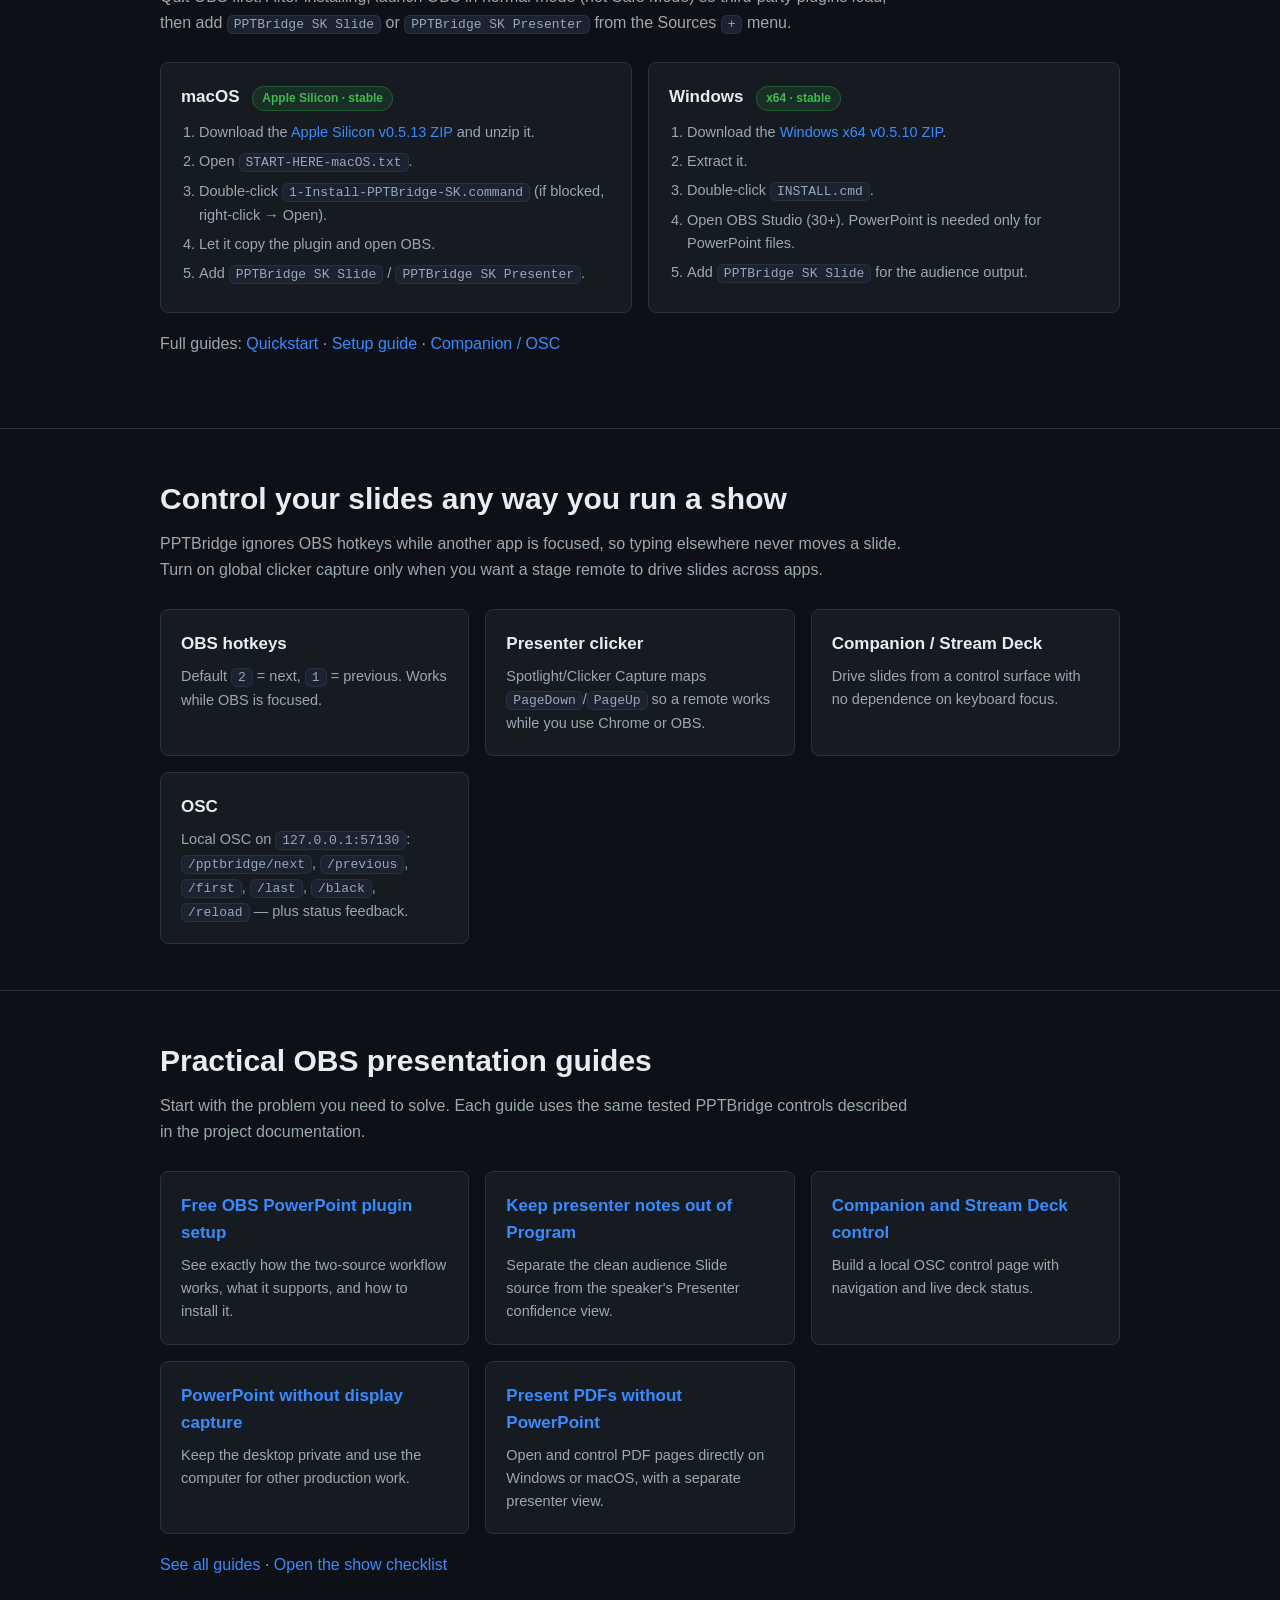
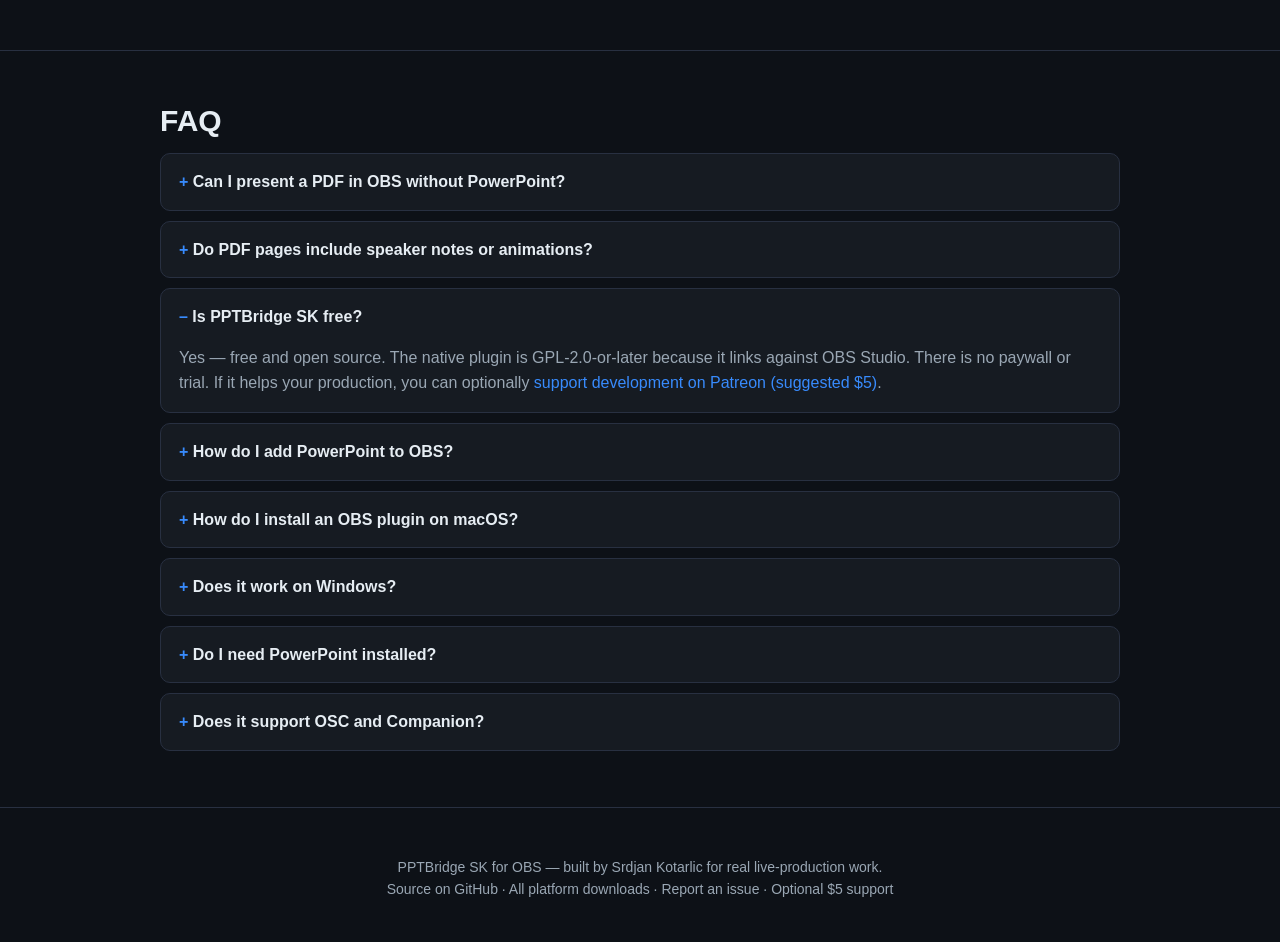
==== commit 966dc1c0: "Prepare v0.5.13 release with platform validation and installer checks" ====
--- a/docs/index.html
+++ b/docs/index.html
@@ -262,7 +262,7 @@
     </div>
     <div class="cta">
       <a class="btn primary" href="https://github.com/srdjankotarlic/pptbridge-sk-obs/releases/download/v0.5.10/pptbridge-obs-windows-x64-v0.5.10.zip">Download for Windows<small>Windows 10/11 x64 · stable</small></a>
-      <a class="btn ghost" href="https://github.com/srdjankotarlic/pptbridge-sk-obs/releases/download/v0.5.12/pptbridge-obs-macos-apple-silicon.zip">Download for macOS<small>Apple Silicon · stable v0.5.12</small></a>
+      <a class="btn ghost" href="https://github.com/srdjankotarlic/pptbridge-sk-obs/releases/download/v0.5.13/pptbridge-obs-macos-apple-silicon.zip">Download for macOS<small>Apple Silicon · stable v0.5.13</small></a>
     </div>
     <p class="support-note"><a href="guides/pdf-slides-presenter-view-obs.html"><strong>Presenting a PDF? Open the step-by-step PDF guide →</strong></a></p>
     <p class="support-note">Free download, no paywall. If PPTBridge helps your production, <a href="https://www.patreon.com/posts/coffee-158046733">support development on Patreon (suggested $5)</a>.</p>
@@ -314,7 +314,7 @@
       <div class="card">
         <h3>macOS <span class="pill stable">Apple Silicon · stable</span></h3>
         <ol>
-          <li>Download the <a href="https://github.com/srdjankotarlic/pptbridge-sk-obs/releases/download/v0.5.12/pptbridge-obs-macos-apple-silicon.zip">Apple Silicon v0.5.12 ZIP</a> and unzip it.</li>
+          <li>Download the <a href="https://github.com/srdjankotarlic/pptbridge-sk-obs/releases/download/v0.5.13/pptbridge-obs-macos-apple-silicon.zip">Apple Silicon v0.5.13 ZIP</a> and unzip it.</li>
           <li>Open <code>START-HERE-macOS.txt</code>.</li>
           <li>Double-click <code>1-Install-PPTBridge-SK.command</code> (if blocked, right-click → Open).</li>
           <li>Let it copy the plugin and open OBS.</li>
